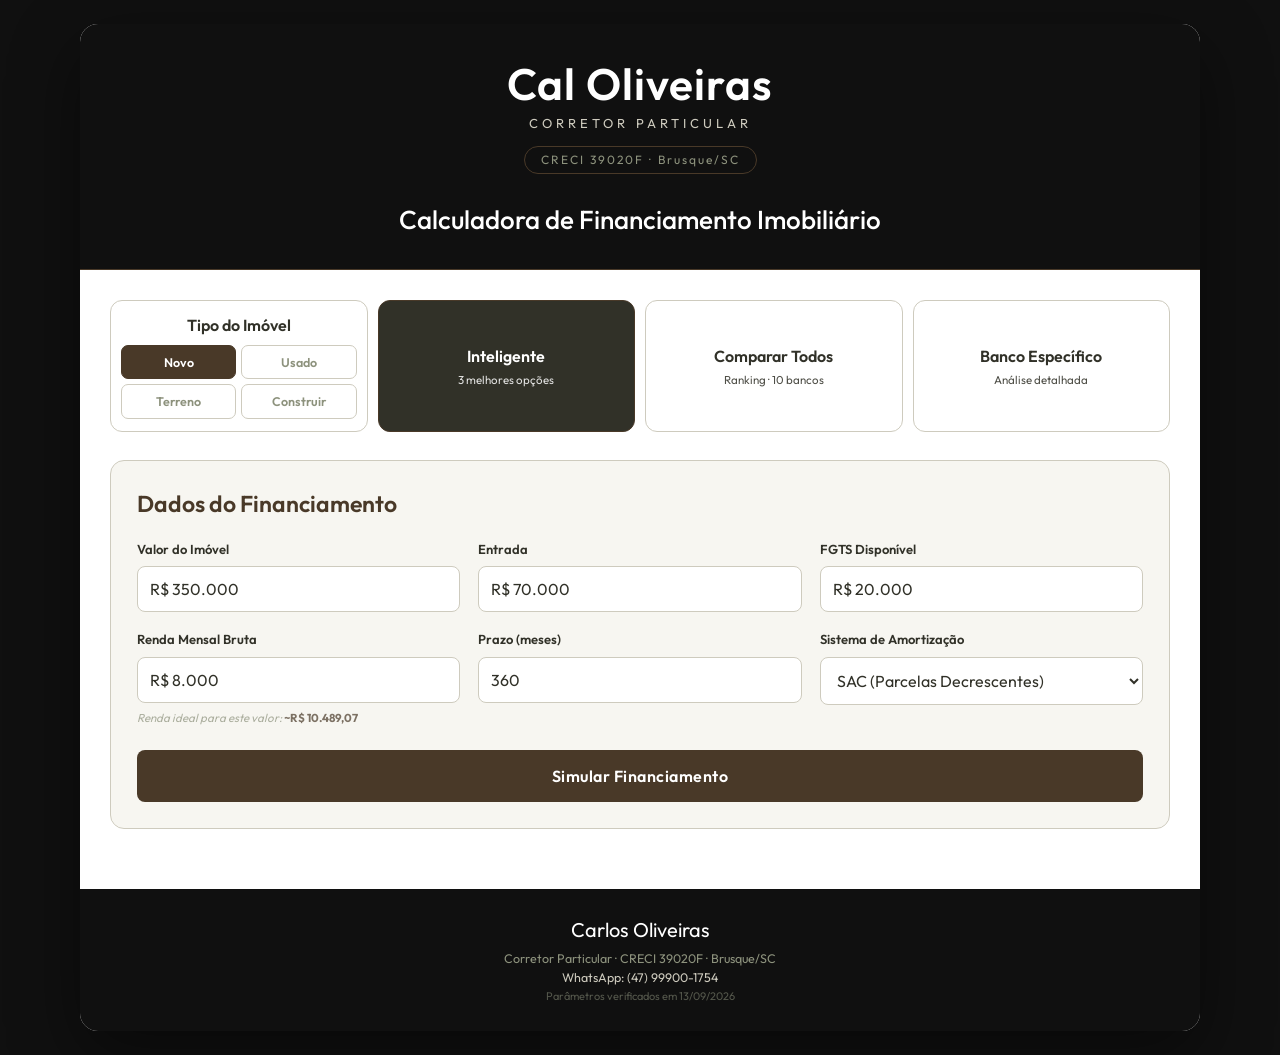
==== index.html @ 6c4624fb "chore: atualiza parametros dos bancos 2026-09-13 Caixa: taxa 11,19% -> 10,26% a.a. + TR (Exame 09/09" ====
<!DOCTYPE html>
<html lang="pt-BR">
<head>
    <meta charset="UTF-8">
    <meta name="viewport" content="width=device-width, initial-scale=1.0">
    <title>Calculadora de Financiamento · Cal Oliveiras</title>
    <link rel="preconnect" href="https://fonts.googleapis.com">
    <link rel="preconnect" href="https://fonts.gstatic.com" crossorigin>
    <link href="https://fonts.googleapis.com/css2?family=Outfit:wght@300;400;500;600;700;800&display=swap" rel="stylesheet">
    <style>
        :root {
            --preto: #101010;
            --terra-escuro: #313128;
            --terra-medio: #493928;
            --cinza: #8D927D;
            --cinza-claro: #CECBBE;
            --branco: #FFFFFF;
            --aprovado: #4b6043;
            --aprovado-vivo: #1FA653;
            --aprovado-escuro: #136B36;
            --reprovado: #E03131;
        }

        * { margin: 0; padding: 0; box-sizing: border-box; }

        body {
            font-family: 'Outfit', sans-serif;
            background: var(--preto);
            color: var(--terra-escuro);
            min-height: 100vh;
            padding: 24px 16px;
            line-height: 1.5;
        }

        .container {
            max-width: 1120px;
            margin: 0 auto;
            background: var(--branco);
            border-radius: 18px;
            box-shadow: 0 24px 70px rgba(0,0,0,0.45);
            overflow: hidden;
        }

        /* ---------- HEADER / LOGO ---------- */
        .header {
            background: var(--preto);
            color: var(--branco);
            padding: 38px 30px 30px;
            text-align: center;
            border-bottom: 1px solid var(--terra-medio);
        }

        .logo-name {
            font-family: 'Outfit', sans-serif;
            font-size: 44px;
            font-weight: 600;
            letter-spacing: 1px;
            line-height: 1;
        }

        .logo-sub {
            font-size: 13px;
            letter-spacing: 4px;
            text-transform: uppercase;
            color: var(--cinza-claro);
            margin-top: 8px;
        }

        .logo-creci {
            display: inline-block;
            margin-top: 12px;
            font-size: 12px;
            letter-spacing: 2px;
            color: var(--cinza);
            border: 1px solid var(--terra-medio);
            border-radius: 20px;
            padding: 4px 16px;
        }

        .header h1 {
            font-family: 'Outfit', sans-serif;
            font-weight: 500;
            font-size: 26px;
            margin-top: 26px;
            color: var(--branco);
        }

        .header .subtitle {
            font-size: 13px;
            color: var(--cinza);
            margin-top: 6px;
        }

        .content { padding: 30px; }

        /* ---------- MODE SELECTOR ---------- */
        .mode-selector {
            display: grid;
            grid-template-columns: repeat(4, 1fr);
            gap: 10px;
            margin-bottom: 28px;
            align-items: stretch;
        }

        .mode-btn {
            padding: 12px 10px;
            border: 1.5px solid var(--cinza-claro);
            border-radius: 12px;
            background: var(--branco);
            cursor: pointer;
            transition: all 0.25s ease;
            text-align: center;
            display: flex;
            flex-direction: column;
            justify-content: center;
        }

        .mode-btn:hover {
            border-color: var(--cinza);
            transform: translateY(-2px);
        }

        .mode-btn.active {
            border-color: var(--terra-medio);
            background: var(--terra-escuro);
            color: var(--branco);
        }

        .mode-btn h3 {
            font-family: 'Outfit', sans-serif;
            font-size: 16px;
            font-weight: 600;
            margin-bottom: 3px;
        }

        .mode-btn p { font-size: 11.5px; opacity: 0.85; }

        /* Caixa de Tipo do Imóvel (4ª caixa, na mesma linha do seletor de modo) */
        .tipo-box {
            border: 1.5px solid var(--cinza-claro);
            border-radius: 12px;
            background: var(--branco);
            padding: 12px 10px;
            text-align: center;
            display: flex;
            flex-direction: column;
            justify-content: center;
        }

        .tipo-box-title {
            font-size: 16px;
            font-weight: 600;
            color: var(--terra-escuro);
            margin-bottom: 8px;
        }

        /* ---------- FORM ---------- */
        .form-section {
            background: #f7f6f1;
            padding: 26px;
            border-radius: 14px;
            margin-bottom: 20px;
            border: 1px solid var(--cinza-claro);
        }

        .form-section h3 {
            font-family: 'Outfit', sans-serif;
            color: var(--terra-medio);
            margin-bottom: 18px;
            font-size: 23px;
            font-weight: 600;
        }

        /* Toggle Novo/Usado */
        .tipo-toggle {
            display: grid;
            grid-template-columns: 1fr 1fr;
            gap: 5px;
        }

        .tipo-option {
            padding: 7px 6px;
            text-align: center;
            cursor: pointer;
            background: var(--branco);
            border: 1.5px solid var(--cinza-claro);
            border-radius: 7px;
            transition: all 0.2s ease;
            font-weight: 600;
            font-size: 12.5px;
            color: var(--cinza);
        }

        .tipo-option.active {
            background: var(--terra-medio);
            color: var(--branco);
            border-color: var(--terra-medio);
        }

        .form-grid {
            display: grid;
            grid-template-columns: repeat(auto-fit, minmax(240px, 1fr));
            gap: 18px;
        }

        .form-group { display: flex; flex-direction: column; }

        .form-group label {
            font-size: 13px;
            font-weight: 600;
            color: var(--terra-escuro);
            margin-bottom: 7px;
        }

        .form-group input,
        .form-group select {
            padding: 12px;
            border: 1.5px solid var(--cinza-claro);
            border-radius: 8px;
            font-size: 16px;
            font-family: 'Outfit', sans-serif;
            color: var(--terra-escuro);
            background: var(--branco);
            transition: border-color 0.2s ease;
        }

        .form-group input:focus,
        .form-group select:focus {
            outline: none;
            border-color: var(--terra-medio);
        }

        .renda-hint {
            display: block;
            margin-top: 6px;
            font-size: 11.5px;
            font-style: italic;
            color: var(--cinza);
            opacity: 0.7;
            min-height: 15px;
            transition: opacity 0.2s ease;
        }
        .renda-hint strong { color: var(--terra-medio); opacity: 1; font-style: normal; }

        .section-label {
            font-family: 'Outfit', sans-serif;
            font-size: 19px;
            font-weight: 600;
            color: var(--terra-medio);
            margin: 26px 0 14px;
            padding-top: 20px;
            border-top: 1px solid var(--cinza-claro);
        }

        .btn {
            background: var(--terra-medio);
            color: var(--branco);
            border: none;
            padding: 16px 32px;
            border-radius: 8px;
            font-size: 16px;
            font-weight: 600;
            font-family: 'Outfit', sans-serif;
            cursor: pointer;
            transition: all 0.25s ease;
            width: 100%;
            margin-top: 24px;
            letter-spacing: 0.5px;
        }

        .btn:hover { background: var(--terra-escuro); transform: translateY(-2px); }
        .btn:active { transform: translateY(0); }

        .results { margin-top: 30px; }

        /* ---------- MCMV BANNER ---------- */
        .mcmv-banner {
            background: linear-gradient(135deg, var(--terra-escuro) 0%, var(--terra-medio) 100%);
            color: var(--branco);
            border-radius: 14px;
            padding: 24px;
            margin-bottom: 24px;
        }

        .mcmv-banner h4 {
            font-family: 'Outfit', sans-serif;
            font-size: 24px;
            font-weight: 600;
            margin-bottom: 10px;
        }

        .mcmv-banner .faixa-tag {
            display: inline-block;
            background: var(--branco);
            color: var(--terra-medio);
            font-weight: 700;
            padding: 4px 14px;
            border-radius: 20px;
            font-size: 14px;
            margin-bottom: 10px;
        }

        .mcmv-banner p { font-size: 14px; line-height: 1.6; color: var(--cinza-claro); }
        .mcmv-banner strong { color: var(--branco); }

        .mcmv-banner.destaque-f4 {
            border: 2px solid var(--cinza-claro);
        }

        .mcmv-banner.indisponivel {
            background: #f7f6f1;
            color: var(--terra-escuro);
            border: 1px solid var(--cinza-claro);
        }
        .mcmv-banner.indisponivel h4 { color: var(--terra-medio); }
        .mcmv-banner.indisponivel p { color: var(--cinza); }
        .mcmv-banner.indisponivel strong { color: var(--terra-escuro); }

        /* ---------- DISCLAIMER ---------- */
        .info-disclaimer {
            background: #f7f6f1;
            border-left: 4px solid var(--cinza);
            padding: 20px;
            border-radius: 10px;
            margin-bottom: 24px;
        }

        .info-disclaimer h4 {
            font-family: 'Outfit', sans-serif;
            color: var(--terra-medio);
            margin-bottom: 10px;
            font-size: 19px;
            font-weight: 600;
        }

        .info-disclaimer p { color: var(--terra-escuro); line-height: 1.6; margin-bottom: 10px; font-size: 13.5px; }
        .info-disclaimer ul { list-style: none; margin-top: 8px; }
        .info-disclaimer li { color: var(--terra-escuro); padding: 5px 0 5px 22px; position: relative; font-size: 13.5px; }
        .info-disclaimer li:before { content: "•"; position: absolute; left: 6px; color: var(--terra-medio); font-weight: bold; }
        .info-disclaimer strong { color: var(--terra-medio); }

        /* ---------- BANK CARDS ---------- */
        h2.results-title {
            font-family: 'Outfit', sans-serif;
            font-size: 28px;
            font-weight: 600;
            color: var(--terra-escuro);
            margin-bottom: 20px;
        }

        .bank-card {
            background: var(--branco);
            border: 1.5px solid var(--cinza-claro);
            border-radius: 14px;
            padding: 24px;
            margin-bottom: 20px;
            transition: all 0.25s ease;
        }

        .bank-card.approved { border-color: var(--aprovado-vivo); border-width: 2px; background: linear-gradient(to right, #f2fbf6 0%, #ffffff 55%); }
        .bank-card.rejected { border-color: var(--reprovado); background: linear-gradient(to right, #fff5f5 0%, #ffffff 55%); }

        .bank-header {
            display: flex;
            justify-content: space-between;
            align-items: center;
            margin-bottom: 18px;
            padding-bottom: 14px;
            border-bottom: 1px solid var(--cinza-claro);
        }

        .bank-name {
            font-family: 'Outfit', sans-serif;
            font-size: 25px;
            font-weight: 600;
            color: var(--terra-escuro);
        }

        .status-badge { padding: 8px 18px; border-radius: 20px; font-size: 13px; font-weight: 700; letter-spacing: 0.5px; }
        .status-badge.approved {
            background: var(--aprovado-vivo);
            color: var(--branco);
            animation: pulseAprovado 1.8s ease-in-out infinite;
        }
        .status-badge.rejected { background: var(--reprovado); color: var(--branco); }
        @keyframes pulseAprovado {
            0%, 100% { box-shadow: 0 0 0 0 rgba(31, 166, 83, 0.55); }
            50% { box-shadow: 0 0 0 8px rgba(31, 166, 83, 0); }
        }

        .bank-details {
            display: grid;
            grid-template-columns: repeat(auto-fit, minmax(180px, 1fr));
            gap: 12px;
            margin-bottom: 18px;
        }

        .detail-item { background: #f7f6f1; padding: 12px; border-radius: 8px; }
        .detail-label { font-size: 11.5px; color: var(--cinza); margin-bottom: 4px; }
        .detail-value { font-size: 16px; font-weight: 600; color: var(--terra-escuro); }
        .detail-value.destaque { color: var(--terra-medio); }
        .detail-value.verde { color: var(--aprovado); }

        .approval-notice {
            background: #eefaf3;
            border: 1px solid #b9e6c9;
            border-radius: 8px;
            padding: 14px;
            margin-top: 14px;
        }
        .approval-notice h5 { color: var(--aprovado-escuro); margin-bottom: 6px; font-size: 14px; }
        .approval-notice p { color: var(--terra-escuro); font-size: 12.5px; line-height: 1.5; }

        .bank-info-box { background: #f7f6f1; border-radius: 8px; padding: 14px; margin-top: 14px; }
        .bank-info-box h4 { color: var(--terra-medio); margin-bottom: 8px; font-size: 13px; letter-spacing: 0.5px; }
        .bank-info-box ul { list-style: none; font-size: 12.5px; color: var(--terra-escuro); }
        .bank-info-box li { padding: 3px 0 3px 14px; position: relative; }
        .bank-info-box li:before { content: "•"; position: absolute; left: 0; color: var(--cinza); }

        .warning-box { background: #f7f6f1; border-left: 4px solid var(--terra-medio); padding: 14px; border-radius: 8px; margin-top: 14px; font-size: 13px; }
        .warning-box strong { color: var(--terra-medio); }

        .rejection-details { background: #faf6f6; border-left: 4px solid var(--reprovado); padding: 18px; border-radius: 8px; margin-top: 18px; }
        .rejection-details h4 { color: var(--reprovado); margin-bottom: 12px; font-size: 15px; }
        .rejection-details ul { list-style: none; }
        .rejection-details li { padding: 6px 0 6px 22px; position: relative; color: var(--terra-escuro); font-size: 13.5px; }
        .rejection-details li:before { content: "✗"; position: absolute; left: 0; color: var(--reprovado); font-weight: bold; }

        .suggestions { background: #f5f7f3; border-left: 4px solid var(--aprovado); padding: 18px; border-radius: 8px; margin-top: 14px; }
        .suggestions h4 { color: var(--aprovado); margin-bottom: 12px; font-size: 15px; }
        .suggestions ul { list-style: none; }
        .suggestions li { padding: 6px 0 6px 22px; position: relative; color: var(--terra-escuro); font-size: 13.5px; }
        .suggestions li:before { content: "→"; position: absolute; left: 0; color: var(--aprovado); font-weight: bold; }

        .alternatives { background: #f7f6f1; border-left: 4px solid var(--cinza); padding: 18px; border-radius: 8px; margin-top: 14px; }
        .alternatives h4 { color: var(--terra-medio); margin-bottom: 12px; font-size: 15px; }
        .alternatives ul { list-style: none; }
        .alternatives li { padding: 6px 0 6px 22px; position: relative; color: var(--terra-escuro); font-size: 13.5px; }
        .alternatives li:before { content: "•"; position: absolute; left: 6px; color: var(--terra-medio); }

        /* ---------- DICAS DE MELHORIA (pós-aprovação) ---------- */
        .dicas-box {
            background: linear-gradient(135deg, #eefaf3 0%, #f7fcf9 100%);
            border: 1.5px solid var(--aprovado-vivo);
            border-radius: 14px;
            padding: 22px;
            margin: 6px 0 20px;
        }
        .dicas-box h4 {
            color: var(--aprovado-escuro);
            font-size: 19px;
            font-weight: 700;
            margin-bottom: 4px;
        }
        .dicas-sub { color: var(--terra-escuro); font-size: 13.5px; margin-bottom: 12px; }
        .dicas-box ul { list-style: none; }
        .dicas-box li {
            padding: 7px 0 7px 24px;
            position: relative;
            color: var(--terra-escuro);
            font-size: 13.5px;
            line-height: 1.55;
        }
        .dicas-box li:before { content: "↑"; position: absolute; left: 2px; color: var(--aprovado-vivo); font-weight: 700; }
        .dicas-box li strong { color: var(--aprovado-escuro); }
        .dicas-cal {
            margin-top: 12px;
            font-size: 13px;
            font-weight: 600;
            color: var(--terra-medio);
        }

        /* ---------- WHATSAPP BUTTON ---------- */
        .btn-whatsapp {
            display: flex;
            align-items: center;
            justify-content: center;
            gap: 10px;
            background: #25D366;
            color: #fff;
            border: none;
            padding: 14px 20px;
            border-radius: 8px;
            font-size: 15px;
            font-weight: 600;
            font-family: 'Outfit', sans-serif;
            cursor: pointer;
            width: 100%;
            margin-top: 16px;
            transition: all 0.2s ease;
        }
        .btn-whatsapp:hover { background: #1da851; transform: translateY(-2px); }
        .btn-whatsapp svg { width: 20px; height: 20px; fill: #fff; }

        /* ---------- MODAL DE LIBERAÇÃO (LEAD) ---------- */
        .modal-overlay {
            display: none;
            position: fixed;
            inset: 0;
            background: rgba(16, 16, 16, 0.78);
            z-index: 1000;
            align-items: center;
            justify-content: center;
            padding: 20px;
        }
        .modal-overlay.active { display: flex; }

        .modal-box {
            background: var(--branco);
            border-radius: 16px;
            padding: 34px 30px;
            max-width: 440px;
            width: 100%;
            box-shadow: 0 30px 80px rgba(0,0,0,0.5);
            animation: modalIn 0.25s ease;
        }
        @keyframes modalIn { from { opacity: 0; transform: translateY(14px); } to { opacity: 1; transform: translateY(0); } }

        .modal-tag {
            display: inline-block;
            background: var(--cinza-claro);
            color: var(--terra-medio);
            font-size: 12px;
            font-weight: 600;
            letter-spacing: 1px;
            text-transform: uppercase;
            padding: 4px 14px;
            border-radius: 20px;
            margin-bottom: 14px;
        }
        .modal-box h3 {
            font-family: 'Outfit', sans-serif;
            font-size: 28px;
            font-weight: 600;
            color: var(--terra-escuro);
            margin-bottom: 10px;
        }
        .modal-box > p {
            font-size: 14px;
            color: var(--terra-escuro);
            line-height: 1.6;
            margin-bottom: 22px;
        }
        .modal-box strong { color: var(--terra-medio); }
        .modal-error {
            color: var(--reprovado);
            font-size: 13px;
            font-weight: 600;
            margin-top: 12px;
            min-height: 0;
        }
        .modal-cancel {
            background: none;
            border: none;
            color: var(--cinza);
            font-family: 'Outfit', sans-serif;
            font-size: 13.5px;
            cursor: pointer;
            width: 100%;
            margin-top: 12px;
            text-decoration: underline;
        }
        .modal-cancel:hover { color: var(--terra-medio); }
        .modal-privacy {
            font-size: 11.5px;
            color: var(--cinza);
            text-align: center;
            margin-top: 16px;
            line-height: 1.4;
        }

        .footer {
            text-align: center;
            padding: 26px;
            background: var(--preto);
            color: var(--cinza);
            font-size: 12.5px;
        }
        .footer .nome {
            font-family: 'Outfit', sans-serif;
            font-size: 20px;
            color: var(--branco);
            display: block;
            margin-bottom: 4px;
        }
        .footer a { color: var(--cinza-claro); text-decoration: none; }

        /* ---------- IMPRESSÃO / PDF ---------- */
        .acoes-topo { margin-bottom: 18px; }
        .btn-imprimir {
            background: var(--terra-escuro);
            color: var(--branco);
            border: none;
            padding: 13px 22px;
            border-radius: 8px;
            font-size: 15px;
            font-weight: 600;
            font-family: 'Outfit', sans-serif;
            cursor: pointer;
            width: 100%;
            transition: all 0.2s ease;
        }
        .btn-imprimir:hover { background: var(--preto); transform: translateY(-1px); }

        .resumo-sim {
            background: #f7f6f1;
            border: 1px solid var(--cinza-claro);
            border-radius: 10px;
            padding: 14px 18px;
            margin-bottom: 20px;
        }
        .resumo-titulo { font-weight: 700; color: var(--terra-medio); font-size: 15px; margin-bottom: 4px; }
        .resumo-linha { font-size: 13px; color: var(--terra-escuro); }
        .print-only { display: none; }
        .print-rodape { margin-top: 18px; font-size: 11px; color: var(--cinza); text-align: center; line-height: 1.5; }

        /* Ficha da simulação (comprovante) */
        .ficha { width: 100%; border-collapse: collapse; margin: 4px 0 16px; }
        .ficha td { padding: 9px 12px; border-bottom: 1px solid var(--cinza-claro); font-size: 13.5px; }
        .ficha tr:last-child td { border-bottom: none; }
        .ficha-lbl { color: var(--cinza); width: 48%; }
        .ficha-val { color: var(--terra-escuro); font-weight: 600; text-align: right; }
        .ficha-val.destaque { color: var(--terra-medio); }
        .ficha-val.verde { color: var(--aprovado-escuro); }

        .chk-pdf-wrap {
            display: flex; align-items: center; gap: 8px;
            font-size: 13px; color: var(--terra-medio); font-weight: 600;
            margin-bottom: 12px; cursor: pointer;
        }
        .chk-pdf-wrap input { width: 16px; height: 16px; accent-color: var(--terra-medio); cursor: pointer; }

        /* Caixa colapsável (accordion) */
        .caixa-colapsavel {
            border: 1px solid var(--cinza-claro);
            border-radius: 10px;
            background: #f7f6f1;
            margin-bottom: 16px;
            overflow: hidden;
        }
        .caixa-colapsavel > summary {
            cursor: pointer;
            padding: 13px 18px;
            font-weight: 600;
            color: var(--terra-medio);
            font-size: 14px;
            list-style: none;
            display: flex;
            align-items: center;
            justify-content: space-between;
            gap: 10px;
        }
        .caixa-colapsavel > summary::-webkit-details-marker { display: none; }
        .caixa-colapsavel > summary::after { content: '⌄'; font-size: 20px; line-height: 1; transition: transform 0.2s ease; }
        .caixa-colapsavel[open] > summary::after { transform: rotate(180deg); }
        .colapsavel-corpo { padding: 2px 18px 16px; font-size: 13.5px; color: var(--terra-escuro); line-height: 1.6; }
        .colapsavel-corpo h4 { color: var(--terra-medio); font-size: 16px; font-weight: 600; margin-bottom: 8px; }
        .colapsavel-corpo p { margin-bottom: 8px; }
        .colapsavel-corpo ul { list-style: none; margin: 8px 0; }
        .colapsavel-corpo li { padding: 4px 0 4px 20px; position: relative; }
        .colapsavel-corpo li:before { content: "•"; position: absolute; left: 6px; color: var(--terra-medio); }
        .colapsavel-corpo strong { color: var(--terra-medio); }
        .colapsavel-corpo .faixa-tag { display: inline-block; background: var(--terra-medio); color: var(--branco); font-weight: 700; padding: 3px 12px; border-radius: 20px; font-size: 13px; margin-bottom: 8px; }

        @media print {
            @page { margin: 12mm; }
            body { background: #fff !important; padding: 0; }
            .container { box-shadow: none; border-radius: 0; max-width: 100%; }
            /* esconde tudo que não faz parte do comprovante */
            .mode-selector, .form-section, .footer, .modal-overlay, .btn-whatsapp,
            .approval-notice, .no-print, .bank-card.nao-imprimir { display: none !important; }
            .print-only { display: revert !important; }
            /* cabeçalho da marca em versão clara (economiza tinta e fica legível) */
            .header { background: #fff !important; border-bottom: 2px solid var(--terra-medio); padding: 8px 0 12px; }
            .header .logo-name, .header h1 { color: var(--preto) !important; }
            .header .logo-sub, .header .logo-creci, .header .subtitle { color: var(--terra-medio) !important; }
            .header h1 { font-size: 18px; margin-top: 8px; }
            .header .logo-name { font-size: 30px; }
            .content { padding: 8px 4px; }
            /* não quebrar blocos no meio da página */
            .bank-card, .mcmv-banner, .dicas-box, .info-disclaimer, .suggestions,
            .rejection-details, .bank-info-box, .resumo-sim, .alternatives { break-inside: avoid; page-break-inside: avoid; }
            .status-badge.approved { animation: none !important; }
            /* cores de fundo não imprimem por padrão: força texto escuro e bordas */
            .mcmv-banner, .mcmv-banner * { background: #fff !important; color: var(--preto) !important; }
            .mcmv-banner { border: 1.5px solid var(--terra-medio) !important; }
            .status-badge.approved { background: #fff !important; color: var(--aprovado-escuro) !important; border: 1.5px solid var(--aprovado-escuro); }
            .status-badge.rejected { background: #fff !important; color: #a01e1e !important; border: 1.5px solid #a01e1e; }
            .faixa-tag { background: #fff !important; color: var(--terra-medio) !important; border: 1px solid var(--terra-medio); }
            a { color: #000; text-decoration: none; }
        }

        @media (max-width: 768px) {
            .mode-selector { grid-template-columns: 1fr 1fr; }
            .bank-details { grid-template-columns: 1fr 1fr; }
            .logo-name { font-size: 36px; }
        }
    </style>
</head>
<body>
    <div class="container">
        <div class="header">
            <div class="logo-name">Cal Oliveiras</div>
            <div class="logo-sub">Corretor Particular</div>
            <span class="logo-creci">CRECI 39020F · Brusque/SC</span>
            <h1>Calculadora de Financiamento Imobiliário</h1>
        </div>

        <div class="content">
            <div class="mode-selector">
                <div class="tipo-box">
                    <div class="tipo-box-title">Tipo do Imóvel</div>
                    <div class="tipo-toggle" id="tipoToggle">
                        <div class="tipo-option active" data-tipo="novo">Novo</div>
                        <div class="tipo-option" data-tipo="usado">Usado</div>
                        <div class="tipo-option" data-tipo="terreno">Terreno</div>
                        <div class="tipo-option" data-tipo="construir">Construir</div>
                    </div>
                </div>
                <div class="mode-btn active" data-mode="inteligente">
                    <h3>Inteligente</h3>
                    <p>3 melhores opções</p>
                </div>
                <div class="mode-btn" data-mode="todos">
                    <h3>Comparar Todos</h3>
                    <p>Ranking · 10 bancos</p>
                </div>
                <div class="mode-btn" data-mode="especifico">
                    <h3>Banco Específico</h3>
                    <p>Análise detalhada</p>
                </div>
            </div>

            <div class="form-section">
                <h3>Dados do Financiamento</h3>
                <div class="form-grid">
                    <div class="form-group">
                        <label id="labelValor">Valor do Imóvel</label>
                        <input type="text" id="valorImovel" inputmode="numeric" placeholder="R$ 350.000" value="R$ 350.000">
                    </div>
                    <div class="form-group">
                        <label>Entrada</label>
                        <input type="text" id="entrada" inputmode="numeric" placeholder="R$ 70.000" value="R$ 70.000">
                    </div>
                    <div class="form-group">
                        <label>FGTS Disponível</label>
                        <input type="text" id="fgts" inputmode="numeric" placeholder="R$ 20.000" value="R$ 20.000">
                    </div>
                    <div class="form-group">
                        <label>Renda Mensal Bruta</label>
                        <input type="text" id="renda" inputmode="numeric" placeholder="R$ 8.000" value="R$ 8.000">
                        <small id="rendaIdeal" class="renda-hint"></small>
                    </div>
                    <div class="form-group">
                        <label>Prazo (meses)</label>
                        <input type="number" id="prazo" placeholder="360" value="360">
                    </div>
                    <div class="form-group">
                        <label>Sistema de Amortização</label>
                        <select id="sistema">
                            <option value="SAC">SAC (Parcelas Decrescentes)</option>
                            <option value="PRICE">PRICE (Parcelas Fixas)</option>
                        </select>
                    </div>
                </div>

                <div id="bancoEspecificoContainer" style="display: none; margin-top: 18px;">
                    <div class="form-group">
                        <label>Selecione o Banco</label>
                        <select id="bancoEspecifico">
                            <option value="">-- Escolha um banco --</option>
                            <option value="CAIXA">Caixa Econômica Federal</option>
                            <option value="BB">Banco do Brasil</option>
                            <option value="ITAU">Itaú Unibanco</option>
                            <option value="SANTANDER">Santander</option>
                            <option value="BRADESCO">Bradesco</option>
                            <option value="INTER">Banco Inter</option>
                            <option value="SICREDI">Sicredi</option>
                            <option value="SICOOB">Sicoob</option>
                            <option value="VIACREDI">Viacredi (Ailos)</option>
                            <option value="BRB">BRB - Banco de Brasília</option>
                        </select>
                    </div>
                </div>

                <button class="btn" onclick="calcular()">Simular Financiamento</button>
            </div>

            <div id="results" class="results"></div>
        </div>

        <div class="footer">
            <span class="nome">Carlos Oliveiras</span>
            Corretor Particular · CRECI 39020F · Brusque/SC<br>
            <a href="https://wa.me/5547999001754" target="_blank">WhatsApp: (47) 99900-1754</a><br>
            <span style="font-size:11px; opacity:.55;">Parâmetros verificados em <span id="dataVerificacao">13/09/2026</span></span>
        </div>
    </div>

    <!-- ===== MODAL DE LIBERAÇÃO (LEAD) ===== -->
    <div class="modal-overlay" id="leadModal">
        <div class="modal-box">
            <span class="modal-tag">Falta só um passo</span>
            <h3>Sua simulação está pronta!</h3>
            <p>Informe seu <strong>nome</strong> e <strong>WhatsApp</strong> para liberar o resultado. O Cal usa esses dados para te ajudar a conseguir as melhores condições de financiamento.</p>
            <div class="form-group">
                <label>Seu Nome</label>
                <input type="text" id="nome" placeholder="Como você se chama?">
            </div>
            <div class="form-group" style="margin-top:14px;">
                <label>Seu WhatsApp</label>
                <input type="text" id="telefone" inputmode="numeric" placeholder="(47) 99999-9999">
            </div>
            <div class="modal-error" id="leadError"></div>
            <button class="btn" style="margin-top:18px;" onclick="liberarSimulacao()">Ver minha simulação</button>
            <button class="modal-cancel" onclick="fecharLeadModal()">Voltar e revisar os dados</button>
            <p class="modal-privacy">Seus dados não são armazenados em servidor — são usados apenas para falar com o Cal pelo WhatsApp.</p>
        </div>
    </div>

    <script>
        const WHATSAPP_CAL = '5547999001754';

        // Parâmetros MCMV — vigentes em junho/2026 (reforma 2026, aceita imóvel novo e usado)
        const MCMV_FAIXAS = [
            { faixa: 1, rendaMax: 3200,  tetoImovel: 264000, subsidio: 'Subsídio direto do governo' },
            { faixa: 2, rendaMax: 5000,  tetoImovel: 264000, subsidio: 'Subsídio direto do governo' },
            { faixa: 3, rendaMax: 9600,  tetoImovel: 400000, subsidio: 'Sem subsídio, mas com taxas reduzidas' },
            { faixa: 4, rendaMax: 13000, tetoImovel: 600000, subsidio: 'Classe média — novidade 2026 (entrada mín. 20%)' }
        ];

        // Teto do SFH elevado para R$ 2,25 milhões pelo CMN em 2026 (uso de FGTS até esse valor)
        const TETO_SFH = 2250000;

        // Lote urbanizado (terreno puro) — confirmado no SIMULADOR OFICIAL da Caixa
        // (jul/2026, modalidade "SBPE - Aquisição de Lote Urbanizado - Balcão"):
        // cota máxima 80%, prazo máx. 240 meses, sistema SAC/TR, juros nominais
        // ~12,73% a.a. (efetivos ~13,50%), SEM uso de FGTS e FORA do MCMV.
        const TERRENO = { ltv: 80, prazoMax: 240, limiteMax: 1500000, valorMin: 50000, taxaNominal: 12.73, cetEfetivo: 13.50 };

        // ltvNovo / ltvUsado refletem a distinção novo x usado do briefing
        const BANCOS = {
            CAIXA: {
                nome: 'Caixa Econômica Federal', taxa: 10.26, ltvNovo: 90, ltvUsado: 80,
                prazoMax: 420, limiteMax: 2250000, mcmv: true, renda_min: 0, terreno: true, terrenoLtv: 80,
                detalhes: {
                    tipo_taxa: 'TR',
                    mcmv_info: 'Principal operador MCMV — F1: 4,00-4,25% | F2: 4,75-7,00% | F3: 8,16% | F4: até 9,90%',
                    diferenciais: 'Menor taxa do mercado, líder MCMV, aceita FGTS (imóveis até R$ 2,25 mi)'
                }
            },
            BRB: {
                nome: 'BRB - Banco de Brasília', taxa: 11.36, ltvNovo: 80, ltvUsado: 80,
                prazoMax: 420, limiteMax: 2250000, mcmv: false, renda_min: 0,
                detalhes: { tipo_taxa: 'TR', mcmv_info: 'Não confirmado', diferenciais: '2ª menor taxa do mercado, banco público regional' }
            },
            ITAU: {
                nome: 'Itaú Unibanco', taxa: 11.99, ltvNovo: 90, ltvUsado: 80,
                prazoMax: 420, limiteMax: 2250000, mcmv: false, renda_min: 0,
                detalhes: { tipo_taxa: 'TR', mcmv_info: 'Previsão 2º semestre 2026 (foco Faixa 4)', diferenciais: 'Aprovação digital rápida' }
            },
            BRADESCO: {
                nome: 'Bradesco', taxa: 11.45, ltvNovo: 80, ltvUsado: 80,
                prazoMax: 420, limiteMax: 2250000, mcmv: false, renda_min: 0, terreno: true, terrenoLtv: 70,
                detalhes: { tipo_taxa: 'TR ou Poupança Mais', mcmv_info: 'Não confirmado', diferenciais: 'Pula Parcela (1x/ano), financia custos de cartório' }
            },
            SANTANDER: {
                nome: 'Santander', taxa: 11.69, ltvNovo: 80, ltvUsado: 80,
                prazoMax: 420, limiteMax: 2250000, mcmv: false, renda_min: 0,
                detalhes: { tipo_taxa: 'TR', mcmv_info: 'Não confirmado', diferenciais: 'Composição de renda até 3 pessoas sem vínculo familiar' }
            },
            BB: {
                nome: 'Banco do Brasil', taxa: 11.60, ltvNovo: 90, ltvUsado: 80,
                prazoMax: 420, limiteMax: 2250000, mcmv: true, renda_min: 0,
                detalhes: { tipo_taxa: 'TR', taxa_pro_cotista: '9,00% a.a. + TR (com FGTS)', mcmv_info: 'Participa do MCMV', diferenciais: 'Pró-Cotista 9% a.a.' }
            },
            INTER: {
                nome: 'Banco Inter', taxa: 13.76, ltvNovo: 80, ltvUsado: 70,
                prazoMax: 360, limiteMax: 2250000, mcmv: false, renda_min: 0,
                detalhes: {
                    tipo_taxa: 'IPCA', taxa_alternativa: '9,5% a.a. + IPCA', mcmv_info: 'Não confirmado',
                    diferenciais: '100% digital', aviso: 'Taxa indexada ao IPCA pode variar muito com a inflação!'
                }
            },
            SICREDI: {
                nome: 'Sicredi', taxa: 10.50, ltvNovo: 90, ltvUsado: 80,
                prazoMax: 420, limiteMax: 1500000, mcmv: true, renda_min: 0,
                detalhes: { tipo_taxa: 'Varia por cooperativa', mcmv_info: 'Participa do MCMV', diferenciais: 'Cooperativa (necessário ser associado), LTV até 90%' }
            },
            SICOOB: {
                nome: 'Sicoob', taxa: 10.50, ltvNovo: 90, ltvUsado: 80,
                prazoMax: 420, limiteMax: 1500000, mcmv: true, renda_min: 0, terreno: true, terrenoLtv: 80,
                detalhes: { tipo_taxa: 'Varia por cooperativa', mcmv_info: 'Participa do MCMV', ltv_pro_cotista: 'Pró-Cotista SAC: até 90%', diferenciais: 'Cooperativa, composição de renda até 3 pessoas' }
            },
            VIACREDI: {
                nome: 'Viacredi (Ailos)', taxa: 10.20, ltvNovo: 90, ltvUsado: 70,
                prazoMax: 420, limiteMax: 350000, mcmv: true, renda_min: 0,
                detalhes: {
                    tipo_taxa: 'TR', taxa_mcmv: '4,25-8,16% a.a. + TR (varia por faixa)',
                    mcmv_info: 'Foco em imóveis novos no limite MCMV',
                    diferenciais: 'Cooperativa Ailos'
                }
            }
        };

        let modoAtual = 'inteligente';
        let tipoImovel = 'novo';
        let ultimaSimulacao = null;
        let leadCapturado = false;
        const resultadosCache = {};

        /* ============ MÁSCARA DE MOEDA (corrigida) ============ */
        // Aceita apenas dígitos, formata em R$ com separador de milhar,
        // cursor sempre no final, sem comportamento errático.
        function aplicarMascaraDinheiro(input) {
            let digitos = input.value.replace(/\D/g, '');
            digitos = digitos.replace(/^0+/, '');
            if (digitos === '') { input.value = ''; return; }
            const numero = parseInt(digitos, 10);
            input.value = 'R$ ' + numero.toLocaleString('pt-BR');
        }

        function removerMascara(valor) {
            if (!valor) return 0;
            const digitos = valor.toString().replace(/\D/g, '');
            return digitos === '' ? 0 : parseInt(digitos, 10);
        }

        ['valorImovel', 'entrada', 'fgts', 'renda'].forEach(id => {
            const el = document.getElementById(id);
            el.addEventListener('input', function () { aplicarMascaraDinheiro(this); atualizarRendaIdeal(); });
        });
        ['prazo', 'sistema'].forEach(id => {
            document.getElementById(id).addEventListener('input', atualizarRendaIdeal);
            document.getElementById(id).addEventListener('change', atualizarRendaIdeal);
        });

        // Mostra, de forma discreta, a renda ideal para a parcela caber em 30% da renda
        // (taxa de referência: Caixa 11,19% / terreno 12,73%). Atualiza ao vivo.
        function atualizarRendaIdeal() {
            const el = document.getElementById('rendaIdeal');
            if (!el) return;
            const valor = removerMascara(document.getElementById('valorImovel').value);
            if (valor <= 0) { el.innerHTML = ''; return; }
            const entrada = removerMascara(document.getElementById('entrada').value);
            const fgts = removerMascara(document.getElementById('fgts').value);
            let prazo = parseInt(document.getElementById('prazo').value) || 360;
            const sistema = document.getElementById('sistema').value;

            const ehTerreno = tipoImovel === 'terreno';
            if (ehTerreno && prazo > TERRENO.prazoMax) prazo = TERRENO.prazoMax;
            const entradaTotal = ehTerreno ? entrada : entrada + fgts;
            const vf = valor - entradaTotal;
            if (vf <= 0) { el.innerHTML = 'Entrada cobre o valor — sem financiamento.'; return; }

            const taxaRef = (ehTerreno ? TERRENO.taxaNominal : 11.19) / 100 / 12;
            const parcela = parcelaInicialDe(vf, prazo, taxaRef, sistema);
            const rendaIdeal = parcela / 0.30;
            el.innerHTML = 'Renda ideal para este valor: <strong>~R$ ' + formatMoney(rendaIdeal) + '</strong>';
        }
        atualizarRendaIdeal(); // cálculo inicial ao carregar

        /* ============ MÁSCARA DE TELEFONE ============ */
        function aplicarMascaraTelefone(input) {
            let d = input.value.replace(/\D/g, '').slice(0, 11);
            if (d.length === 0) { input.value = ''; return; }
            if (d.length <= 2) input.value = '(' + d;
            else if (d.length <= 6) input.value = '(' + d.slice(0, 2) + ') ' + d.slice(2);
            else if (d.length <= 10) input.value = '(' + d.slice(0, 2) + ') ' + d.slice(2, 6) + '-' + d.slice(6);
            else input.value = '(' + d.slice(0, 2) + ') ' + d.slice(2, 7) + '-' + d.slice(7);
        }
        document.getElementById('telefone').addEventListener('input', function () { aplicarMascaraTelefone(this); });

        /* ============ TOGGLE NOVO / USADO ============ */
        document.querySelectorAll('.tipo-option').forEach(opt => {
            opt.addEventListener('click', function () {
                document.querySelectorAll('.tipo-option').forEach(o => o.classList.remove('active'));
                this.classList.add('active');
                tipoImovel = this.dataset.tipo;
                const lbl = document.getElementById('labelValor');
                if (lbl) {
                    lbl.textContent = tipoImovel === 'terreno' ? 'Valor do Terreno'
                        : tipoImovel === 'construir' ? 'Valor total (terreno + obra)'
                        : 'Valor do Imóvel';
                }
                atualizarRendaIdeal();
            });
        });

        /* ============ SELETOR DE MODO ============ */
        document.querySelectorAll('.mode-btn').forEach(btn => {
            btn.addEventListener('click', function () {
                document.querySelectorAll('.mode-btn').forEach(b => b.classList.remove('active'));
                this.classList.add('active');
                modoAtual = this.dataset.mode;
                document.getElementById('bancoEspecificoContainer').style.display =
                    (modoAtual === 'especifico') ? 'block' : 'none';
            });
        });

        /* ============ MCMV ============ */
        function avaliarMCMV(renda, valorImovel, tipo) {
            // Retorna a faixa elegível (a primeira em que renda e teto cabem), ou null.
            // Em 2026 o MCMV aceita imóvel novo e usado em todas as faixas.
            for (const f of MCMV_FAIXAS) {
                if (renda <= f.rendaMax && valorImovel <= f.tetoImovel) {
                    return f;
                }
            }
            return null;
        }

        function renderMCMVBanner(renda, valorImovel, tipo) {
            // Terreno (lote urbanizado) tem banner próprio: regras diferentes, sem MCMV
            if (tipo === 'terreno') {
                const s = ultimaSimulacao || {};
                let avisos = '';
                let temAvisos = false;
                if ((s.fgts || 0) > 0) {
                    temAvisos = true;
                    avisos += '<p><strong>Atenção:</strong> o FGTS informado (R$ ' + formatMoney(s.fgts) + ') <strong>não entrou</strong> na conta — a lei não permite usar FGTS para comprar terreno isolado.</p>';
                }
                if (s.prazoAjustado) {
                    temAvisos = true;
                    avisos += '<p><strong>Prazo ajustado:</strong> o máximo para terreno é <strong>240 meses (20 anos)</strong> — a simulação já usa esse limite.</p>';
                }
                const conteudo =
                    '<span class="faixa-tag">Terreno · Lote Urbanizado</span>' +
                    '<p>Cota varia por banco: <strong>Caixa e Sicoob até 80%</strong>, <strong>Bradesco 70%</strong> · Prazo máx.: <strong>20 anos</strong> · <strong>Sem FGTS</strong> · Fora do MCMV · Sistema <strong>SAC/TR</strong> · Juros ~<strong>12,73% a.a.</strong> (ref. Caixa). Cooperativas (Viacredi/Ailos, Sicredi) também operam terreno.</p>' +
                    avisos +
                    '<p><strong>Dica do Cal:</strong> comprando <strong>terreno + construção</strong> num contrato único, você volta a financiar até 80% do total, usar FGTS e pode até enquadrar no MCMV.</p>';
                return colapsavel('🏞️ Terreno — regras da modalidade' + (temAvisos ? ' <em>(avisos importantes)</em>' : ''), conteudo, temAvisos);
            }

            // Terreno + Construção (inclui construção em terreno próprio)
            if (tipo === 'construir') {
                const conteudo =
                    '<span class="faixa-tag">Terreno + Construção</span>' +
                    '<p>Financia até <strong>80% do total</strong> (terreno + obra) · <strong>Pode usar FGTS</strong> · Prazo até <strong>35 anos</strong> · Pode enquadrar no <strong>MCMV</strong>.</p>' +
                    '<p><strong>Já tem o terreno?</strong> O valor dele conta como entrada — some ao campo "Entrada". Se o terreno vale 20% ou mais do total, dá para financiar 100% da obra.</p>';
                let html = colapsavel('🏗️ Terreno + Construção — como funciona', conteudo, false);
                const fx = avaliarMCMV(renda, valorImovel, tipo);
                if (fx) {
                    html += '<div class="mcmv-banner ' + (fx.faixa === 4 ? 'destaque-f4' : '') + '">' +
                        '<span class="faixa-tag">MCMV · Faixa ' + fx.faixa + '</span>' +
                        '<h4>E ainda pode entrar no Minha Casa Minha Vida</h4>' +
                        '<p><strong>Renda até R$ ' + formatMoney(fx.rendaMax) + '/mês</strong> · Teto R$ ' + formatMoney(fx.tetoImovel) + ' · ' + fx.subsidio + '</p>' +
                        '</div>';
                }
                return html;
            }

            const faixa = avaliarMCMV(renda, valorImovel, tipo);

            if (!faixa) {
                let motivo;
                if (valorImovel > 600000) {
                    motivo = 'O valor do imóvel (R$ ' + formatMoney(valorImovel) + ') está acima do teto do MCMV (R$ 600.000 na Faixa 4).';
                } else {
                    motivo = 'Com a renda informada (R$ ' + formatMoney(renda) + ') o financiamento segue pelas regras SFH/SBPE, fora do programa MCMV.';
                }
                return '<div class="mcmv-banner indisponivel">' +
                    '<h4>MCMV — Minha Casa Minha Vida</h4>' +
                    '<p>' + motivo + ' Mesmo assim, há boas condições nas carteiras tradicionais abaixo.</p>' +
                    '</div>';
            }

            const destaqueF4 = faixa.faixa === 4;
            let extra = '';
            if (destaqueF4) {
                extra = '<p style="margin-top:10px;"><strong>Novidade 2026:</strong> a Faixa 4 incluiu a <strong>classe média</strong> no programa — renda até R$ 13.000 e imóveis de até R$ 600.000 com taxas reduzidas.</p>';
            }

            return '<div class="mcmv-banner ' + (destaqueF4 ? 'destaque-f4' : '') + '">' +
                '<span class="faixa-tag">MCMV · Faixa ' + faixa.faixa + '</span>' +
                '<h4>Você se enquadra no Minha Casa Minha Vida</h4>' +
                '<p><strong>Renda até R$ ' + formatMoney(faixa.rendaMax) + '/mês</strong> · ' +
                'Teto do imóvel: <strong>R$ ' + formatMoney(faixa.tetoImovel) + '</strong><br>' +
                faixa.subsidio + ' · Imóvel <strong>' + (tipo === 'novo' ? 'novo' : 'usado') + '</strong></p>' +
                extra +
                '</div>';
        }

        /* ============ GATE DE LEAD + CÁLCULO PRINCIPAL ============ */
        // Clique em "Simular": valida os dados e, se o lead ainda não foi informado,
        // abre o modal exigindo nome e WhatsApp antes de liberar o resultado.
        function calcular() {
            const valorImovel = removerMascara(document.getElementById('valorImovel').value);
            const renda = removerMascara(document.getElementById('renda').value);

            if (valorImovel <= 0 || renda <= 0) {
                alert('Por favor, preencha ao menos o valor do imóvel e a renda!');
                return;
            }
            if (modoAtual === 'especifico' && !document.getElementById('bancoEspecifico').value) {
                alert('Por favor, selecione um banco!');
                return;
            }

            if (!leadCapturado) {
                abrirLeadModal();
                return;
            }
            executarSimulacao();
        }

        function abrirLeadModal() {
            document.getElementById('leadError').textContent = '';
            document.getElementById('leadModal').classList.add('active');
            document.getElementById('nome').focus();
        }

        function fecharLeadModal() {
            document.getElementById('leadModal').classList.remove('active');
        }

        // Valida nome + WhatsApp e libera a visualização da simulação
        function liberarSimulacao() {
            const nome = document.getElementById('nome').value.trim();
            const telDigitos = document.getElementById('telefone').value.replace(/\D/g, '');
            const erro = document.getElementById('leadError');

            if (nome.length < 2) {
                erro.textContent = 'Por favor, informe seu nome.';
                document.getElementById('nome').focus();
                return;
            }
            if (telDigitos.length < 10) {
                erro.textContent = 'Informe um WhatsApp válido com DDD, ex: (47) 99999-9999.';
                document.getElementById('telefone').focus();
                return;
            }

            erro.textContent = '';
            leadCapturado = true;
            fecharLeadModal();
            executarSimulacao();
            enviarLeadParaCRM();
            document.getElementById('results').scrollIntoView({ behavior: 'smooth' });
        }

        // Envia o lead + diagnóstico da simulação para o CRM (em segundo plano).
        // Passa por uma função serverless do Netlify, que repassa ao backend do CRM
        // (sem CORS e sem expor o endereço do CRM no código do site).
        function enviarLeadParaCRM() {
            if (!ultimaSimulacao) return;
            const s = ultimaSimulacao;
            const nome = document.getElementById('nome').value.trim();
            const telefone = document.getElementById('telefone').value.trim();
            const entradaTotal = s.entrada + s.fgts;

            const resultados = simularTodosBancos(s.valorImovel, entradaTotal, s.renda, s.prazo, s.sistema);
            const aprovados = resultados.filter(r => r.aprovado);
            const algumAprovado = aprovados.length > 0;
            const melhor = algumAprovado ? aprovados[0] : resultados[0];
            const anos = Number.isInteger(s.prazo / 12) ? (s.prazo / 12) + ' anos' : s.prazo + ' meses';

            let diagnostico;
            if (algumAprovado) {
                diagnostico = 'RESULTADO: APROVADO\n' +
                    'Melhor opcao: ' + melhor.banco.nome + ' — 1a parcela R$ ' + formatMoney(melhor.parcelaInicial) +
                    ' | financiado R$ ' + formatMoney(melhor.valorFinanciado) +
                    ' | comprometimento ' + melhor.comprometimento.toFixed(1) + '%\n' +
                    'Bancos aprovados: ' + aprovados.map(a => a.banco.nome).join(', ');
            } else {
                const motivo = (melhor.motivos && melhor.motivos[0]) ? melhor.motivos[0] : 'criterios nao atendidos';
                diagnostico = 'RESULTADO: NAO aprovado automaticamente\n' +
                    'Melhor tentativa: ' + melhor.banco.nome + ' — parcela R$ ' + formatMoney(melhor.parcelaInicial) +
                    ' (comprometimento ' + melhor.comprometimento.toFixed(1) + '%)\n' +
                    'Motivo principal: ' + motivo + '\n' +
                    'Angulo de abordagem: ajustar entrada, prazo, banco ou buscar imovel que encaixe no orcamento/MCMV';
            }

            const observacoes =
                'SIMULACAO (via calculadora)\n' +
                'Imovel: ' + nomeTipo(s.tipo) + ' · R$ ' + formatMoney(s.valorImovel) + '\n' +
                'Entrada: R$ ' + formatMoney(s.entrada) + ' | FGTS: R$ ' + formatMoney(s.fgts) + '\n' +
                'Renda: R$ ' + formatMoney(s.renda) + ' | Prazo: ' + anos + ' | Sistema: ' + s.sistema + '\n\n' +
                diagnostico;

            const payload = {
                nome: nome,
                telefone: telefone,
                origem: 'Calculadora de Financiamento',
                tipoInteresse: s.tipo === 'terreno' ? 'Financiamento - Terreno' : s.tipo === 'construir' ? 'Financiamento - Terreno + Construcao' : 'Financiamento - Imovel ' + nomeTipo(s.tipo),
                orcamento: s.valorImovel,
                funil: 'Novo Lead',
                temperatura: algumAprovado ? 'Quente' : 'Morno',
                observacoes: observacoes
            };

            // Fire-and-forget: nunca bloqueia nem atrapalha o usuario.
            fetch('/.netlify/functions/enviar-lead', {
                method: 'POST',
                headers: { 'Content-Type': 'application/json' },
                body: JSON.stringify(payload)
            }).catch(function () { /* silencioso */ });
        }

        function executarSimulacao() {
            const valorImovel = removerMascara(document.getElementById('valorImovel').value);
            const entrada = removerMascara(document.getElementById('entrada').value);
            const fgts = removerMascara(document.getElementById('fgts').value);
            const renda = removerMascara(document.getElementById('renda').value);
            let prazo = parseInt(document.getElementById('prazo').value) || 360;
            const sistema = document.getElementById('sistema').value;

            // Terreno (lote urbanizado): FGTS não pode compor a entrada e o prazo
            // máximo é 240 meses — ajustamos automaticamente e avisamos no banner.
            let prazoAjustado = false;
            if (tipoImovel === 'terreno' && prazo > TERRENO.prazoMax) {
                prazo = TERRENO.prazoMax;
                document.getElementById('prazo').value = String(prazo);
                prazoAjustado = true;
            }
            const entradaTotal = tipoImovel === 'terreno' ? entrada : entrada + fgts;

            ultimaSimulacao = { valorImovel, entrada, fgts, renda, prazo, sistema, tipo: tipoImovel, prazoAjustado };

            let corpo = renderMCMVBanner(renda, valorImovel, tipoImovel);

            if (modoAtual === 'inteligente') {
                corpo += calcularInteligente(valorImovel, entradaTotal, renda, prazo, sistema);
            } else if (modoAtual === 'todos') {
                corpo += calcularTodos(valorImovel, entradaTotal, renda, prazo, sistema);
            } else {
                const r = calcularEspecifico(valorImovel, entradaTotal, renda, prazo, sistema);
                if (r === null) return;
                corpo += r;
            }

            // Botão de impressão/PDF + resumo (aparece no PDF) + rodapé com a identidade
            const nomeCli = (document.getElementById('nome').value || '').trim();
            const hoje = new Date().toLocaleDateString('pt-BR');
            const anosTxt = Number.isInteger(prazo / 12) ? (prazo / 12) + ' anos' : prazo + ' meses';

            let html = '<div class="acoes-topo no-print"><button class="btn-imprimir" onclick="window.print()">🖨️ Baixar / Imprimir em PDF</button></div>';
            html += '<div class="resumo-sim">' +
                '<div class="resumo-titulo">Simulação de Financiamento' + (nomeCli ? ' · ' + nomeCli : '') + ' · ' + hoje + '</div>' +
                '<div class="resumo-linha">' + nomeTipo(tipoImovel) + ' · Valor ' +
                (tipoImovel === 'construir' ? '(terreno+obra) ' : '') + 'R$ ' + formatMoney(valorImovel) +
                ' · Entrada R$ ' + formatMoney(entrada) + (fgts > 0 ? ' + FGTS R$ ' + formatMoney(fgts) : '') +
                ' · Renda R$ ' + formatMoney(renda) + ' · Prazo ' + anosTxt + ' · ' + sistema + '</div>' +
                '</div>';
            html += corpo;
            html += '<div class="print-rodape print-only"><strong>Carlos Oliveiras</strong> · Corretor Particular · CRECI 39020F · Brusque/SC · WhatsApp (47) 99900-1754<br>Este documento é uma simulação de referência, calculada com critérios públicos e parâmetros médios de mercado. Os valores definitivos — taxas, prazos, cota e a documentação exigida — só podem ser confirmados diretamente com a instituição financeira escolhida, após análise de crédito e avaliação do imóvel. Faça contato direto para uma condução pontual da sua situação.</div>';

            document.getElementById('results').innerHTML = html;
        }

        function disclaimerHTML() {
            const conteudo =
                '<p>Esta simulação utiliza os <strong>critérios máximos públicos</strong> de cada banco para ' +
                (tipoImovel === 'terreno' ? '<strong>terreno (lote urbanizado)</strong>' : tipoImovel === 'construir' ? '<strong>terreno + construção</strong>' : 'imóvel <strong>' + (tipoImovel === 'novo' ? 'novo' : 'usado') + '</strong>') + '. Na prática, o percentual aprovado pode ser menor conforme:</p>' +
                '<ul>' +
                '<li><strong>Score de crédito</strong> e histórico de pagamentos</li>' +
                '<li><strong>Relacionamento bancário</strong> e movimentação financeira</li>' +
                '<li><strong>Dívidas existentes</strong> e outros compromissos</li>' +
                '<li><strong>Perfil de risco</strong> avaliado por cada instituição</li>' +
                '</ul>' +
                '<p><strong>Recomendação:</strong> use como referência inicial e confirme as condições reais diretamente com o Cal.</p>';
            return colapsavel('ℹ️ Leia antes de consultar os bancos', conteudo, false);
        }

        function calcularInteligente(valorImovel, entradaTotal, renda, prazo, sistema) {
            const resultados = simularTodosBancos(valorImovel, entradaTotal, renda, prazo, sistema);
            const aprovados = resultados.filter(r => r.aprovado).slice(0, 3);

            let html = disclaimerHTML();
            html += '<h2 class="results-title">As 3 melhores opções para você</h2>';

            if (aprovados.length === 0) {
                html += '<div class="bank-card rejected"><div class="bank-name">Nenhum banco aprovou com as condições informadas</div>';
                html += '<p style="margin-top:10px;color:var(--cinza);">Veja os motivos abaixo e ajuste sua simulação.</p></div>';
                resultados.slice(0, 3).forEach(res => {
                    html += renderBankCard(res, valorImovel, entradaTotal, renda, prazo, sistema, true);
                });
            } else {
                aprovados.forEach(res => {
                    html += renderBankCard(res, valorImovel, entradaTotal, renda, prazo, sistema, false);
                });
                html += renderDicasMelhoria(aprovados[0], valorImovel, entradaTotal, renda, prazo, sistema);
            }
            return html;
        }

        function calcularTodos(valorImovel, entradaTotal, renda, prazo, sistema) {
            const resultados = simularTodosBancos(valorImovel, entradaTotal, renda, prazo, sistema);
            let html = disclaimerHTML();
            html += '<h2 class="results-title">Ranking completo — 10 bancos</h2>';
            resultados.forEach(res => {
                html += renderBankCard(res, valorImovel, entradaTotal, renda, prazo, sistema, true);
            });
            const apsTodos = resultados.filter(r => r.aprovado);
            if (apsTodos.length > 0) {
                html += renderDicasMelhoria(apsTodos[0], valorImovel, entradaTotal, renda, prazo, sistema);
            }
            return html;
        }

        function calcularEspecifico(valorImovel, entradaTotal, renda, prazo, sistema) {
            const bancoSelecionado = document.getElementById('bancoEspecifico').value;
            if (!bancoSelecionado) { alert('Por favor, selecione um banco!'); return null; }
            const resultado = simularBanco(bancoSelecionado, valorImovel, entradaTotal, renda, prazo, sistema);
            let html = disclaimerHTML();
            html += '<h2 class="results-title">Análise detalhada</h2>';
            html += renderBankCard(resultado, valorImovel, entradaTotal, renda, prazo, sistema, true);
            if (resultado.aprovado) {
                html += renderDicasMelhoria(resultado, valorImovel, entradaTotal, renda, prazo, sistema);
            }
            return html;
        }

        function simularTodosBancos(valorImovel, entradaTotal, renda, prazo, sistema) {
            const resultados = [];
            for (const codigo of Object.keys(BANCOS)) {
                resultados.push(simularBanco(codigo, valorImovel, entradaTotal, renda, prazo, sistema));
            }
            return resultados.sort((a, b) => {
                if (a.aprovado && !b.aprovado) return -1;
                if (!a.aprovado && b.aprovado) return 1;
                if (a.aprovado && b.aprovado) return a.parcelaInicial - b.parcelaInicial;
                return a.banco.taxa - b.banco.taxa;
            });
        }

        function simularBanco(codigo, valorImovel, entradaTotal, renda, prazo, sistema) {
            const banco = BANCOS[codigo];
            const ehTerreno = tipoImovel === 'terreno';

            // Parâmetros efetivos conforme o tipo (terreno tem regras próprias)
            let ltv, prazoMaxEfetivo, limiteEfetivo;
            if (ehTerreno) {
                ltv = banco.terrenoLtv || TERRENO.ltv;
                prazoMaxEfetivo = TERRENO.prazoMax;
                limiteEfetivo = TERRENO.limiteMax;
            } else if (tipoImovel === 'construir') {
                ltv = 80; // terreno + construção: até 80% do total (terreno + obra)
                prazoMaxEfetivo = banco.prazoMax;
                limiteEfetivo = banco.limiteMax;
            } else {
                ltv = (tipoImovel === 'novo') ? banco.ltvNovo : banco.ltvUsado;
                prazoMaxEfetivo = banco.prazoMax;
                limiteEfetivo = banco.limiteMax;
            }

            const valorFinanciado = valorImovel - entradaTotal;
            const ltvSolicitado = (valorFinanciado / valorImovel) * 100;

            const motivos = [];
            let aprovado = true;

            if (ehTerreno && !banco.terreno) {
                aprovado = false;
                motivos.push('Terreno: condições não parametrizadas aqui para este banco — fale com o Cal (cooperativas como Viacredi/Ailos e Sicredi operam terreno via linha SFI, com parâmetros próprios)');
            }

            // Arredonda aos centavos para evitar erro de ponto flutuante na entrada-limite
            // (ex.: 1 - 70/100 = 0,30000000004, que reprovaria uma entrada exatamente mínima).
            const entradaNecessaria = Math.round(valorImovel * (1 - ltv / 100) * 100) / 100;
            if (entradaTotal < entradaNecessaria) {
                aprovado = false;
                const falta = entradaNecessaria - entradaTotal;
                motivos.push('Entrada insuficiente: você tem R$ ' + formatMoney(entradaTotal) + ', precisa de R$ ' + formatMoney(entradaNecessaria) + ' (faltam R$ ' + formatMoney(falta) + ') para ' + (ehTerreno ? 'terreno — financia até ' + ltv + '%, sem FGTS' : 'imóvel ' + tipoImovel + ' (LTV ' + ltv + '%)'));
            }

            if (valorImovel > limiteEfetivo) {
                aprovado = false;
                motivos.push('Valor do ' + (ehTerreno ? 'terreno' : 'imóvel') + ' (R$ ' + formatMoney(valorImovel) + ') excede o limite da modalidade (R$ ' + formatMoney(limiteEfetivo) + ')');
            }

            if (ehTerreno && valorFinanciado > 0 && valorFinanciado < TERRENO.valorMin) {
                aprovado = false;
                motivos.push('Valor financiado (R$ ' + formatMoney(valorFinanciado) + ') abaixo do mínimo da modalidade lote urbanizado (R$ ' + formatMoney(TERRENO.valorMin) + ')');
            }

            if (prazo > prazoMaxEfetivo) {
                aprovado = false;
                motivos.push('Prazo solicitado (' + prazo + ' meses) excede o máximo (' + prazoMaxEfetivo + ' meses' + (ehTerreno ? ' para terreno' : '') + ')');
            }

            if (banco.renda_min > 0 && renda < banco.renda_min) {
                aprovado = false;
                motivos.push('Renda (R$ ' + formatMoney(renda) + ') abaixo do mínimo exigido (R$ ' + formatMoney(banco.renda_min) + ')');
            }

            const taxaAplicada = ehTerreno ? TERRENO.taxaNominal : banco.taxa;
            const taxaMensal = taxaAplicada / 100 / 12;
            let parcelaInicial = 0, parcelaFinal = 0, totalPago = 0;

            if (valorFinanciado > 0) {
                if (sistema === 'SAC') {
                    const amortizacao = valorFinanciado / prazo;
                    parcelaInicial = amortizacao + valorFinanciado * taxaMensal;
                    parcelaFinal = amortizacao + amortizacao * taxaMensal;
                    // total = principal + juros; soma dos saldos = VF*(prazo+1)/2
                    const totalJuros = taxaMensal * valorFinanciado * (prazo + 1) / 2;
                    totalPago = valorFinanciado + totalJuros;
                } else {
                    parcelaInicial = valorFinanciado * (taxaMensal * Math.pow(1 + taxaMensal, prazo)) / (Math.pow(1 + taxaMensal, prazo) - 1);
                    parcelaFinal = parcelaInicial;
                    totalPago = parcelaInicial * prazo;
                }
            }

            const comprometimento = renda > 0 ? (parcelaInicial / renda) * 100 : 0;
            if (comprometimento > 30) {
                aprovado = false;
                motivos.push('Renda comprometida: ' + comprometimento.toFixed(1) + '% da renda (máximo 30%). Parcela: R$ ' + formatMoney(parcelaInicial));
            }

            const cetEstimado = ehTerreno ? TERRENO.cetEfetivo : banco.taxa + 1.3;

            const resultado = {
                codigo, banco, aprovado, motivos, valorFinanciado,
                parcelaInicial, parcelaFinal, totalPago, ltv, taxaAplicada,
                ltvSolicitado, comprometimento, entradaNecessaria, cetEstimado
            };
            resultadosCache[codigo] = resultado;
            return resultado;
        }

        function renderBankCard(resultado, valorImovel, entradaTotal, renda, prazo, sistema, mostrarDetalhes) {
            const { codigo, banco, aprovado, motivos, valorFinanciado, parcelaInicial, parcelaFinal, totalPago, ltv, taxaAplicada, comprometimento, entradaNecessaria, cetEstimado } = resultado;

            let html = '<div class="bank-card ' + (aprovado ? 'approved' : 'rejected') + '">';
            html += '<div class="bank-header">' +
                '<div class="bank-name">' + banco.nome + '</div>' +
                '<div class="status-badge ' + (aprovado ? 'approved' : 'rejected') + '">' + (aprovado ? 'APROVADO' : 'REPROVADO') + '</div>' +
                '</div>';

            if (aprovado) {
                // Checkbox: o usuário escolhe se esta opção entra no PDF
                html += '<label class="chk-pdf-wrap no-print"><input type="checkbox" class="chk-pdf" checked onchange="this.closest(\'.bank-card\').classList.toggle(\'nao-imprimir\', !this.checked)"> Incluir esta opção no PDF</label>';

                // Ficha da Simulação (estilo comprovante) — vai na tela e no PDF
                const labelValorImovel = tipoImovel === 'terreno' ? 'Valor do terreno' : tipoImovel === 'construir' ? 'Valor total (terreno + obra)' : 'Valor do imóvel';
                const prazoMaxExib = tipoImovel === 'terreno' ? TERRENO.prazoMax : banco.prazoMax;
                const indexador = tipoImovel === 'terreno' ? 'TR' : banco.detalhes.tipo_taxa;
                const s = ultimaSimulacao || {};
                const entradaTxt = 'R$ ' + formatMoney(entradaTotal) + ((s.fgts > 0 && tipoImovel !== 'terreno') ? ' (inclui FGTS R$ ' + formatMoney(s.fgts) + ')' : '');
                const anosEsc = Number.isInteger(prazo / 12) ? ' (' + (prazo / 12) + ' anos)' : '';

                // TELA: versão compacta (como antes)
                html += '<div class="bank-details no-print">' +
                    '<div class="detail-item"><div class="detail-label">Taxa Nominal</div><div class="detail-value">' + (taxaAplicada || banco.taxa).toFixed(2) + '% + ' + indexador + '</div></div>' +
                    '<div class="detail-item"><div class="detail-label">CET (estim.)</div><div class="detail-value">' + cetEstimado.toFixed(2) + '%</div></div>' +
                    '<div class="detail-item"><div class="detail-label">Cota máxima</div><div class="detail-value">' + ltv + '%</div></div>' +
                    '<div class="detail-item"><div class="detail-label">Financiado</div><div class="detail-value destaque">R$ ' + formatMoney(valorFinanciado) + '</div></div>' +
                    '<div class="detail-item"><div class="detail-label">1ª Parcela</div><div class="detail-value verde">R$ ' + formatMoney(parcelaInicial) + '</div></div>' +
                    '<div class="detail-item"><div class="detail-label">Última (menor)</div><div class="detail-value">R$ ' + formatMoney(parcelaFinal) + '</div></div>' +
                    '<div class="detail-item"><div class="detail-label">Prazo esc./máx.</div><div class="detail-value">' + prazo + '/' + prazoMaxExib + 'm</div></div>' +
                    '<div class="detail-item"><div class="detail-label">Comprometimento</div><div class="detail-value">' + comprometimento.toFixed(1) + '%</div></div>' +
                    '</div>';

                // PDF: ficha detalhada completa (estilo comprovante)
                html += '<table class="ficha print-only">' +
                    '<tr><td class="ficha-lbl">Modalidade</td><td class="ficha-val">' + nomeTipo(tipoImovel) + '</td></tr>' +
                    '<tr><td class="ficha-lbl">' + labelValorImovel + '</td><td class="ficha-val">R$ ' + formatMoney(valorImovel) + '</td></tr>' +
                    '<tr><td class="ficha-lbl">Valor da entrada</td><td class="ficha-val">' + entradaTxt + '</td></tr>' +
                    '<tr><td class="ficha-lbl">Cota máxima do financiamento</td><td class="ficha-val">' + ltv + '%</td></tr>' +
                    '<tr><td class="ficha-lbl">Valor financiado</td><td class="ficha-val destaque">R$ ' + formatMoney(valorFinanciado) + '</td></tr>' +
                    '<tr><td class="ficha-lbl">Prazo escolhido</td><td class="ficha-val">' + prazo + ' meses' + anosEsc + '</td></tr>' +
                    '<tr><td class="ficha-lbl">Prazo máximo</td><td class="ficha-val">' + prazoMaxExib + ' meses</td></tr>' +
                    '<tr><td class="ficha-lbl">Sistema de amortização</td><td class="ficha-val">' + sistema + ' + ' + indexador + '</td></tr>' +
                    '<tr><td class="ficha-lbl">Juros nominais</td><td class="ficha-val">' + (taxaAplicada || banco.taxa).toFixed(2) + '% a.a.</td></tr>' +
                    '<tr><td class="ficha-lbl">Juros efetivos (CET' + (tipoImovel === 'terreno' ? '' : ' estimado') + ')</td><td class="ficha-val">' + cetEstimado.toFixed(2) + '% a.a.</td></tr>' +
                    '<tr><td class="ficha-lbl">1ª prestação</td><td class="ficha-val verde">R$ ' + formatMoney(parcelaInicial) + '</td></tr>' +
                    '<tr><td class="ficha-lbl">Última prestação</td><td class="ficha-val">R$ ' + formatMoney(parcelaFinal) + '</td></tr>' +
                    '</table>';

                html += '<div class="warning-box" style="border-left-color: var(--aprovado-vivo);"><strong>💡 Bom saber:</strong> você não precisa pagar até o fim. Amortizando ou quitando antes do prazo, você <strong>abate juros</strong> — e no SAC a parcela ainda diminui todo mês.</div>';
                html += '<div class="approval-notice no-print"><h5>Aprovação baseada em critérios públicos</h5>' +
                    '<p>O banco poderá aprovar um percentual menor que ' + ltv + '% conforme análise individual de crédito, score e histórico. Confirme o percentual real para o seu perfil.</p></div>';
                if (tipoImovel === 'terreno') {
                    html += '<div class="warning-box"><strong>Modalidade lote urbanizado:</strong> parcela calculada com taxa de referência de ~12,73% a.a. + TR (padrão Caixa). Cada banco define a sua taxa de terreno — confirme a taxa exata do banco escolhido.</div>';
                }
                html += '<button class="btn-whatsapp no-print" onclick="enviarParaCal(\'' + codigo + '\')">' +
                    '<svg viewBox="0 0 24 24"><path d="M17.5 14.4c-.3-.1-1.7-.8-1.9-.9-.3-.1-.5-.1-.7.1-.2.3-.7.9-.9 1.1-.2.2-.3.2-.6.1-1.7-.8-2.8-1.5-3.9-3.4-.3-.5.3-.5.8-1.5.1-.2 0-.4 0-.5 0-.1-.7-1.6-.9-2.2-.2-.6-.5-.5-.7-.5h-.6c-.2 0-.5.1-.8.4-.3.3-1 1-1 2.5s1.1 2.9 1.2 3.1c.1.2 2.1 3.2 5.1 4.5 1.9.8 2.6.9 3.5.8.6-.1 1.7-.7 1.9-1.4.2-.7.2-1.2.2-1.4-.1-.1-.3-.2-.6-.3M12 2a10 10 0 0 0-8.5 15.3L2 22l4.8-1.5A10 10 0 1 0 12 2z"/></svg>' +
                    'Receba mais informações</button>';
            } else {
                html += '<div class="bank-details">' +
                    '<div class="detail-item"><div class="detail-label">Taxa Nominal</div><div class="detail-value">' + (taxaAplicada || banco.taxa).toFixed(2) + '% a.a. + ' + (tipoImovel === 'terreno' ? 'TR' : banco.detalhes.tipo_taxa) + '</div></div>' +
                    '<div class="detail-item"><div class="detail-label">CET (estimado)</div><div class="detail-value">' + cetEstimado.toFixed(2) + '% a.a.</div></div>' +
                    '<div class="detail-item"><div class="detail-label">Cota máxima</div><div class="detail-value">' + ltv + '%</div></div>' +
                    '<div class="detail-item"><div class="detail-label">Prazo Máximo</div><div class="detail-value">' + (tipoImovel === 'terreno' ? TERRENO.prazoMax : banco.prazoMax) + ' meses</div></div>' +
                    '<div class="detail-item"><div class="detail-label">Limite Máximo</div><div class="detail-value">R$ ' + formatMoney(tipoImovel === 'terreno' ? TERRENO.limiteMax : banco.limiteMax) + '</div></div>' +
                    '</div>';
            }

            if (mostrarDetalhes) {
                html += '<div class="bank-info-box"><h4>SOBRE O ' + banco.nome.toUpperCase() + '</h4><ul>';
                if (banco.detalhes.taxa_mcmv) html += '<li>Taxa MCMV: ' + banco.detalhes.taxa_mcmv + '</li>';
                if (banco.detalhes.taxa_pro_cotista) html += '<li>Pró-Cotista: ' + banco.detalhes.taxa_pro_cotista + '</li>';
                if (banco.detalhes.taxa_alternativa) html += '<li>Taxa Alternativa: ' + banco.detalhes.taxa_alternativa + '</li>';
                html += '<li>MCMV: ' + banco.detalhes.mcmv_info + '</li>';
                if (banco.detalhes.ltv_pro_cotista) html += '<li>' + banco.detalhes.ltv_pro_cotista + '</li>';
                html += '<li>Diferenciais: ' + banco.detalhes.diferenciais + '</li>';
                html += '</ul></div>';

                if (banco.detalhes.aviso) {
                    html += '<div class="warning-box"><strong>ATENÇÃO:</strong> ' + banco.detalhes.aviso + '</div>';
                }
            }

            if (!aprovado && mostrarDetalhes) {
                html += '<div class="rejection-details"><h4>MOTIVOS DA REPROVAÇÃO</h4><ul>';
                motivos.forEach(m => { html += '<li>' + m + '</li>'; });
                html += '</ul></div>';

                const taxaMensalR = (taxaAplicada || banco.taxa) / 100 / 12;
                const parcelaMax = renda * 0.30;
                const limiteExib = tipoImovel === 'terreno' ? TERRENO.limiteMax : banco.limiteMax;

                html += '<div class="suggestions"><h4>COMO RESOLVER (em números)</h4><ul>';

                // Causa: entrada abaixo da cota (LTV)
                if (entradaTotal < entradaNecessaria) {
                    const faltaLtv = entradaNecessaria - entradaTotal;
                    html += '<li><strong>Entrada mínima:</strong> este banco financia até ' + ltv + '%, então a entrada precisa ser <strong>R$ ' + formatMoney(entradaNecessaria) + '</strong> — faltam <strong>R$ ' + formatMoney(faltaLtv) + '</strong>' + (tipoImovel !== 'terreno' ? ' (dá para usar FGTS)' : '') + '.</li>';
                }

                // Causa: parcela acima de 30% da renda
                if (comprometimento > 30) {
                    html += '<li><strong>Parcela adequada:</strong> para caber nos 30% da sua renda, a 1ª parcela precisa ficar em até <strong>R$ ' + formatMoney(parcelaMax) + '</strong> — hoje ela está em R$ ' + formatMoney(parcelaInicial) + '.</li>';

                    // Solução pela entrada
                    const maxVF = maxFinanciadoPara(parcelaMax, prazo, taxaMensalR, sistema);
                    const entradaCaber = valorImovel - maxVF;
                    const extra = entradaCaber - entradaTotal;
                    if (maxVF > 0 && extra > 0) {
                        html += '<li><strong>Resolvendo pela entrada:</strong> com entrada de <strong>R$ ' + formatMoney(entradaCaber) + '</strong> (mais R$ ' + formatMoney(extra) + '), o financiado cai para R$ ' + formatMoney(maxVF) + ' e a parcela entra nos 30%.</li>';
                    }

                    // Solução pelo prazo (SAC)
                    if (sistema === 'SAC') {
                        const denom = parcelaMax - valorFinanciado * taxaMensalR;
                        if (denom > 0) {
                            const prazoNec = Math.ceil(valorFinanciado / denom);
                            if (prazoNec > prazo && prazoNec <= (tipoImovel === 'terreno' ? TERRENO.prazoMax : banco.prazoMax)) {
                                html += '<li><strong>Resolvendo pelo prazo:</strong> aumentando para <strong>' + prazoNec + ' meses (' + Math.round(prazoNec / 12) + ' anos)</strong>, a parcela cabe sem aumentar a entrada.</li>';
                            }
                        }
                    }

                    // SAC não passou, mas PRICE passaria
                    if (sistema === 'SAC') {
                        const parcPrice = parcelaInicialDe(valorFinanciado, prazo, taxaMensalR, 'PRICE');
                        if (parcPrice > 0 && parcPrice <= parcelaMax) {
                            html += '<li><strong>Por que o SAC não passou e o PRICE passaria:</strong> no SAC a 1ª parcela é a <strong>maior</strong> (R$ ' + formatMoney(parcelaInicial) + '), porque os juros incidem sobre o saldo cheio e vão caindo. No <strong>PRICE</strong> a parcela é fixa e começa menor: <strong>R$ ' + formatMoney(parcPrice) + '</strong> — já dentro dos 30%. Basta trocar o sistema para PRICE e simular.</li>';
                        }
                    }

                    html += '<li>Ou <strong>componha renda</strong> com cônjuge/familiar para elevar o limite dos 30%.</li>';
                }

                // Causa: valor acima do limite da modalidade
                if (valorImovel > limiteExib) {
                    html += '<li><strong>Limite da modalidade:</strong> escolha um ' + (tipoImovel === 'terreno' ? 'terreno' : 'imóvel') + ' de até <strong>R$ ' + formatMoney(limiteExib) + '</strong>.</li>';
                }
                html += '</ul></div>';

                const alternativas = simularTodosBancos(valorImovel, entradaTotal, renda, prazo, sistema)
                    .filter(r => r.aprovado && r.codigo !== codigo).slice(0, 3);
                if (alternativas.length > 0) {
                    html += '<div class="alternatives"><h4>BANCOS QUE APROVARIAM SEU PERFIL</h4><ul>';
                    alternativas.forEach(alt => {
                        html += '<li>' + alt.banco.nome + ' (taxa ' + alt.banco.taxa.toFixed(2) + '% a.a.) — Parcela: R$ ' + formatMoney(alt.parcelaInicial) + '</li>';
                    });
                    html += '</ul></div>';
                }
            }

            html += '</div>';
            return html;
        }

        /* ============ DICAS DE MELHORIA (pós-aprovação) ============ */
        // Gera dicas personalizadas, dentro das regras dos bancos, de como o
        // usuário pode melhorar ainda mais o financiamento aprovado.
        function renderDicasMelhoria(melhor, valorImovel, entradaTotal, renda, prazo, sistema) {
            if (!melhor || !melhor.aprovado) return '';
            const s = ultimaSimulacao || { fgts: 0 };
            const taxaMensal = melhor.banco.taxa / 100 / 12;
            const dicas = [];

            // 1) Entrada maior => financia menos, paga menos juros, melhora negociação
            const pctEntrada = valorImovel > 0 ? entradaTotal / valorImovel : 0;
            if (pctEntrada < 0.3) {
                const falta = valorImovel * 0.3 - entradaTotal;
                dicas.push('<strong>Entrada:</strong> chegando a 30% de entrada (faltam R$ ' + formatMoney(falta) + '), você financia menos, paga menos juros no total e ganha força para negociar taxa melhor com o banco.');
            }

            // 2) Prazo menor => economia real de juros (estimativa SAC no melhor banco)
            if (prazo > 240 && melhor.valorFinanciado > 0) {
                const novoPrazo = prazo - 60;
                const economia = taxaMensal * melhor.valorFinanciado * ((prazo + 1) - (novoPrazo + 1)) / 2;
                dicas.push('<strong>Prazo:</strong> reduzindo de ' + Math.round(prazo / 12) + ' para ' + Math.round(novoPrazo / 12) + ' anos, a economia estimada é de <strong>R$ ' + formatMoney(economia) + '</strong> em juros no ' + melhor.banco.nome + '.');
            }

            // 3) Renda com folga => cabe prazo menor / Parcela apertada => PRICE alivia o início
            if (melhor.comprometimento < 22 && prazo > 180) {
                dicas.push('<strong>Parcela:</strong> seu comprometimento de renda está em ' + melhor.comprometimento.toFixed(1) + '% (o limite é 30%) — essa folga permite encurtar o prazo e economizar muito em juros sem apertar o orçamento.');
            } else if (melhor.comprometimento > 25 && sistema === 'SAC') {
                dicas.push('<strong>Parcela:</strong> se a primeira parcela apertar, o sistema PRICE deixa a parcela fixa e menor no início — alivia o comprometimento de ' + melhor.comprometimento.toFixed(1) + '% (o total pago, porém, é maior).');
            }

            if (tipoImovel === 'terreno') {
                // 4-T) Terreno + construção: destrava FGTS, 80% e até MCMV
                dicas.push('<strong>Terreno + construção:</strong> financiando os dois em um contrato único, você volta a financiar até <strong>80% do total</strong>, pode usar o <strong>FGTS</strong>' + ((s.fgts || 0) > 0 ? ' (os R$ ' + formatMoney(s.fgts) + ' que ficaram de fora)' : '') + ' e, dependendo do projeto, até enquadrar no <strong>MCMV</strong> — geralmente sai mais barato que comprar o lote isolado.');
                if (sistema !== 'SAC') {
                    dicas.push('<strong>Sistema:</strong> a linha de lote urbanizado da Caixa opera em <strong>SAC/TR</strong> — simule em SAC para refletir as condições reais da modalidade.');
                }
            } else {
                // 4) FGTS
                if ((s.fgts || 0) <= 0) {
                    dicas.push('<strong>FGTS:</strong> se você tem saldo de FGTS, ele pode reforçar a entrada sem mexer no bolso — e, a cada 2 anos, amortizar o saldo devedor (reduzindo prazo ou parcela).');
                } else {
                    dicas.push('<strong>FGTS:</strong> além da entrada, o FGTS pode ser usado a cada 2 anos para amortizar o saldo devedor — cada amortização reduz o prazo ou a parcela.');
                }

                // 5) Enquadramento MCMV / taxa
                const faixaDica = avaliarMCMV(renda, valorImovel, tipoImovel);
                if (faixaDica) {
                    dicas.push('<strong>Taxa:</strong> você se enquadra no <strong>MCMV Faixa ' + faixaDica.faixa + '</strong> — confirme essa linha no banco: as taxas do programa são bem menores que as de balcão.');
                } else if (renda <= 13000 && valorImovel > 600000) {
                    dicas.push('<strong>Enquadramento:</strong> com sua renda, um imóvel de até R$ 600.000,00 entraria na Faixa 4 do MCMV (taxa ~10% a.a.) — vale comparar o custo total das duas opções.');
                }
            }

            const top = dicas.slice(0, 5);
            if (top.length === 0) return '';

            let html = '<div class="dicas-box">';
            html += '<h4>Dá para melhorar ainda mais 📈</h4>';
            html += '<p class="dicas-sub">Seu financiamento foi aprovado — e, dentro das regras dos bancos, esses ajustes deixam ele ainda mais barato:</p>';
            html += '<ul>';
            top.forEach(d => { html += '<li>' + d + '</li>'; });
            html += '</ul>';
            html += '<p class="dicas-cal">Fale com o Cal — ele monta o enquadramento ideal para o seu caso, sem custo.</p>';
            html += '</div>';
            return html;
        }

        /* ============ ENVIO PARA WHATSAPP DO CAL ============ */
        function enviarParaCal(codigo) {
            if (!ultimaSimulacao) return;
            const r = resultadosCache[codigo];
            const s = ultimaSimulacao;
            const nome = document.getElementById('nome').value.trim() || 'Não informado';
            const telefone = document.getElementById('telefone').value.trim() || 'Não informado';
            const anos = (s.prazo / 12);
            const anosTxt = Number.isInteger(anos) ? anos + ' anos' : (s.prazo + ' meses');

            const linhas = [
                'Olá Cal! Acabei de simular um financiamento:',
                '',
                '📋 MEUS DADOS:',
                '• Nome: ' + nome,
                '• Telefone: ' + telefone,
                '',
                '🏠 IMÓVEL:',
                '• Tipo: ' + nomeTipo(s.tipo),
                '• Valor do imóvel: R$ ' + formatMoney(s.valorImovel),
                '• Entrada: R$ ' + formatMoney(s.entrada),
                '• FGTS disponível: R$ ' + formatMoney(s.fgts),
                '',
                '💰 SIMULAÇÃO:',
                '• Renda mensal bruta: R$ ' + formatMoney(s.renda),
                '• Prazo: ' + anosTxt,
                '• Sistema: ' + s.sistema,
                '• Banco escolhido: ' + r.banco.nome,
                '',
                '📊 RESULTADO:',
                '• Valor financiado: R$ ' + formatMoney(r.valorFinanciado),
                '• Primeira parcela: R$ ' + formatMoney(r.parcelaInicial),
                '• Última parcela: R$ ' + formatMoney(r.parcelaFinal),
                '',
                'Quero conversar sobre esse financiamento!'
            ];

            const texto = encodeURIComponent(linhas.join('\n'));
            window.open('https://wa.me/' + WHATSAPP_CAL + '?text=' + texto, '_blank');
        }

        function nomeTipo(t) {
            return t === 'novo' ? 'Novo' : t === 'usado' ? 'Usado' : t === 'construir' ? 'Terreno + Construção' : 'Terreno';
        }

        // Caixa que abre ao clicar (accordion). Só na tela — não vai pro PDF.
        function colapsavel(titulo, conteudo, aberto) {
            return '<details class="caixa-colapsavel no-print"' + (aberto ? ' open' : '') + '>' +
                '<summary>' + titulo + '</summary>' +
                '<div class="colapsavel-corpo">' + conteudo + '</div></details>';
        }

        // 1ª parcela de um financiamento (SAC ou PRICE)
        function parcelaInicialDe(vf, prazo, taxaMensal, sistema) {
            if (vf <= 0 || prazo <= 0) return 0;
            if (sistema === 'SAC') return vf / prazo + vf * taxaMensal;
            const pot = Math.pow(1 + taxaMensal, prazo);
            return vf * (taxaMensal * pot) / (pot - 1);
        }

        // Maior valor financiável para que a 1ª parcela caiba num teto (ex.: 30% da renda)
        function maxFinanciadoPara(parcelaMax, prazo, taxaMensal, sistema) {
            if (parcelaMax <= 0 || prazo <= 0) return 0;
            if (sistema === 'SAC') {
                const denom = 1 / prazo + taxaMensal;
                return denom > 0 ? parcelaMax / denom : 0;
            }
            const pot = Math.pow(1 + taxaMensal, prazo);
            return parcelaMax * (pot - 1) / (taxaMensal * pot);
        }

        function formatMoney(value) {
            if (!value && value !== 0) return '0,00';
            return parseFloat(value).toLocaleString('pt-BR', { minimumFractionDigits: 2, maximumFractionDigits: 2 });
        }
    </script>
</body>
</html>
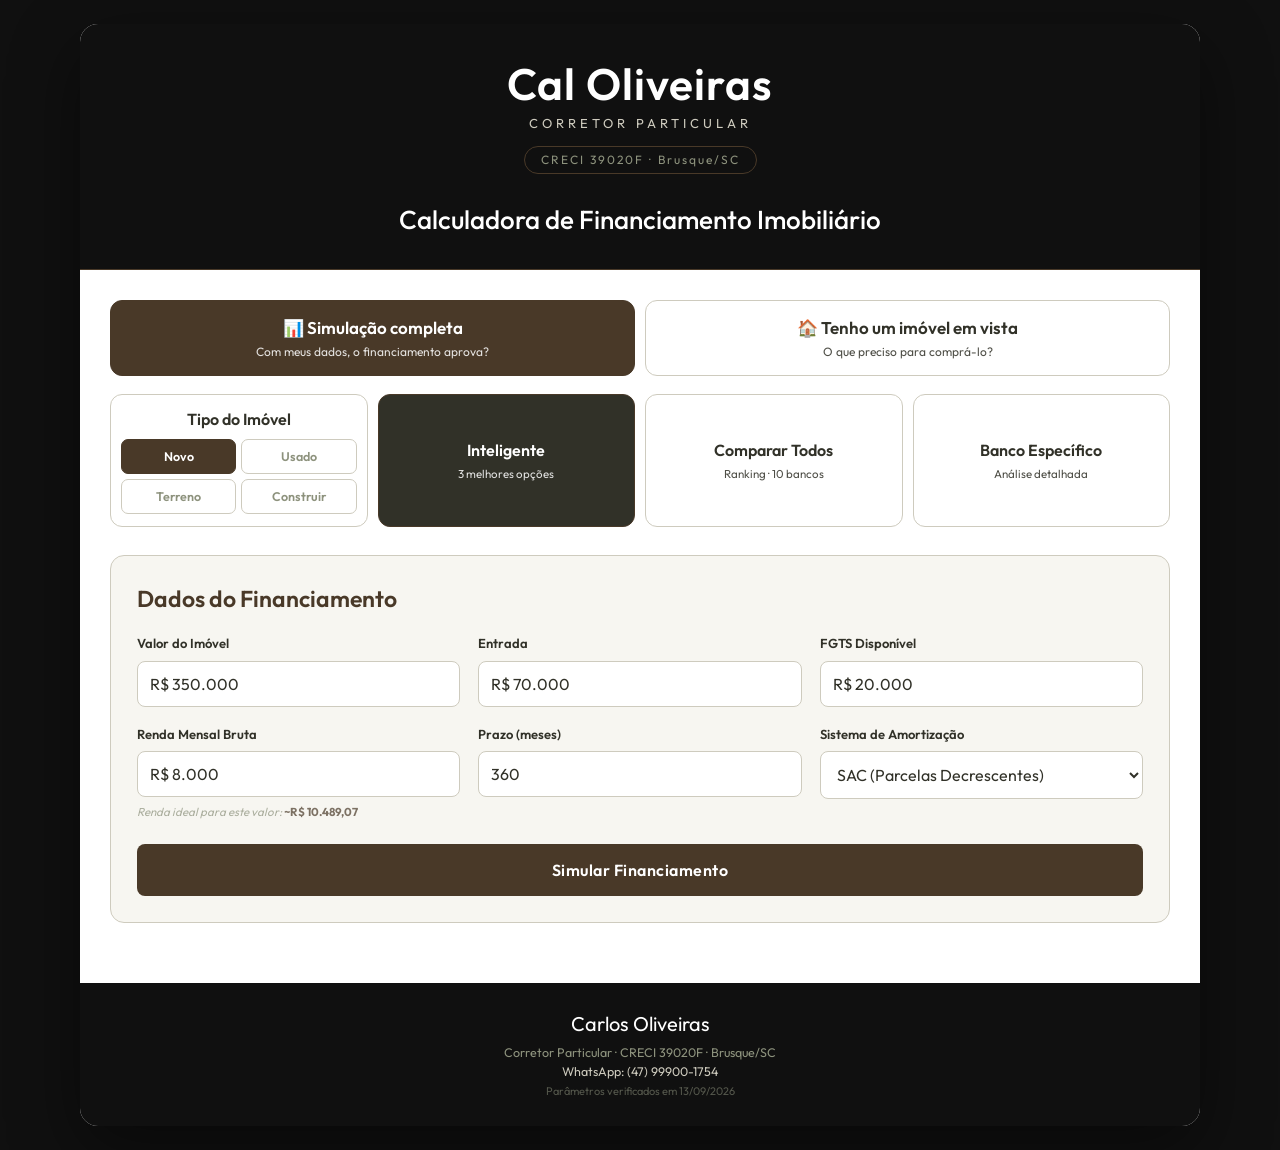
==== commit ce0c2592: "feat: modo 'imóvel em vista' (cálculo reverso), ?valor= na URL, UTM/origem no lead, CTA plano do Cal" ====
--- a/index.html
+++ b/index.html
@@ -690,8 +690,77 @@
             a { color: #000; text-decoration: none; }
         }
 
+
+        /* ---------- OBJETIVO: simulação completa × imóvel em vista ---------- */
+        .objetivo-toggle {
+            display: grid;
+            grid-template-columns: 1fr 1fr;
+            gap: 10px;
+            margin-bottom: 18px;
+        }
+        .objetivo-option {
+            padding: 14px 12px;
+            border: 1.5px solid var(--cinza-claro);
+            border-radius: 12px;
+            background: var(--branco);
+            cursor: pointer;
+            text-align: center;
+            transition: all 0.25s ease;
+        }
+        .objetivo-option:hover { border-color: var(--cinza); transform: translateY(-2px); }
+        .objetivo-option.active { border-color: var(--terra-medio); background: var(--terra-medio); color: var(--branco); }
+        .objetivo-option h3 { font-family: 'Outfit', sans-serif; font-size: 17px; font-weight: 600; margin-bottom: 3px; }
+        .objetivo-option p { font-size: 12px; opacity: 0.85; }
+
+        .tipo-toggle.vi-tipo-toggle { grid-template-columns: repeat(4, 1fr); }
+
+        /* ---------- resultado "imóvel em vista" ---------- */
+        .vi-card {
+            background: var(--branco);
+            border: 2px solid var(--terra-medio);
+            border-radius: 14px;
+            padding: 24px;
+            margin-bottom: 18px;
+        }
+        .vi-kicker { font-size: 12px; letter-spacing: 0.6px; text-transform: uppercase; color: var(--cinza); margin-bottom: 8px; }
+        .vi-titulo { font-family: 'Outfit', sans-serif; font-size: 22px; font-weight: 600; color: var(--terra-escuro); margin-bottom: 18px; line-height: 1.3; }
+        .vi-titulo strong { color: var(--terra-medio); }
+        .vi-grid .detail-value { font-size: 19px; }
+        .detail-sub { font-size: 11px; color: var(--cinza); margin-top: 4px; line-height: 1.35; }
+        .vi-notas p { font-size: 13.5px; line-height: 1.55; color: var(--terra-escuro); margin: 8px 0 0; }
+        .vi-notas .vi-mini { font-size: 11.5px; color: var(--cinza); font-style: italic; }
+
+        .vi-ajuste {
+            background: #f7f6f1;
+            border: 1px solid var(--cinza-claro);
+            border-radius: 14px;
+            padding: 22px 24px;
+            margin-bottom: 18px;
+        }
+        .vi-ajuste h4 { font-family: 'Outfit', sans-serif; font-size: 18px; font-weight: 600; color: var(--terra-medio); margin-bottom: 4px; }
+        .vi-ajuste > p { font-size: 13px; color: var(--cinza); margin-bottom: 14px; }
+        .vi-diag { margin-top: 16px; border-radius: 10px; padding: 16px 18px; background: var(--branco); border-left: 4px solid var(--terra-medio); }
+        .vi-diag.ok { border-left-color: var(--aprovado-vivo); }
+        .vi-diag.gap { border-left-color: var(--terra-medio); }
+        .vi-diag-titulo { font-weight: 600; font-size: 15px; color: var(--terra-escuro); margin-bottom: 8px; }
+        .vi-diag ul { list-style: none; }
+        .vi-diag > ul > li { font-size: 13.5px; line-height: 1.55; padding: 5px 0 5px 22px; position: relative; color: var(--terra-escuro); }
+        .vi-diag > ul > li.ok:before { content: "✓"; position: absolute; left: 0; color: var(--aprovado-vivo); font-weight: 700; }
+        .vi-diag > ul > li.gap:before { content: "→"; position: absolute; left: 0; color: var(--terra-medio); font-weight: 700; }
+        .vi-diag li ul { margin: 6px 0 0 4px; }
+        .vi-diag li ul li { font-size: 13px; padding: 3px 0 3px 14px; position: relative; }
+        .vi-diag li ul li:before { content: "•"; position: absolute; left: 0; color: var(--cinza); }
+
+        .vi-ctas { display: grid; gap: 10px; margin-bottom: 18px; }
+        .vi-ctas .btn { margin-top: 0; text-decoration: none; display: block; text-align: center; }
+        .vi-btn-sec { background: var(--branco) !important; color: var(--terra-medio) !important; border: 1.5px solid var(--terra-medio) !important; }
+        .vi-btn-sec:hover { background: #f7f6f1 !important; }
+        @media (min-width: 769px) { .vi-ctas { grid-template-columns: 1fr 1fr; } .vi-ctas .btn:first-child:nth-last-child(3) { grid-column: 1 / -1; } }
+
         @media (max-width: 768px) {
             .mode-selector { grid-template-columns: 1fr 1fr; }
+            .objetivo-option h3 { font-size: 15px; }
+            .vi-titulo { font-size: 19px; }
             .bank-details { grid-template-columns: 1fr 1fr; }
             .logo-name { font-size: 36px; }
         }
@@ -707,6 +776,40 @@
         </div>
 
         <div class="content">
+            <div class="objetivo-toggle no-print" id="objetivoToggle">
+                <div class="objetivo-option active" data-objetivo="completo">
+                    <h3>📊 Simulação completa</h3>
+                    <p>Com meus dados, o financiamento aprova?</p>
+                </div>
+                <div class="objetivo-option" data-objetivo="imovel">
+                    <h3>🏠 Tenho um imóvel em vista</h3>
+                    <p>O que preciso para comprá-lo?</p>
+                </div>
+            </div>
+
+            <div id="modoImovel" style="display:none;">
+                <div class="form-section">
+                    <h3>Qual imóvel você tem em vista?</h3>
+                    <div class="form-grid">
+                        <div class="form-group">
+                            <label>Tipo</label>
+                            <div class="tipo-toggle vi-tipo-toggle" id="viTipoToggle">
+                                <div class="tipo-option vi-tipo-option active" data-vitipo="novo">Novo</div>
+                                <div class="tipo-option vi-tipo-option" data-vitipo="usado">Usado</div>
+                                <div class="tipo-option vi-tipo-option" data-vitipo="terreno">Terreno</div>
+                                <div class="tipo-option vi-tipo-option" data-vitipo="construir">Construir</div>
+                            </div>
+                        </div>
+                        <div class="form-group">
+                            <label id="viLabelValor">Valor do Imóvel</label>
+                            <input type="text" id="viValor" inputmode="numeric" placeholder="R$ 500.000">
+                        </div>
+                    </div>
+                    <button class="btn" onclick="simularImovelEmVista()">Ver o que preciso para comprar</button>
+                </div>
+            </div>
+
+            <div id="modoCompleto">
             <div class="mode-selector">
                 <div class="tipo-box">
                     <div class="tipo-box-title">Tipo do Imóvel</div>
@@ -785,6 +888,7 @@
 
                 <button class="btn" onclick="calcular()">Simular Financiamento</button>
             </div>
+            </div><!-- /modoCompleto -->
 
             <div id="results" class="results"></div>
         </div>
@@ -801,8 +905,8 @@
     <div class="modal-overlay" id="leadModal">
         <div class="modal-box">
             <span class="modal-tag">Falta só um passo</span>
-            <h3>Sua simulação está pronta!</h3>
-            <p>Informe seu <strong>nome</strong> e <strong>WhatsApp</strong> para liberar o resultado. O Cal usa esses dados para te ajudar a conseguir as melhores condições de financiamento.</p>
+            <h3 id="leadModalTitulo">Sua simulação está pronta!</h3>
+            <p id="leadModalTexto">Informe seu <strong>nome</strong> e <strong>WhatsApp</strong> para liberar o resultado. O Cal usa esses dados para te ajudar a conseguir as melhores condições de financiamento.</p>
             <div class="form-group">
                 <label>Seu Nome</label>
                 <input type="text" id="nome" placeholder="Como você se chama?">
@@ -812,9 +916,9 @@
                 <input type="text" id="telefone" inputmode="numeric" placeholder="(47) 99999-9999">
             </div>
             <div class="modal-error" id="leadError"></div>
-            <button class="btn" style="margin-top:18px;" onclick="liberarSimulacao()">Ver minha simulação</button>
+            <button class="btn" style="margin-top:18px;" onclick="liberarSimulacao()" id="leadModalBtn">Ver minha simulação</button>
             <button class="modal-cancel" onclick="fecharLeadModal()">Voltar e revisar os dados</button>
-            <p class="modal-privacy">Seus dados não são armazenados em servidor — são usados apenas para falar com o Cal pelo WhatsApp.</p>
+            <p class="modal-privacy">Seus dados são usados apenas pelo Cal para te atender (WhatsApp e sistema de atendimento dele). Não são vendidos nem repassados a terceiros.</p>
         </div>
     </div>
 
@@ -972,9 +1076,9 @@
         document.getElementById('telefone').addEventListener('input', function () { aplicarMascaraTelefone(this); });
 
         /* ============ TOGGLE NOVO / USADO ============ */
-        document.querySelectorAll('.tipo-option').forEach(opt => {
+        document.querySelectorAll('#tipoToggle .tipo-option').forEach(opt => {
             opt.addEventListener('click', function () {
-                document.querySelectorAll('.tipo-option').forEach(o => o.classList.remove('active'));
+                document.querySelectorAll('#tipoToggle .tipo-option').forEach(o => o.classList.remove('active'));
                 this.classList.add('active');
                 tipoImovel = this.dataset.tipo;
                 const lbl = document.getElementById('labelValor');
@@ -1104,7 +1208,14 @@
             executarSimulacao();
         }
 
-        function abrirLeadModal() {
+        function abrirLeadModal(ctx) {
+            contextoLead = ctx || 'simulacao';
+            const plano = contextoLead === 'plano';
+            document.getElementById('leadModalTitulo').textContent = plano ? 'Vamos traçar o seu plano' : 'Sua simulação está pronta!';
+            document.getElementById('leadModalTexto').innerHTML = plano
+                ? 'Deixe seu <strong>nome</strong> e <strong>WhatsApp</strong>. O Cal recebe a sua simulação e te chama para montar o caminho até este imóvel — sem compromisso.'
+                : 'Informe seu <strong>nome</strong> e <strong>WhatsApp</strong> para liberar o resultado. O Cal usa esses dados para te ajudar a conseguir as melhores condições de financiamento.';
+            document.getElementById('leadModalBtn').textContent = plano ? 'Quero meu plano' : 'Ver minha simulação';
             document.getElementById('leadError').textContent = '';
             document.getElementById('leadModal').classList.add('active');
             document.getElementById('nome').focus();
@@ -1134,6 +1245,7 @@
             erro.textContent = '';
             leadCapturado = true;
             fecharLeadModal();
+            if (contextoLead === 'plano') { concluirPlanoDoCal(); return; }
             executarSimulacao();
             enviarLeadParaCRM();
             document.getElementById('results').scrollIntoView({ behavior: 'smooth' });
@@ -1176,7 +1288,9 @@
                 'Imovel: ' + nomeTipo(s.tipo) + ' · R$ ' + formatMoney(s.valorImovel) + '\n' +
                 'Entrada: R$ ' + formatMoney(s.entrada) + ' | FGTS: R$ ' + formatMoney(s.fgts) + '\n' +
                 'Renda: R$ ' + formatMoney(s.renda) + ' | Prazo: ' + anos + ' | Sistema: ' + s.sistema + '\n\n' +
-                diagnostico;
+                diagnostico +
+                (linhaImovelRef() ? '\n' + linhaImovelRef() : '') +
+                (linhaCampanha() ? '\n' + linhaCampanha() : '');
 
             const payload = {
                 nome: nome,
@@ -1717,6 +1831,385 @@
             if (!value && value !== 0) return '0,00';
             return parseFloat(value).toLocaleString('pt-BR', { minimumFractionDigits: 2, maximumFractionDigits: 2 });
         }
+
+        /* =====================================================================
+           MODO "IMÓVEL EM VISTA" — cálculo reverso
+           O cliente informa só o imóvel; a calculadora responde o que ele
+           precisa ter (entrada, renda, custos de escritura) para comprá-lo.
+           Reaproveita BANCOS / TERRENO / MCMV_FAIXAS e os helpers de parcela.
+           ===================================================================== */
+        // Custos para escriturar (estimativa, % sobre o valor do imóvel):
+        // ITBI de Brusque/SC 2% + registro/escritura ~1%. Ajustável.
+        const CUSTOS_AQUISICAO = { itbi: 2.0, registro: 1.0 };
+        const MCMV_TAXA_F4 = 9.9;   // juros máx. Faixa 4 (Portaria MCID 333/2026)
+        const COMPROMETIMENTO_MAX = 0.30;
+
+        let objetivoAtual = 'completo';   // 'completo' (simulação atual) | 'imovel'
+        let viTipo = 'novo';
+        let contextoLead = 'simulacao';   // 'simulacao' | 'plano'
+        let imovelRef = { id: '', link: '' };
+        let ultimoImovelEmVista = null;
+
+        function esc(s) {
+            return String(s || '').replace(/[&<>"']/g, c => ({ '&': '&amp;', '<': '&lt;', '>': '&gt;', '"': '&quot;', "'": '&#39;' }[c]));
+        }
+
+        /* ---------- origem / UTM (preservada na sessão até a conversão) ---------- */
+        const UTM_KEYS = ['utm_source', 'utm_medium', 'utm_campaign', 'utm_content', 'utm_term'];
+        function capturarOrigem() {
+            const p = new URLSearchParams(location.search);
+            const utm = {};
+            UTM_KEYS.forEach(k => { const v = p.get(k); if (v) utm[k] = v.slice(0, 80); });
+            try {
+                if (Object.keys(utm).length) sessionStorage.setItem('sa_utm', JSON.stringify(utm));
+                else { const s = sessionStorage.getItem('sa_utm'); if (s) Object.assign(utm, JSON.parse(s)); }
+            } catch (e) { /* armazenamento indisponível: segue sem UTM */ }
+            return utm;
+        }
+        const origemUTM = capturarOrigem();
+        function linhaCampanha() {
+            const u = origemUTM;
+            const partes = UTM_KEYS.map(k => u[k]).filter(Boolean);
+            return partes.length ? 'Campanha: ' + partes.join(' / ') : '';
+        }
+        function linhaImovelRef() {
+            const l = [];
+            if (imovelRef.id) l.push('Ref. imovel: ' + imovelRef.id);
+            if (imovelRef.link) l.push('Anuncio: ' + imovelRef.link);
+            return l.join('\n');
+        }
+
+        // Eventos de conversão: hoje só preparam o terreno (dataLayer / gtag / fbq
+        // se existirem). Nada é enviado enquanto não houver Pixel/Analytics instalado.
+        function registrarEvento(nome, dados) {
+            try {
+                (window.dataLayer = window.dataLayer || []).push(Object.assign({ event: nome }, dados || {}));
+                if (typeof gtag === 'function') gtag('event', nome, dados || {});
+                if (typeof fbq === 'function') fbq('trackCustom', nome, dados || {});
+            } catch (e) { /* silencioso */ }
+        }
+
+        /* ---------- seletor de objetivo ---------- */
+        function selecionarObjetivo(obj) {
+            objetivoAtual = obj;
+            document.querySelectorAll('.objetivo-option').forEach(o => o.classList.toggle('active', o.dataset.objetivo === obj));
+            document.getElementById('modoCompleto').style.display = (obj === 'completo') ? '' : 'none';
+            document.getElementById('modoImovel').style.display = (obj === 'imovel') ? '' : 'none';
+            document.getElementById('results').innerHTML = '';
+        }
+        document.querySelectorAll('.objetivo-option').forEach(o => {
+            o.addEventListener('click', function () { selecionarObjetivo(this.dataset.objetivo); });
+        });
+
+        document.querySelectorAll('.vi-tipo-option').forEach(opt => {
+            opt.addEventListener('click', function () { setViTipo(this.dataset.vitipo); });
+        });
+        function setViTipo(t) {
+            viTipo = t;
+            document.querySelectorAll('.vi-tipo-option').forEach(o => o.classList.toggle('active', o.dataset.vitipo === t));
+            const lbl = document.getElementById('viLabelValor');
+            if (lbl) lbl.textContent = t === 'terreno' ? 'Valor do Terreno' : t === 'construir' ? 'Valor total (terreno + obra)' : 'Valor do Imóvel';
+        }
+        document.getElementById('viValor').addEventListener('input', function () { aplicarMascaraDinheiro(this); });
+        document.getElementById('viValor').addEventListener('keydown', function (e) { if (e.key === 'Enter') simularImovelEmVista(); });
+
+        /* ---------- motor do cálculo reverso ---------- */
+        // Cenários por banco válidos para este tipo/valor (cota, prazo máx. e taxa efetivos)
+        function cenariosParaImovel(tipo, valor) {
+            return Object.keys(BANCOS).map(c => {
+                const b = BANCOS[c];
+                let ltv, prazoMax, limite, taxa;
+                if (tipo === 'terreno') {
+                    if (!b.terreno) return null;
+                    ltv = b.terrenoLtv || TERRENO.ltv; prazoMax = TERRENO.prazoMax; limite = TERRENO.limiteMax; taxa = TERRENO.taxaNominal;
+                } else if (tipo === 'construir') {
+                    ltv = 80; prazoMax = b.prazoMax; limite = b.limiteMax; taxa = b.taxa;
+                } else {
+                    ltv = (tipo === 'novo') ? b.ltvNovo : b.ltvUsado; prazoMax = b.prazoMax; limite = b.limiteMax; taxa = b.taxa;
+                }
+                if (valor > limite) return null;
+                return { codigo: c, banco: b, ltv, prazoMax, taxa };
+            }).filter(Boolean);
+        }
+
+        function calcularImovelEmVista(valor, tipo) {
+            const cen = cenariosParaImovel(tipo, valor);
+            if (!cen.length) return null;
+            const ehTerreno = tipo === 'terreno';
+
+            const ltvMax = Math.max.apply(null, cen.map(x => x.ltv));
+            const entradaMin = Math.round(valor * (1 - ltvMax / 100));
+            const vf = valor - entradaMin;
+            const taxaRef = Math.min.apply(null, cen.map(x => x.taxa));           // melhor taxa entre os bancos que operam este valor
+            const prazoLongo = Math.max.apply(null, cen.map(x => x.prazoMax));   // 420 (35 anos) ou 240 no terreno
+            const prazoSac = Math.min(360, prazoLongo);
+            const tm = taxaRef / 100 / 12;
+
+            // terreno: só SAC (padrão Caixa lote urbanizado). Demais: PRICE longo = cenário mais leve; SAC 30 anos = cenário conservador
+            const parcelaLeve = ehTerreno ? parcelaInicialDe(vf, prazoLongo, tm, 'SAC') : parcelaInicialDe(vf, prazoLongo, tm, 'PRICE');
+            const parcelaSac = parcelaInicialDe(vf, prazoSac, tm, 'SAC');
+            const rendaLeve = parcelaLeve / COMPROMETIMENTO_MAX;
+            const rendaSac = parcelaSac / COMPROMETIMENTO_MAX;
+
+            const itbi = valor * CUSTOS_AQUISICAO.itbi / 100;
+            const registro = valor * CUSTOS_AQUISICAO.registro / 100;
+            const totalSaida = entradaMin + itbi + registro;
+
+            const fgtsOk = !ehTerreno && valor <= TETO_SFH;
+
+            // MCMV: dentro do teto? e a renda necessária com juros de 9,9% cabe na Faixa 4?
+            let mcmv = null;
+            if (!ehTerreno && tipo !== 'construir') {
+                const f4 = MCMV_FAIXAS[MCMV_FAIXAS.length - 1];
+                if (valor <= f4.tetoImovel) {
+                    const entradaF4 = Math.round(valor * 0.20);
+                    const vfF4 = valor - entradaF4;
+                    const parcelaF4 = parcelaInicialDe(vfF4, 420, MCMV_TAXA_F4 / 100 / 12, 'PRICE');
+                    const rendaF4 = parcelaF4 / COMPROMETIMENTO_MAX;
+                    mcmv = { faixa: f4, entrada: entradaF4, parcela: parcelaF4, renda: rendaF4, cabe: rendaF4 <= f4.rendaMax };
+                }
+            }
+
+            return { valor, tipo, ltvMax, entradaMin, vf, taxaRef, prazoLongo, prazoSac, parcelaLeve, parcelaSac, rendaLeve, rendaSac, itbi, registro, totalSaida, fgtsOk, mcmv, ehTerreno, bancos: cen.length };
+        }
+
+        function simularImovelEmVista() {
+            const valor = removerMascara(document.getElementById('viValor').value);
+            if (valor <= 0) { alert('Informe o valor do imóvel que você tem em vista.'); return; }
+            const r = calcularImovelEmVista(valor, viTipo);
+            if (!r) {
+                document.getElementById('results').innerHTML =
+                    '<div class="mcmv-banner indisponivel"><h4>Valor acima do que os bancos parametrizados operam</h4>' +
+                    '<p>Para ' + nomeTipo(viTipo).toLowerCase() + ' de R$ ' + formatMoney(valor) + ' a condição é caso a caso. Fale direto com o Cal pelo WhatsApp.</p></div>';
+                return;
+            }
+            r.situacao = null;
+            ultimoImovelEmVista = r;
+            registrarEvento('simulation_completed', { modo: 'imovel_em_vista', valor: valor, tipo: viTipo });
+            document.getElementById('results').innerHTML = renderImovelEmVista(r);
+            ['viEntrada', 'viFgts', 'viRenda'].forEach(id => {
+                const el = document.getElementById(id);
+                if (el) el.addEventListener('input', function () { aplicarMascaraDinheiro(this); avaliarSituacao(); });
+            });
+            document.getElementById('results').scrollIntoView({ behavior: 'smooth', block: 'start' });
+        }
+
+        function anosTxt(m) { return Number.isInteger(m / 12) ? (m / 12) + ' anos' : m + ' meses'; }
+
+        function renderImovelEmVista(r) {
+            const hoje = new Date().toLocaleDateString('pt-BR');
+            const tipoTxt = nomeTipo(r.tipo);
+            const refTxt = imovelRef.id ? ' · ref. ' + esc(imovelRef.id) : '';
+
+            let html = '<div class="acoes-topo no-print"><button class="btn-imprimir" onclick="window.print()">🖨️ Baixar / Imprimir em PDF</button></div>';
+
+            html += '<div class="vi-card">' +
+                '<div class="vi-kicker">Imóvel em vista · ' + tipoTxt + refTxt + ' · ' + hoje + '</div>' +
+                '<h3 class="vi-titulo">Para comprar este ' + (r.ehTerreno ? 'terreno' : 'imóvel') + ' de <strong>R$ ' + formatMoney(r.valor) + '</strong>, você precisa de:</h3>' +
+                '<div class="bank-details vi-grid">' +
+                item('Entrada mínima', 'R$ ' + formatMoney(r.entradaMin), (100 - r.ltvMax) + '% do valor' + (r.fgtsOk ? ' · FGTS pode abater' : r.ehTerreno ? ' · sem FGTS' : ''), 'destaque') +
+                item('Financiamento (até)', 'R$ ' + formatMoney(r.vf), 'cota máx. ' + r.ltvMax + '% · ' + r.bancos + ' banco' + (r.bancos > 1 ? 's' : '') + ' operam') +
+                item('Renda familiar necessária', 'a partir de R$ ' + formatMoney(r.rendaLeve), (r.ehTerreno ? 'SAC ' : 'PRICE ') + anosTxt(r.prazoLongo) + ' · parcela ~R$ ' + formatMoney(r.parcelaLeve), 'destaque') +
+                (r.ehTerreno ? '' : item('Renda com SAC em ' + anosTxt(r.prazoSac), 'R$ ' + formatMoney(r.rendaSac), '1ª parcela ~R$ ' + formatMoney(r.parcelaSac) + ' (depois cai)')) +
+                item('Custos de escritura', '~R$ ' + formatMoney(r.itbi + r.registro), 'ITBI ' + CUSTOS_AQUISICAO.itbi + '% + registro ~' + CUSTOS_AQUISICAO.registro + '% · pagos à vista') +
+                item('Total para "sair do zero"', 'R$ ' + formatMoney(r.totalSaida), 'entrada + custos de escritura', 'verde') +
+                '</div>';
+
+            // notas contextuais
+            let notas = '';
+            if (r.mcmv) {
+                if (r.mcmv.cabe) {
+                    notas += '<p>🏷️ <strong>Cabe no Minha Casa Minha Vida (Faixa ' + r.mcmv.faixa.faixa + ')</strong> se a renda familiar for até R$ ' + formatMoney(r.mcmv.faixa.rendaMax) +
+                        ': com juros de até ' + MCMV_TAXA_F4.toFixed(1).replace('.', ',') + '% a.a. e entrada de 20% (R$ ' + formatMoney(r.mcmv.entrada) + '), a renda necessária cai para <strong>~R$ ' + formatMoney(r.mcmv.renda) + '</strong>.</p>';
+                } else {
+                    notas += '<p>🏷️ Está dentro do teto do MCMV (R$ ' + formatMoney(r.mcmv.faixa.tetoImovel) + '), mas a parcela pede renda acima de R$ ' + formatMoney(r.mcmv.faixa.rendaMax) + ' — para usar o programa seria preciso <strong>entrada maior</strong>.</p>';
+                }
+            }
+            if (r.ehTerreno) notas += '<p>🌱 Terreno (lote urbanizado): financia até ' + r.ltvMax + '%, prazo máximo ' + anosTxt(TERRENO.prazoMax) + ', sistema SAC, <strong>sem uso de FGTS</strong> e fora do MCMV.</p>';
+            if (r.tipo === 'construir') notas += '<p>🏗️ Terreno + construção: se você já tem o terreno, o valor dele conta como entrada.</p>';
+            notas += '<p class="vi-mini">Cálculo pela regra de 30% de comprometimento da renda, com a melhor taxa entre os bancos parametrizados (' + r.taxaRef.toFixed(2).replace('.', ',') + '% a.a.). Seguros e tarifas do banco não estão incluídos — a parcela real costuma ficar um pouco acima.</p>';
+            html += '<div class="vi-notas">' + notas + '</div></div>';
+
+            // "e agora?"
+            html += '<div class="vi-ajuste"><h4>Tenho menos renda ou menos entrada — e agora?</h4>' +
+                '<p class="no-print">Preencha o que você tem hoje. A resposta atualiza na hora.</p>' +
+                '<div class="form-grid no-print">' +
+                '<div class="form-group"><label>Entrada que tenho</label><input type="text" id="viEntrada" inputmode="numeric" placeholder="R$ 0"></div>' +
+                (r.fgtsOk ? '<div class="form-group"><label>FGTS disponível</label><input type="text" id="viFgts" inputmode="numeric" placeholder="R$ 0"></div>' : '') +
+                '<div class="form-group"><label>Renda familiar bruta</label><input type="text" id="viRenda" inputmode="numeric" placeholder="R$ 0"></div>' +
+                '</div><div id="viDiagnostico"></div></div>';
+
+            // CTAs
+            html += '<div class="vi-ctas no-print">';
+            if (imovelRef.link) html += '<a class="btn vi-btn-sec" href="' + esc(imovelRef.link) + '" target="_blank" rel="noopener" onclick="registrarEvento(\'property_clicked\')">🏠 Conhecer este imóvel</a>';
+            html += '<button class="btn" onclick="pedirPlanoDoCal()">💬 Quero um plano do Cal para chegar lá</button>' +
+                '<button class="btn vi-btn-sec" onclick="irParaSimulacaoCompleta()">📊 Fazer a simulação completa com meus dados</button>' +
+                '</div>';
+
+            html += colapsavel('ℹ️ Como este cálculo foi feito',
+                '<p>Os valores são <strong>estimativas de referência</strong> calculadas com critérios públicos: cota máxima de financiamento de cada banco, melhor taxa parametrizada e a regra de que a parcela não pode passar de 30% da renda familiar bruta. Não incluem seguros (MIP/DFI) nem tarifas, que o banco soma à parcela.</p>' +
+                '<p>Os custos de escritura (ITBI e registro) variam por município e podem ter descontos em programas habitacionais. A aprovação, a taxa e as condições finais dependem da análise de crédito de cada instituição.</p>' +
+                '<p><strong>Não é proposta nem pré-aprovação.</strong> Use como ponto de partida e confirme com o Cal.</p>', false);
+
+            html += '<div class="print-rodape print-only"><strong>Carlos Oliveiras</strong> · Corretor Particular · CRECI 39020F · Brusque/SC · WhatsApp (47) 99900-1754<br>Este documento é uma simulação de referência, calculada com critérios públicos e parâmetros médios de mercado. Os valores definitivos — taxas, prazos, cota e a documentação exigida — só podem ser confirmados diretamente com a instituição financeira escolhida, após análise de crédito e avaliação do imóvel. Faça contato direto para uma condução pontual da sua situação.</div>';
+            return html;
+
+            function item(label, valor, sub, classe) {
+                return '<div class="detail-item"><div class="detail-label">' + label + '</div>' +
+                    '<div class="detail-value' + (classe ? ' ' + classe : '') + '">' + valor + '</div>' +
+                    (sub ? '<div class="detail-sub">' + sub + '</div>' : '') + '</div>';
+            }
+        }
+
+        // Diagnóstico ao vivo do bloco "e agora?"
+        function avaliarSituacao() {
+            const r = ultimoImovelEmVista;
+            const box = document.getElementById('viDiagnostico');
+            if (!r || !box) return;
+            const entrada = removerMascara((document.getElementById('viEntrada') || {}).value);
+            const fgts = r.fgtsOk ? removerMascara((document.getElementById('viFgts') || {}).value) : 0;
+            const renda = removerMascara((document.getElementById('viRenda') || {}).value);
+            if (entrada <= 0 && fgts <= 0 && renda <= 0) { box.innerHTML = ''; r.situacao = null; return; }
+
+            const tm = r.taxaRef / 100 / 12;
+            const sistema = r.ehTerreno ? 'SAC' : 'PRICE';
+            const entradaDisp = entrada + fgts;
+            const linhas = [];
+            let tudoOk = true;
+
+            // 1) entrada
+            let vfReal = r.vf;
+            if (entradaDisp > 0 || renda > 0) {
+                if (entradaDisp < r.entradaMin) {
+                    tudoOk = false;
+                    linhas.push({ ok: false, t: 'Entrada: faltam <strong>R$ ' + formatMoney(r.entradaMin - entradaDisp) + '</strong> para o mínimo de R$ ' + formatMoney(r.entradaMin) + (fgts > 0 ? ' (já contando o FGTS)' : '') + '.' });
+                } else {
+                    vfReal = r.valor - entradaDisp;
+                    linhas.push({ ok: true, t: 'Entrada: <strong>ok</strong>' + (entradaDisp > r.entradaMin ? ' — com R$ ' + formatMoney(entradaDisp) + ' você financia só R$ ' + formatMoney(vfReal) + ' e a parcela cai.' : '.') });
+                }
+            }
+
+            // 2) renda (sobre o que de fato seria financiado)
+            if (renda > 0) {
+                const parcela = parcelaInicialDe(vfReal, r.prazoLongo, tm, sistema);
+                const comp = parcela / renda;
+                if (comp <= COMPROMETIMENTO_MAX) {
+                    linhas.push({ ok: true, t: 'Renda: <strong>comporta</strong> — parcela ~R$ ' + formatMoney(parcela) + ' = ' + (comp * 100).toFixed(1).replace('.', ',') + '% da renda (limite 30%).' });
+                } else {
+                    tudoOk = false;
+                    const rendaNec = parcela / COMPROMETIMENTO_MAX;
+                    const maxVf = maxFinanciadoPara(renda * COMPROMETIMENTO_MAX, r.prazoLongo, tm, sistema);
+                    const entradaParaCaber = Math.max(r.entradaMin, r.valor - maxVf);
+                    linhas.push({ ok: false, t: 'Renda: parcela ~R$ ' + formatMoney(parcela) + ' = ' + (comp * 100).toFixed(1).replace('.', ',') + '% da renda (limite 30%). Dois caminhos:' +
+                        '<ul><li><strong>Compor renda</strong> (cônjuge/familiar): faltam ~R$ ' + formatMoney(rendaNec - renda) + '/mês para chegar a R$ ' + formatMoney(rendaNec) + '.</li>' +
+                        '<li><strong>Aumentar a entrada</strong> para ~R$ ' + formatMoney(entradaParaCaber) + (entradaDisp > 0 ? ' (+R$ ' + formatMoney(Math.max(0, entradaParaCaber - entradaDisp)) + ')' : '') + ' — aí a parcela cabe na sua renda atual.</li></ul>' });
+                }
+            }
+
+            const titulo = tudoOk
+                ? '✅ Com o que você tem hoje, este imóvel está ao seu alcance.'
+                : '🧭 Ainda não fecha — mas dá para traçar o caminho:';
+            box.innerHTML = '<div class="vi-diag ' + (tudoOk ? 'ok' : 'gap') + '"><div class="vi-diag-titulo">' + titulo + '</div><ul>' +
+                linhas.map(l => '<li class="' + (l.ok ? 'ok' : 'gap') + '">' + l.t + '</li>').join('') + '</ul></div>';
+
+            r.situacao = { entrada, fgts, renda, ok: tudoOk, texto: linhas.map(l => l.t.split('</li>').join(' ').split('<ul>').join(' ').replace(/<[^>]+>/g, '')).join(' | ') };
+        }
+
+        function irParaSimulacaoCompleta() {
+            const r = ultimoImovelEmVista;
+            selecionarObjetivo('completo');
+            if (r) {
+                document.getElementById('valorImovel').value = 'R$ ' + r.valor.toLocaleString('pt-BR');
+                const opt = document.querySelector('.tipo-option[data-tipo="' + r.tipo + '"]');
+                if (opt) opt.click();
+                if (r.situacao) {
+                    if (r.situacao.entrada > 0) document.getElementById('entrada').value = 'R$ ' + r.situacao.entrada.toLocaleString('pt-BR');
+                    if (r.fgtsOk) document.getElementById('fgts').value = r.situacao.fgts > 0 ? 'R$ ' + r.situacao.fgts.toLocaleString('pt-BR') : '';
+                    if (r.situacao.renda > 0) document.getElementById('renda').value = 'R$ ' + r.situacao.renda.toLocaleString('pt-BR');
+                }
+                atualizarRendaIdeal();
+            }
+            document.getElementById('modoCompleto').scrollIntoView({ behavior: 'smooth', block: 'start' });
+        }
+
+        /* ---------- captura "Quero um plano do Cal" ---------- */
+        function pedirPlanoDoCal() {
+            contextoLead = 'plano';
+            registrarEvento('lead_started', { modo: 'imovel_em_vista' });
+            abrirLeadModal('plano');
+        }
+
+        function concluirPlanoDoCal() {
+            const r = ultimoImovelEmVista;
+            if (!r) return;
+            const nome = document.getElementById('nome').value.trim();
+            const telefone = document.getElementById('telefone').value.trim();
+            const s = r.situacao;
+
+            const linhasCRM = [
+                'IMOVEL EM VISTA (via calculadora)',
+                'Imovel: ' + nomeTipo(r.tipo) + ' · R$ ' + formatMoney(r.valor),
+                linhaImovelRef(),
+                'Entrada minima: R$ ' + formatMoney(r.entradaMin) + ' | Financiamento: R$ ' + formatMoney(r.vf),
+                'Renda necessaria: a partir de R$ ' + formatMoney(r.rendaLeve) + (r.ehTerreno ? ' (SAC)' : ' (PRICE) / R$ ' + formatMoney(r.rendaSac) + ' (SAC 30a)'),
+                'Custos escritura: ~R$ ' + formatMoney(r.itbi + r.registro) + ' | Total p/ sair do zero: R$ ' + formatMoney(r.totalSaida),
+                s ? 'SITUACAO HOJE: entrada R$ ' + formatMoney(s.entrada) + (r.fgtsOk ? ' + FGTS R$ ' + formatMoney(s.fgts) : '') + ' | renda R$ ' + formatMoney(s.renda) + '\n' + (s.ok ? 'AO ALCANCE — ' : 'GAP — ') + s.texto : 'Situacao atual nao informada',
+                linhaCampanha()
+            ].filter(Boolean);
+
+            const payload = {
+                nome: nome, telefone: telefone,
+                origem: 'Calculadora de Financiamento',
+                tipoInteresse: 'Imovel em vista - ' + nomeTipo(r.tipo),
+                orcamento: r.valor,
+                funil: 'Novo Lead',
+                temperatura: (s && s.ok) ? 'Quente' : 'Morno',
+                observacoes: linhasCRM.join('\n')
+            };
+            fetch('/.netlify/functions/enviar-lead', { method: 'POST', headers: { 'Content-Type': 'application/json' }, body: JSON.stringify(payload) }).catch(function () { });
+            registrarEvento('lead_submitted', { modo: 'imovel_em_vista' });
+
+            const zap = [
+                'Olá, Cal! Sou ' + nome + '.',
+                'Vi um ' + (r.ehTerreno ? 'terreno' : 'imóvel') + ' de R$ ' + formatMoney(r.valor) + ' (' + nomeTipo(r.tipo) + (imovelRef.id ? ', ref. ' + imovelRef.id : '') + ') e fiz a simulação "imóvel em vista":',
+                '• Entrada mínima: R$ ' + formatMoney(r.entradaMin),
+                '• Renda necessária: a partir de R$ ' + formatMoney(r.rendaLeve),
+                '• Custos de escritura: ~R$ ' + formatMoney(r.itbi + r.registro),
+                s ? '• Hoje tenho: entrada R$ ' + formatMoney(s.entrada + (r.fgtsOk ? s.fgts : 0)) + ' e renda R$ ' + formatMoney(s.renda) : '',
+                imovelRef.link ? '• Anúncio: ' + imovelRef.link : '',
+                '',
+                s && s.ok ? 'Quero entender os próximos passos!' : 'Quero um plano para chegar lá!'
+            ].filter(l => l !== '');
+            registrarEvento('whatsapp_clicked', { modo: 'imovel_em_vista' });
+            window.open('https://wa.me/' + WHATSAPP_CAL + '?text=' + encodeURIComponent(zap.join('\n')), '_blank');
+        }
+
+        /* ---------- parâmetros da URL: ?valor=799000&tipo=novo&imovel=799&link=https://... ---------- */
+        function aplicarParametrosURL() {
+            const p = new URLSearchParams(location.search);
+            const valor = parseInt((p.get('valor') || '').replace(/\D/g, ''), 10) || 0;
+            const tipo = (p.get('tipo') || '').toLowerCase();
+            imovelRef.id = (p.get('imovel') || '').replace(/[^\w\-\.]/g, '').slice(0, 40);
+            const link = p.get('link') || '';
+            if (/^https?:\/\//i.test(link)) imovelRef.link = link.slice(0, 300);
+
+            if (['novo', 'usado', 'terreno', 'construir'].indexOf(tipo) >= 0) {
+                setViTipo(tipo);
+                const opt = document.querySelector('.tipo-option[data-tipo="' + tipo + '"]');
+                if (opt) opt.click();
+            }
+            if (valor > 0) {
+                const txt = 'R$ ' + valor.toLocaleString('pt-BR');
+                document.getElementById('valorImovel').value = txt;
+                document.getElementById('viValor').value = txt;
+                atualizarRendaIdeal();
+                selecionarObjetivo('imovel');
+                simularImovelEmVista();          // resultado na hora — sem cadastro
+                registrarEvento('simulation_started', { modo: 'imovel_em_vista', via: 'url' });
+            }
+            registrarEvento('page_view', Object.assign({ valor: valor || undefined }, origemUTM));
+        }
+        aplicarParametrosURL();
     </script>
 </body>
 </html>
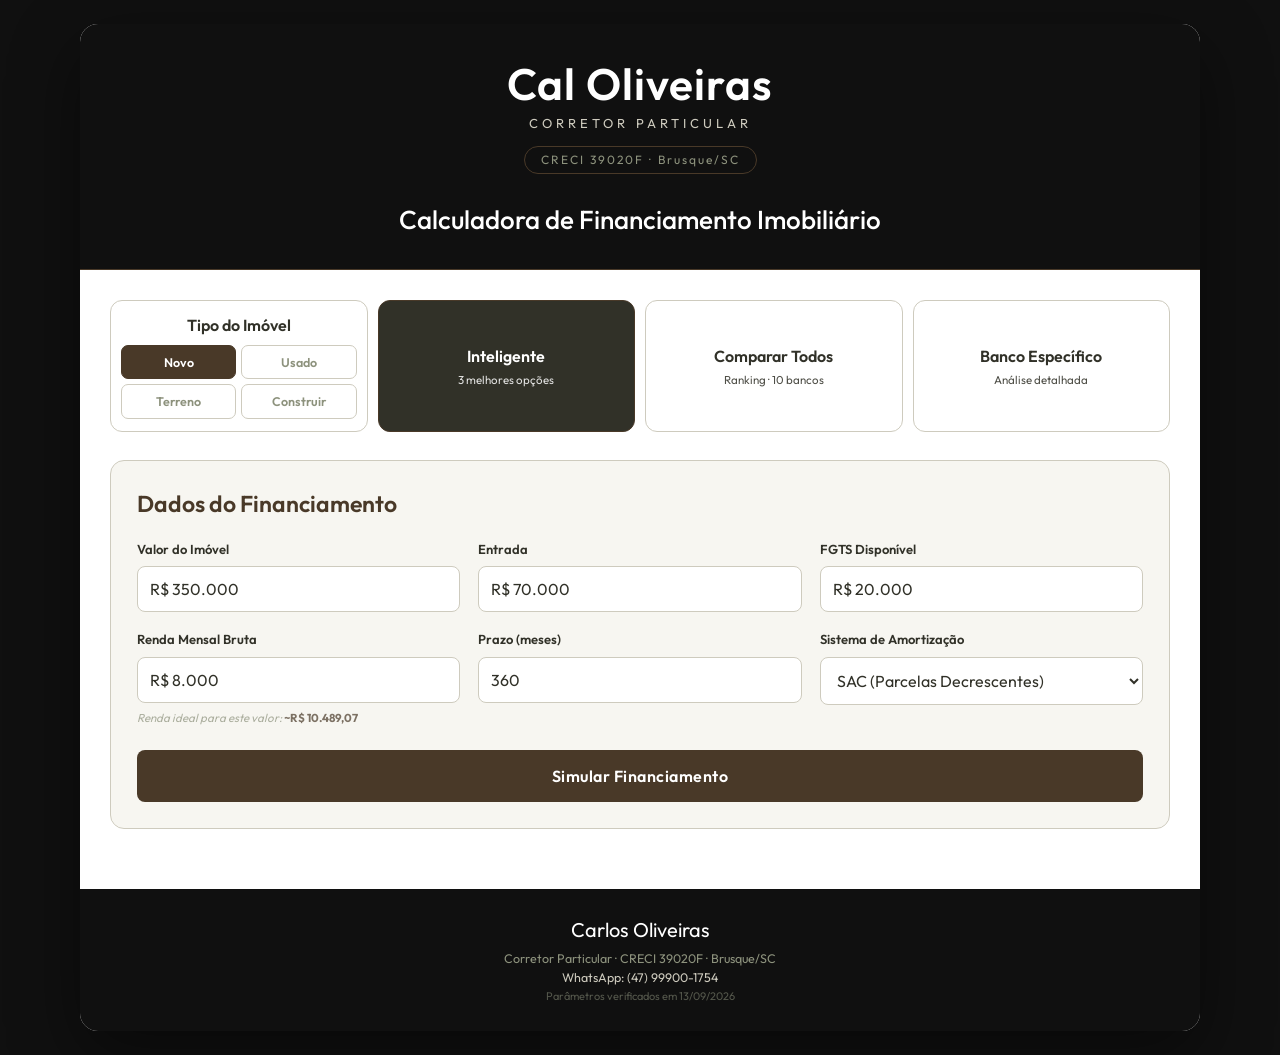
==== commit cee12039: "refactor: separa as duas ferramentas em links proprios + params.js compartilhado - / (index.html)   " ====
--- a/index.html
+++ b/index.html
@@ -7,764 +7,7 @@
     <link rel="preconnect" href="https://fonts.googleapis.com">
     <link rel="preconnect" href="https://fonts.gstatic.com" crossorigin>
     <link href="https://fonts.googleapis.com/css2?family=Outfit:wght@300;400;500;600;700;800&display=swap" rel="stylesheet">
-    <style>
-        :root {
-            --preto: #101010;
-            --terra-escuro: #313128;
-            --terra-medio: #493928;
-            --cinza: #8D927D;
-            --cinza-claro: #CECBBE;
-            --branco: #FFFFFF;
-            --aprovado: #4b6043;
-            --aprovado-vivo: #1FA653;
-            --aprovado-escuro: #136B36;
-            --reprovado: #E03131;
-        }
-
-        * { margin: 0; padding: 0; box-sizing: border-box; }
-
-        body {
-            font-family: 'Outfit', sans-serif;
-            background: var(--preto);
-            color: var(--terra-escuro);
-            min-height: 100vh;
-            padding: 24px 16px;
-            line-height: 1.5;
-        }
-
-        .container {
-            max-width: 1120px;
-            margin: 0 auto;
-            background: var(--branco);
-            border-radius: 18px;
-            box-shadow: 0 24px 70px rgba(0,0,0,0.45);
-            overflow: hidden;
-        }
-
-        /* ---------- HEADER / LOGO ---------- */
-        .header {
-            background: var(--preto);
-            color: var(--branco);
-            padding: 38px 30px 30px;
-            text-align: center;
-            border-bottom: 1px solid var(--terra-medio);
-        }
-
-        .logo-name {
-            font-family: 'Outfit', sans-serif;
-            font-size: 44px;
-            font-weight: 600;
-            letter-spacing: 1px;
-            line-height: 1;
-        }
-
-        .logo-sub {
-            font-size: 13px;
-            letter-spacing: 4px;
-            text-transform: uppercase;
-            color: var(--cinza-claro);
-            margin-top: 8px;
-        }
-
-        .logo-creci {
-            display: inline-block;
-            margin-top: 12px;
-            font-size: 12px;
-            letter-spacing: 2px;
-            color: var(--cinza);
-            border: 1px solid var(--terra-medio);
-            border-radius: 20px;
-            padding: 4px 16px;
-        }
-
-        .header h1 {
-            font-family: 'Outfit', sans-serif;
-            font-weight: 500;
-            font-size: 26px;
-            margin-top: 26px;
-            color: var(--branco);
-        }
-
-        .header .subtitle {
-            font-size: 13px;
-            color: var(--cinza);
-            margin-top: 6px;
-        }
-
-        .content { padding: 30px; }
-
-        /* ---------- MODE SELECTOR ---------- */
-        .mode-selector {
-            display: grid;
-            grid-template-columns: repeat(4, 1fr);
-            gap: 10px;
-            margin-bottom: 28px;
-            align-items: stretch;
-        }
-
-        .mode-btn {
-            padding: 12px 10px;
-            border: 1.5px solid var(--cinza-claro);
-            border-radius: 12px;
-            background: var(--branco);
-            cursor: pointer;
-            transition: all 0.25s ease;
-            text-align: center;
-            display: flex;
-            flex-direction: column;
-            justify-content: center;
-        }
-
-        .mode-btn:hover {
-            border-color: var(--cinza);
-            transform: translateY(-2px);
-        }
-
-        .mode-btn.active {
-            border-color: var(--terra-medio);
-            background: var(--terra-escuro);
-            color: var(--branco);
-        }
-
-        .mode-btn h3 {
-            font-family: 'Outfit', sans-serif;
-            font-size: 16px;
-            font-weight: 600;
-            margin-bottom: 3px;
-        }
-
-        .mode-btn p { font-size: 11.5px; opacity: 0.85; }
-
-        /* Caixa de Tipo do Imóvel (4ª caixa, na mesma linha do seletor de modo) */
-        .tipo-box {
-            border: 1.5px solid var(--cinza-claro);
-            border-radius: 12px;
-            background: var(--branco);
-            padding: 12px 10px;
-            text-align: center;
-            display: flex;
-            flex-direction: column;
-            justify-content: center;
-        }
-
-        .tipo-box-title {
-            font-size: 16px;
-            font-weight: 600;
-            color: var(--terra-escuro);
-            margin-bottom: 8px;
-        }
-
-        /* ---------- FORM ---------- */
-        .form-section {
-            background: #f7f6f1;
-            padding: 26px;
-            border-radius: 14px;
-            margin-bottom: 20px;
-            border: 1px solid var(--cinza-claro);
-        }
-
-        .form-section h3 {
-            font-family: 'Outfit', sans-serif;
-            color: var(--terra-medio);
-            margin-bottom: 18px;
-            font-size: 23px;
-            font-weight: 600;
-        }
-
-        /* Toggle Novo/Usado */
-        .tipo-toggle {
-            display: grid;
-            grid-template-columns: 1fr 1fr;
-            gap: 5px;
-        }
-
-        .tipo-option {
-            padding: 7px 6px;
-            text-align: center;
-            cursor: pointer;
-            background: var(--branco);
-            border: 1.5px solid var(--cinza-claro);
-            border-radius: 7px;
-            transition: all 0.2s ease;
-            font-weight: 600;
-            font-size: 12.5px;
-            color: var(--cinza);
-        }
-
-        .tipo-option.active {
-            background: var(--terra-medio);
-            color: var(--branco);
-            border-color: var(--terra-medio);
-        }
-
-        .form-grid {
-            display: grid;
-            grid-template-columns: repeat(auto-fit, minmax(240px, 1fr));
-            gap: 18px;
-        }
-
-        .form-group { display: flex; flex-direction: column; }
-
-        .form-group label {
-            font-size: 13px;
-            font-weight: 600;
-            color: var(--terra-escuro);
-            margin-bottom: 7px;
-        }
-
-        .form-group input,
-        .form-group select {
-            padding: 12px;
-            border: 1.5px solid var(--cinza-claro);
-            border-radius: 8px;
-            font-size: 16px;
-            font-family: 'Outfit', sans-serif;
-            color: var(--terra-escuro);
-            background: var(--branco);
-            transition: border-color 0.2s ease;
-        }
-
-        .form-group input:focus,
-        .form-group select:focus {
-            outline: none;
-            border-color: var(--terra-medio);
-        }
-
-        .renda-hint {
-            display: block;
-            margin-top: 6px;
-            font-size: 11.5px;
-            font-style: italic;
-            color: var(--cinza);
-            opacity: 0.7;
-            min-height: 15px;
-            transition: opacity 0.2s ease;
-        }
-        .renda-hint strong { color: var(--terra-medio); opacity: 1; font-style: normal; }
-
-        .section-label {
-            font-family: 'Outfit', sans-serif;
-            font-size: 19px;
-            font-weight: 600;
-            color: var(--terra-medio);
-            margin: 26px 0 14px;
-            padding-top: 20px;
-            border-top: 1px solid var(--cinza-claro);
-        }
-
-        .btn {
-            background: var(--terra-medio);
-            color: var(--branco);
-            border: none;
-            padding: 16px 32px;
-            border-radius: 8px;
-            font-size: 16px;
-            font-weight: 600;
-            font-family: 'Outfit', sans-serif;
-            cursor: pointer;
-            transition: all 0.25s ease;
-            width: 100%;
-            margin-top: 24px;
-            letter-spacing: 0.5px;
-        }
-
-        .btn:hover { background: var(--terra-escuro); transform: translateY(-2px); }
-        .btn:active { transform: translateY(0); }
-
-        .results { margin-top: 30px; }
-
-        /* ---------- MCMV BANNER ---------- */
-        .mcmv-banner {
-            background: linear-gradient(135deg, var(--terra-escuro) 0%, var(--terra-medio) 100%);
-            color: var(--branco);
-            border-radius: 14px;
-            padding: 24px;
-            margin-bottom: 24px;
-        }
-
-        .mcmv-banner h4 {
-            font-family: 'Outfit', sans-serif;
-            font-size: 24px;
-            font-weight: 600;
-            margin-bottom: 10px;
-        }
-
-        .mcmv-banner .faixa-tag {
-            display: inline-block;
-            background: var(--branco);
-            color: var(--terra-medio);
-            font-weight: 700;
-            padding: 4px 14px;
-            border-radius: 20px;
-            font-size: 14px;
-            margin-bottom: 10px;
-        }
-
-        .mcmv-banner p { font-size: 14px; line-height: 1.6; color: var(--cinza-claro); }
-        .mcmv-banner strong { color: var(--branco); }
-
-        .mcmv-banner.destaque-f4 {
-            border: 2px solid var(--cinza-claro);
-        }
-
-        .mcmv-banner.indisponivel {
-            background: #f7f6f1;
-            color: var(--terra-escuro);
-            border: 1px solid var(--cinza-claro);
-        }
-        .mcmv-banner.indisponivel h4 { color: var(--terra-medio); }
-        .mcmv-banner.indisponivel p { color: var(--cinza); }
-        .mcmv-banner.indisponivel strong { color: var(--terra-escuro); }
-
-        /* ---------- DISCLAIMER ---------- */
-        .info-disclaimer {
-            background: #f7f6f1;
-            border-left: 4px solid var(--cinza);
-            padding: 20px;
-            border-radius: 10px;
-            margin-bottom: 24px;
-        }
-
-        .info-disclaimer h4 {
-            font-family: 'Outfit', sans-serif;
-            color: var(--terra-medio);
-            margin-bottom: 10px;
-            font-size: 19px;
-            font-weight: 600;
-        }
-
-        .info-disclaimer p { color: var(--terra-escuro); line-height: 1.6; margin-bottom: 10px; font-size: 13.5px; }
-        .info-disclaimer ul { list-style: none; margin-top: 8px; }
-        .info-disclaimer li { color: var(--terra-escuro); padding: 5px 0 5px 22px; position: relative; font-size: 13.5px; }
-        .info-disclaimer li:before { content: "•"; position: absolute; left: 6px; color: var(--terra-medio); font-weight: bold; }
-        .info-disclaimer strong { color: var(--terra-medio); }
-
-        /* ---------- BANK CARDS ---------- */
-        h2.results-title {
-            font-family: 'Outfit', sans-serif;
-            font-size: 28px;
-            font-weight: 600;
-            color: var(--terra-escuro);
-            margin-bottom: 20px;
-        }
-
-        .bank-card {
-            background: var(--branco);
-            border: 1.5px solid var(--cinza-claro);
-            border-radius: 14px;
-            padding: 24px;
-            margin-bottom: 20px;
-            transition: all 0.25s ease;
-        }
-
-        .bank-card.approved { border-color: var(--aprovado-vivo); border-width: 2px; background: linear-gradient(to right, #f2fbf6 0%, #ffffff 55%); }
-        .bank-card.rejected { border-color: var(--reprovado); background: linear-gradient(to right, #fff5f5 0%, #ffffff 55%); }
-
-        .bank-header {
-            display: flex;
-            justify-content: space-between;
-            align-items: center;
-            margin-bottom: 18px;
-            padding-bottom: 14px;
-            border-bottom: 1px solid var(--cinza-claro);
-        }
-
-        .bank-name {
-            font-family: 'Outfit', sans-serif;
-            font-size: 25px;
-            font-weight: 600;
-            color: var(--terra-escuro);
-        }
-
-        .status-badge { padding: 8px 18px; border-radius: 20px; font-size: 13px; font-weight: 700; letter-spacing: 0.5px; }
-        .status-badge.approved {
-            background: var(--aprovado-vivo);
-            color: var(--branco);
-            animation: pulseAprovado 1.8s ease-in-out infinite;
-        }
-        .status-badge.rejected { background: var(--reprovado); color: var(--branco); }
-        @keyframes pulseAprovado {
-            0%, 100% { box-shadow: 0 0 0 0 rgba(31, 166, 83, 0.55); }
-            50% { box-shadow: 0 0 0 8px rgba(31, 166, 83, 0); }
-        }
-
-        .bank-details {
-            display: grid;
-            grid-template-columns: repeat(auto-fit, minmax(180px, 1fr));
-            gap: 12px;
-            margin-bottom: 18px;
-        }
-
-        .detail-item { background: #f7f6f1; padding: 12px; border-radius: 8px; }
-        .detail-label { font-size: 11.5px; color: var(--cinza); margin-bottom: 4px; }
-        .detail-value { font-size: 16px; font-weight: 600; color: var(--terra-escuro); }
-        .detail-value.destaque { color: var(--terra-medio); }
-        .detail-value.verde { color: var(--aprovado); }
-
-        .approval-notice {
-            background: #eefaf3;
-            border: 1px solid #b9e6c9;
-            border-radius: 8px;
-            padding: 14px;
-            margin-top: 14px;
-        }
-        .approval-notice h5 { color: var(--aprovado-escuro); margin-bottom: 6px; font-size: 14px; }
-        .approval-notice p { color: var(--terra-escuro); font-size: 12.5px; line-height: 1.5; }
-
-        .bank-info-box { background: #f7f6f1; border-radius: 8px; padding: 14px; margin-top: 14px; }
-        .bank-info-box h4 { color: var(--terra-medio); margin-bottom: 8px; font-size: 13px; letter-spacing: 0.5px; }
-        .bank-info-box ul { list-style: none; font-size: 12.5px; color: var(--terra-escuro); }
-        .bank-info-box li { padding: 3px 0 3px 14px; position: relative; }
-        .bank-info-box li:before { content: "•"; position: absolute; left: 0; color: var(--cinza); }
-
-        .warning-box { background: #f7f6f1; border-left: 4px solid var(--terra-medio); padding: 14px; border-radius: 8px; margin-top: 14px; font-size: 13px; }
-        .warning-box strong { color: var(--terra-medio); }
-
-        .rejection-details { background: #faf6f6; border-left: 4px solid var(--reprovado); padding: 18px; border-radius: 8px; margin-top: 18px; }
-        .rejection-details h4 { color: var(--reprovado); margin-bottom: 12px; font-size: 15px; }
-        .rejection-details ul { list-style: none; }
-        .rejection-details li { padding: 6px 0 6px 22px; position: relative; color: var(--terra-escuro); font-size: 13.5px; }
-        .rejection-details li:before { content: "✗"; position: absolute; left: 0; color: var(--reprovado); font-weight: bold; }
-
-        .suggestions { background: #f5f7f3; border-left: 4px solid var(--aprovado); padding: 18px; border-radius: 8px; margin-top: 14px; }
-        .suggestions h4 { color: var(--aprovado); margin-bottom: 12px; font-size: 15px; }
-        .suggestions ul { list-style: none; }
-        .suggestions li { padding: 6px 0 6px 22px; position: relative; color: var(--terra-escuro); font-size: 13.5px; }
-        .suggestions li:before { content: "→"; position: absolute; left: 0; color: var(--aprovado); font-weight: bold; }
-
-        .alternatives { background: #f7f6f1; border-left: 4px solid var(--cinza); padding: 18px; border-radius: 8px; margin-top: 14px; }
-        .alternatives h4 { color: var(--terra-medio); margin-bottom: 12px; font-size: 15px; }
-        .alternatives ul { list-style: none; }
-        .alternatives li { padding: 6px 0 6px 22px; position: relative; color: var(--terra-escuro); font-size: 13.5px; }
-        .alternatives li:before { content: "•"; position: absolute; left: 6px; color: var(--terra-medio); }
-
-        /* ---------- DICAS DE MELHORIA (pós-aprovação) ---------- */
-        .dicas-box {
-            background: linear-gradient(135deg, #eefaf3 0%, #f7fcf9 100%);
-            border: 1.5px solid var(--aprovado-vivo);
-            border-radius: 14px;
-            padding: 22px;
-            margin: 6px 0 20px;
-        }
-        .dicas-box h4 {
-            color: var(--aprovado-escuro);
-            font-size: 19px;
-            font-weight: 700;
-            margin-bottom: 4px;
-        }
-        .dicas-sub { color: var(--terra-escuro); font-size: 13.5px; margin-bottom: 12px; }
-        .dicas-box ul { list-style: none; }
-        .dicas-box li {
-            padding: 7px 0 7px 24px;
-            position: relative;
-            color: var(--terra-escuro);
-            font-size: 13.5px;
-            line-height: 1.55;
-        }
-        .dicas-box li:before { content: "↑"; position: absolute; left: 2px; color: var(--aprovado-vivo); font-weight: 700; }
-        .dicas-box li strong { color: var(--aprovado-escuro); }
-        .dicas-cal {
-            margin-top: 12px;
-            font-size: 13px;
-            font-weight: 600;
-            color: var(--terra-medio);
-        }
-
-        /* ---------- WHATSAPP BUTTON ---------- */
-        .btn-whatsapp {
-            display: flex;
-            align-items: center;
-            justify-content: center;
-            gap: 10px;
-            background: #25D366;
-            color: #fff;
-            border: none;
-            padding: 14px 20px;
-            border-radius: 8px;
-            font-size: 15px;
-            font-weight: 600;
-            font-family: 'Outfit', sans-serif;
-            cursor: pointer;
-            width: 100%;
-            margin-top: 16px;
-            transition: all 0.2s ease;
-        }
-        .btn-whatsapp:hover { background: #1da851; transform: translateY(-2px); }
-        .btn-whatsapp svg { width: 20px; height: 20px; fill: #fff; }
-
-        /* ---------- MODAL DE LIBERAÇÃO (LEAD) ---------- */
-        .modal-overlay {
-            display: none;
-            position: fixed;
-            inset: 0;
-            background: rgba(16, 16, 16, 0.78);
-            z-index: 1000;
-            align-items: center;
-            justify-content: center;
-            padding: 20px;
-        }
-        .modal-overlay.active { display: flex; }
-
-        .modal-box {
-            background: var(--branco);
-            border-radius: 16px;
-            padding: 34px 30px;
-            max-width: 440px;
-            width: 100%;
-            box-shadow: 0 30px 80px rgba(0,0,0,0.5);
-            animation: modalIn 0.25s ease;
-        }
-        @keyframes modalIn { from { opacity: 0; transform: translateY(14px); } to { opacity: 1; transform: translateY(0); } }
-
-        .modal-tag {
-            display: inline-block;
-            background: var(--cinza-claro);
-            color: var(--terra-medio);
-            font-size: 12px;
-            font-weight: 600;
-            letter-spacing: 1px;
-            text-transform: uppercase;
-            padding: 4px 14px;
-            border-radius: 20px;
-            margin-bottom: 14px;
-        }
-        .modal-box h3 {
-            font-family: 'Outfit', sans-serif;
-            font-size: 28px;
-            font-weight: 600;
-            color: var(--terra-escuro);
-            margin-bottom: 10px;
-        }
-        .modal-box > p {
-            font-size: 14px;
-            color: var(--terra-escuro);
-            line-height: 1.6;
-            margin-bottom: 22px;
-        }
-        .modal-box strong { color: var(--terra-medio); }
-        .modal-error {
-            color: var(--reprovado);
-            font-size: 13px;
-            font-weight: 600;
-            margin-top: 12px;
-            min-height: 0;
-        }
-        .modal-cancel {
-            background: none;
-            border: none;
-            color: var(--cinza);
-            font-family: 'Outfit', sans-serif;
-            font-size: 13.5px;
-            cursor: pointer;
-            width: 100%;
-            margin-top: 12px;
-            text-decoration: underline;
-        }
-        .modal-cancel:hover { color: var(--terra-medio); }
-        .modal-privacy {
-            font-size: 11.5px;
-            color: var(--cinza);
-            text-align: center;
-            margin-top: 16px;
-            line-height: 1.4;
-        }
-
-        .footer {
-            text-align: center;
-            padding: 26px;
-            background: var(--preto);
-            color: var(--cinza);
-            font-size: 12.5px;
-        }
-        .footer .nome {
-            font-family: 'Outfit', sans-serif;
-            font-size: 20px;
-            color: var(--branco);
-            display: block;
-            margin-bottom: 4px;
-        }
-        .footer a { color: var(--cinza-claro); text-decoration: none; }
-
-        /* ---------- IMPRESSÃO / PDF ---------- */
-        .acoes-topo { margin-bottom: 18px; }
-        .btn-imprimir {
-            background: var(--terra-escuro);
-            color: var(--branco);
-            border: none;
-            padding: 13px 22px;
-            border-radius: 8px;
-            font-size: 15px;
-            font-weight: 600;
-            font-family: 'Outfit', sans-serif;
-            cursor: pointer;
-            width: 100%;
-            transition: all 0.2s ease;
-        }
-        .btn-imprimir:hover { background: var(--preto); transform: translateY(-1px); }
-
-        .resumo-sim {
-            background: #f7f6f1;
-            border: 1px solid var(--cinza-claro);
-            border-radius: 10px;
-            padding: 14px 18px;
-            margin-bottom: 20px;
-        }
-        .resumo-titulo { font-weight: 700; color: var(--terra-medio); font-size: 15px; margin-bottom: 4px; }
-        .resumo-linha { font-size: 13px; color: var(--terra-escuro); }
-        .print-only { display: none; }
-        .print-rodape { margin-top: 18px; font-size: 11px; color: var(--cinza); text-align: center; line-height: 1.5; }
-
-        /* Ficha da simulação (comprovante) */
-        .ficha { width: 100%; border-collapse: collapse; margin: 4px 0 16px; }
-        .ficha td { padding: 9px 12px; border-bottom: 1px solid var(--cinza-claro); font-size: 13.5px; }
-        .ficha tr:last-child td { border-bottom: none; }
-        .ficha-lbl { color: var(--cinza); width: 48%; }
-        .ficha-val { color: var(--terra-escuro); font-weight: 600; text-align: right; }
-        .ficha-val.destaque { color: var(--terra-medio); }
-        .ficha-val.verde { color: var(--aprovado-escuro); }
-
-        .chk-pdf-wrap {
-            display: flex; align-items: center; gap: 8px;
-            font-size: 13px; color: var(--terra-medio); font-weight: 600;
-            margin-bottom: 12px; cursor: pointer;
-        }
-        .chk-pdf-wrap input { width: 16px; height: 16px; accent-color: var(--terra-medio); cursor: pointer; }
-
-        /* Caixa colapsável (accordion) */
-        .caixa-colapsavel {
-            border: 1px solid var(--cinza-claro);
-            border-radius: 10px;
-            background: #f7f6f1;
-            margin-bottom: 16px;
-            overflow: hidden;
-        }
-        .caixa-colapsavel > summary {
-            cursor: pointer;
-            padding: 13px 18px;
-            font-weight: 600;
-            color: var(--terra-medio);
-            font-size: 14px;
-            list-style: none;
-            display: flex;
-            align-items: center;
-            justify-content: space-between;
-            gap: 10px;
-        }
-        .caixa-colapsavel > summary::-webkit-details-marker { display: none; }
-        .caixa-colapsavel > summary::after { content: '⌄'; font-size: 20px; line-height: 1; transition: transform 0.2s ease; }
-        .caixa-colapsavel[open] > summary::after { transform: rotate(180deg); }
-        .colapsavel-corpo { padding: 2px 18px 16px; font-size: 13.5px; color: var(--terra-escuro); line-height: 1.6; }
-        .colapsavel-corpo h4 { color: var(--terra-medio); font-size: 16px; font-weight: 600; margin-bottom: 8px; }
-        .colapsavel-corpo p { margin-bottom: 8px; }
-        .colapsavel-corpo ul { list-style: none; margin: 8px 0; }
-        .colapsavel-corpo li { padding: 4px 0 4px 20px; position: relative; }
-        .colapsavel-corpo li:before { content: "•"; position: absolute; left: 6px; color: var(--terra-medio); }
-        .colapsavel-corpo strong { color: var(--terra-medio); }
-        .colapsavel-corpo .faixa-tag { display: inline-block; background: var(--terra-medio); color: var(--branco); font-weight: 700; padding: 3px 12px; border-radius: 20px; font-size: 13px; margin-bottom: 8px; }
-
-        @media print {
-            @page { margin: 12mm; }
-            body { background: #fff !important; padding: 0; }
-            .container { box-shadow: none; border-radius: 0; max-width: 100%; }
-            /* esconde tudo que não faz parte do comprovante */
-            .mode-selector, .form-section, .footer, .modal-overlay, .btn-whatsapp,
-            .approval-notice, .no-print, .bank-card.nao-imprimir { display: none !important; }
-            .print-only { display: revert !important; }
-            /* cabeçalho da marca em versão clara (economiza tinta e fica legível) */
-            .header { background: #fff !important; border-bottom: 2px solid var(--terra-medio); padding: 8px 0 12px; }
-            .header .logo-name, .header h1 { color: var(--preto) !important; }
-            .header .logo-sub, .header .logo-creci, .header .subtitle { color: var(--terra-medio) !important; }
-            .header h1 { font-size: 18px; margin-top: 8px; }
-            .header .logo-name { font-size: 30px; }
-            .content { padding: 8px 4px; }
-            /* não quebrar blocos no meio da página */
-            .bank-card, .mcmv-banner, .dicas-box, .info-disclaimer, .suggestions,
-            .rejection-details, .bank-info-box, .resumo-sim, .alternatives { break-inside: avoid; page-break-inside: avoid; }
-            .status-badge.approved { animation: none !important; }
-            /* cores de fundo não imprimem por padrão: força texto escuro e bordas */
-            .mcmv-banner, .mcmv-banner * { background: #fff !important; color: var(--preto) !important; }
-            .mcmv-banner { border: 1.5px solid var(--terra-medio) !important; }
-            .status-badge.approved { background: #fff !important; color: var(--aprovado-escuro) !important; border: 1.5px solid var(--aprovado-escuro); }
-            .status-badge.rejected { background: #fff !important; color: #a01e1e !important; border: 1.5px solid #a01e1e; }
-            .faixa-tag { background: #fff !important; color: var(--terra-medio) !important; border: 1px solid var(--terra-medio); }
-            a { color: #000; text-decoration: none; }
-        }
-
-
-        /* ---------- OBJETIVO: simulação completa × imóvel em vista ---------- */
-        .objetivo-toggle {
-            display: grid;
-            grid-template-columns: 1fr 1fr;
-            gap: 10px;
-            margin-bottom: 18px;
-        }
-        .objetivo-option {
-            padding: 14px 12px;
-            border: 1.5px solid var(--cinza-claro);
-            border-radius: 12px;
-            background: var(--branco);
-            cursor: pointer;
-            text-align: center;
-            transition: all 0.25s ease;
-        }
-        .objetivo-option:hover { border-color: var(--cinza); transform: translateY(-2px); }
-        .objetivo-option.active { border-color: var(--terra-medio); background: var(--terra-medio); color: var(--branco); }
-        .objetivo-option h3 { font-family: 'Outfit', sans-serif; font-size: 17px; font-weight: 600; margin-bottom: 3px; }
-        .objetivo-option p { font-size: 12px; opacity: 0.85; }
-
-        .tipo-toggle.vi-tipo-toggle { grid-template-columns: repeat(4, 1fr); }
-
-        /* ---------- resultado "imóvel em vista" ---------- */
-        .vi-card {
-            background: var(--branco);
-            border: 2px solid var(--terra-medio);
-            border-radius: 14px;
-            padding: 24px;
-            margin-bottom: 18px;
-        }
-        .vi-kicker { font-size: 12px; letter-spacing: 0.6px; text-transform: uppercase; color: var(--cinza); margin-bottom: 8px; }
-        .vi-titulo { font-family: 'Outfit', sans-serif; font-size: 22px; font-weight: 600; color: var(--terra-escuro); margin-bottom: 18px; line-height: 1.3; }
-        .vi-titulo strong { color: var(--terra-medio); }
-        .vi-grid .detail-value { font-size: 19px; }
-        .detail-sub { font-size: 11px; color: var(--cinza); margin-top: 4px; line-height: 1.35; }
-        .vi-notas p { font-size: 13.5px; line-height: 1.55; color: var(--terra-escuro); margin: 8px 0 0; }
-        .vi-notas .vi-mini { font-size: 11.5px; color: var(--cinza); font-style: italic; }
-
-        .vi-ajuste {
-            background: #f7f6f1;
-            border: 1px solid var(--cinza-claro);
-            border-radius: 14px;
-            padding: 22px 24px;
-            margin-bottom: 18px;
-        }
-        .vi-ajuste h4 { font-family: 'Outfit', sans-serif; font-size: 18px; font-weight: 600; color: var(--terra-medio); margin-bottom: 4px; }
-        .vi-ajuste > p { font-size: 13px; color: var(--cinza); margin-bottom: 14px; }
-        .vi-diag { margin-top: 16px; border-radius: 10px; padding: 16px 18px; background: var(--branco); border-left: 4px solid var(--terra-medio); }
-        .vi-diag.ok { border-left-color: var(--aprovado-vivo); }
-        .vi-diag.gap { border-left-color: var(--terra-medio); }
-        .vi-diag-titulo { font-weight: 600; font-size: 15px; color: var(--terra-escuro); margin-bottom: 8px; }
-        .vi-diag ul { list-style: none; }
-        .vi-diag > ul > li { font-size: 13.5px; line-height: 1.55; padding: 5px 0 5px 22px; position: relative; color: var(--terra-escuro); }
-        .vi-diag > ul > li.ok:before { content: "✓"; position: absolute; left: 0; color: var(--aprovado-vivo); font-weight: 700; }
-        .vi-diag > ul > li.gap:before { content: "→"; position: absolute; left: 0; color: var(--terra-medio); font-weight: 700; }
-        .vi-diag li ul { margin: 6px 0 0 4px; }
-        .vi-diag li ul li { font-size: 13px; padding: 3px 0 3px 14px; position: relative; }
-        .vi-diag li ul li:before { content: "•"; position: absolute; left: 0; color: var(--cinza); }
-
-        .vi-ctas { display: grid; gap: 10px; margin-bottom: 18px; }
-        .vi-ctas .btn { margin-top: 0; text-decoration: none; display: block; text-align: center; }
-        .vi-btn-sec { background: var(--branco) !important; color: var(--terra-medio) !important; border: 1.5px solid var(--terra-medio) !important; }
-        .vi-btn-sec:hover { background: #f7f6f1 !important; }
-        @media (min-width: 769px) { .vi-ctas { grid-template-columns: 1fr 1fr; } .vi-ctas .btn:first-child:nth-last-child(3) { grid-column: 1 / -1; } }
-
-        @media (max-width: 768px) {
-            .mode-selector { grid-template-columns: 1fr 1fr; }
-            .objetivo-option h3 { font-size: 15px; }
-            .vi-titulo { font-size: 19px; }
-            .bank-details { grid-template-columns: 1fr 1fr; }
-            .logo-name { font-size: 36px; }
-        }
-    </style>
+    <link rel="stylesheet" href="estilo.css">
 </head>
 <body>
     <div class="container">
@@ -776,40 +19,6 @@
         </div>
 
         <div class="content">
-            <div class="objetivo-toggle no-print" id="objetivoToggle">
-                <div class="objetivo-option active" data-objetivo="completo">
-                    <h3>📊 Simulação completa</h3>
-                    <p>Com meus dados, o financiamento aprova?</p>
-                </div>
-                <div class="objetivo-option" data-objetivo="imovel">
-                    <h3>🏠 Tenho um imóvel em vista</h3>
-                    <p>O que preciso para comprá-lo?</p>
-                </div>
-            </div>
-
-            <div id="modoImovel" style="display:none;">
-                <div class="form-section">
-                    <h3>Qual imóvel você tem em vista?</h3>
-                    <div class="form-grid">
-                        <div class="form-group">
-                            <label>Tipo</label>
-                            <div class="tipo-toggle vi-tipo-toggle" id="viTipoToggle">
-                                <div class="tipo-option vi-tipo-option active" data-vitipo="novo">Novo</div>
-                                <div class="tipo-option vi-tipo-option" data-vitipo="usado">Usado</div>
-                                <div class="tipo-option vi-tipo-option" data-vitipo="terreno">Terreno</div>
-                                <div class="tipo-option vi-tipo-option" data-vitipo="construir">Construir</div>
-                            </div>
-                        </div>
-                        <div class="form-group">
-                            <label id="viLabelValor">Valor do Imóvel</label>
-                            <input type="text" id="viValor" inputmode="numeric" placeholder="R$ 500.000">
-                        </div>
-                    </div>
-                    <button class="btn" onclick="simularImovelEmVista()">Ver o que preciso para comprar</button>
-                </div>
-            </div>
-
-            <div id="modoCompleto">
             <div class="mode-selector">
                 <div class="tipo-box">
                     <div class="tipo-box-title">Tipo do Imóvel</div>
@@ -888,7 +97,6 @@
 
                 <button class="btn" onclick="calcular()">Simular Financiamento</button>
             </div>
-            </div><!-- /modoCompleto -->
 
             <div id="results" class="results"></div>
         </div>
@@ -897,7 +105,7 @@
             <span class="nome">Carlos Oliveiras</span>
             Corretor Particular · CRECI 39020F · Brusque/SC<br>
             <a href="https://wa.me/5547999001754" target="_blank">WhatsApp: (47) 99900-1754</a><br>
-            <span style="font-size:11px; opacity:.55;">Parâmetros verificados em <span id="dataVerificacao">13/09/2026</span></span>
+            <span style="font-size:11px; opacity:.55;">Parâmetros verificados em <span id="dataVerificacao"></span></span>
         </div>
     </div>
 
@@ -905,8 +113,8 @@
     <div class="modal-overlay" id="leadModal">
         <div class="modal-box">
             <span class="modal-tag">Falta só um passo</span>
-            <h3 id="leadModalTitulo">Sua simulação está pronta!</h3>
-            <p id="leadModalTexto">Informe seu <strong>nome</strong> e <strong>WhatsApp</strong> para liberar o resultado. O Cal usa esses dados para te ajudar a conseguir as melhores condições de financiamento.</p>
+            <h3>Sua simulação está pronta!</h3>
+            <p>Informe seu <strong>nome</strong> e <strong>WhatsApp</strong> para liberar o resultado. O Cal usa esses dados para te ajudar a conseguir as melhores condições de financiamento.</p>
             <div class="form-group">
                 <label>Seu Nome</label>
                 <input type="text" id="nome" placeholder="Como você se chama?">
@@ -916,97 +124,17 @@
                 <input type="text" id="telefone" inputmode="numeric" placeholder="(47) 99999-9999">
             </div>
             <div class="modal-error" id="leadError"></div>
-            <button class="btn" style="margin-top:18px;" onclick="liberarSimulacao()" id="leadModalBtn">Ver minha simulação</button>
+            <button class="btn" style="margin-top:18px;" onclick="liberarSimulacao()">Ver minha simulação</button>
             <button class="modal-cancel" onclick="fecharLeadModal()">Voltar e revisar os dados</button>
             <p class="modal-privacy">Seus dados são usados apenas pelo Cal para te atender (WhatsApp e sistema de atendimento dele). Não são vendidos nem repassados a terceiros.</p>
         </div>
     </div>
 
+    <!-- Parâmetros (taxas, MCMV, terreno) vêm de um arquivo único, compartilhado
+         com a ferramenta Poder de Compra e atualizado pelo robô semanal. -->
+    <script src="params.js"></script>
+
     <script>
-        const WHATSAPP_CAL = '5547999001754';
-
-        // Parâmetros MCMV — vigentes em junho/2026 (reforma 2026, aceita imóvel novo e usado)
-        const MCMV_FAIXAS = [
-            { faixa: 1, rendaMax: 3200,  tetoImovel: 264000, subsidio: 'Subsídio direto do governo' },
-            { faixa: 2, rendaMax: 5000,  tetoImovel: 264000, subsidio: 'Subsídio direto do governo' },
-            { faixa: 3, rendaMax: 9600,  tetoImovel: 400000, subsidio: 'Sem subsídio, mas com taxas reduzidas' },
-            { faixa: 4, rendaMax: 13000, tetoImovel: 600000, subsidio: 'Classe média — novidade 2026 (entrada mín. 20%)' }
-        ];
-
-        // Teto do SFH elevado para R$ 2,25 milhões pelo CMN em 2026 (uso de FGTS até esse valor)
-        const TETO_SFH = 2250000;
-
-        // Lote urbanizado (terreno puro) — confirmado no SIMULADOR OFICIAL da Caixa
-        // (jul/2026, modalidade "SBPE - Aquisição de Lote Urbanizado - Balcão"):
-        // cota máxima 80%, prazo máx. 240 meses, sistema SAC/TR, juros nominais
-        // ~12,73% a.a. (efetivos ~13,50%), SEM uso de FGTS e FORA do MCMV.
-        const TERRENO = { ltv: 80, prazoMax: 240, limiteMax: 1500000, valorMin: 50000, taxaNominal: 12.73, cetEfetivo: 13.50 };
-
-        // ltvNovo / ltvUsado refletem a distinção novo x usado do briefing
-        const BANCOS = {
-            CAIXA: {
-                nome: 'Caixa Econômica Federal', taxa: 10.26, ltvNovo: 90, ltvUsado: 80,
-                prazoMax: 420, limiteMax: 2250000, mcmv: true, renda_min: 0, terreno: true, terrenoLtv: 80,
-                detalhes: {
-                    tipo_taxa: 'TR',
-                    mcmv_info: 'Principal operador MCMV — F1: 4,00-4,25% | F2: 4,75-7,00% | F3: 8,16% | F4: até 9,90%',
-                    diferenciais: 'Menor taxa do mercado, líder MCMV, aceita FGTS (imóveis até R$ 2,25 mi)'
-                }
-            },
-            BRB: {
-                nome: 'BRB - Banco de Brasília', taxa: 11.36, ltvNovo: 80, ltvUsado: 80,
-                prazoMax: 420, limiteMax: 2250000, mcmv: false, renda_min: 0,
-                detalhes: { tipo_taxa: 'TR', mcmv_info: 'Não confirmado', diferenciais: '2ª menor taxa do mercado, banco público regional' }
-            },
-            ITAU: {
-                nome: 'Itaú Unibanco', taxa: 11.99, ltvNovo: 90, ltvUsado: 80,
-                prazoMax: 420, limiteMax: 2250000, mcmv: false, renda_min: 0,
-                detalhes: { tipo_taxa: 'TR', mcmv_info: 'Previsão 2º semestre 2026 (foco Faixa 4)', diferenciais: 'Aprovação digital rápida' }
-            },
-            BRADESCO: {
-                nome: 'Bradesco', taxa: 11.45, ltvNovo: 80, ltvUsado: 80,
-                prazoMax: 420, limiteMax: 2250000, mcmv: false, renda_min: 0, terreno: true, terrenoLtv: 70,
-                detalhes: { tipo_taxa: 'TR ou Poupança Mais', mcmv_info: 'Não confirmado', diferenciais: 'Pula Parcela (1x/ano), financia custos de cartório' }
-            },
-            SANTANDER: {
-                nome: 'Santander', taxa: 11.69, ltvNovo: 80, ltvUsado: 80,
-                prazoMax: 420, limiteMax: 2250000, mcmv: false, renda_min: 0,
-                detalhes: { tipo_taxa: 'TR', mcmv_info: 'Não confirmado', diferenciais: 'Composição de renda até 3 pessoas sem vínculo familiar' }
-            },
-            BB: {
-                nome: 'Banco do Brasil', taxa: 11.60, ltvNovo: 90, ltvUsado: 80,
-                prazoMax: 420, limiteMax: 2250000, mcmv: true, renda_min: 0,
-                detalhes: { tipo_taxa: 'TR', taxa_pro_cotista: '9,00% a.a. + TR (com FGTS)', mcmv_info: 'Participa do MCMV', diferenciais: 'Pró-Cotista 9% a.a.' }
-            },
-            INTER: {
-                nome: 'Banco Inter', taxa: 13.76, ltvNovo: 80, ltvUsado: 70,
-                prazoMax: 360, limiteMax: 2250000, mcmv: false, renda_min: 0,
-                detalhes: {
-                    tipo_taxa: 'IPCA', taxa_alternativa: '9,5% a.a. + IPCA', mcmv_info: 'Não confirmado',
-                    diferenciais: '100% digital', aviso: 'Taxa indexada ao IPCA pode variar muito com a inflação!'
-                }
-            },
-            SICREDI: {
-                nome: 'Sicredi', taxa: 10.50, ltvNovo: 90, ltvUsado: 80,
-                prazoMax: 420, limiteMax: 1500000, mcmv: true, renda_min: 0,
-                detalhes: { tipo_taxa: 'Varia por cooperativa', mcmv_info: 'Participa do MCMV', diferenciais: 'Cooperativa (necessário ser associado), LTV até 90%' }
-            },
-            SICOOB: {
-                nome: 'Sicoob', taxa: 10.50, ltvNovo: 90, ltvUsado: 80,
-                prazoMax: 420, limiteMax: 1500000, mcmv: true, renda_min: 0, terreno: true, terrenoLtv: 80,
-                detalhes: { tipo_taxa: 'Varia por cooperativa', mcmv_info: 'Participa do MCMV', ltv_pro_cotista: 'Pró-Cotista SAC: até 90%', diferenciais: 'Cooperativa, composição de renda até 3 pessoas' }
-            },
-            VIACREDI: {
-                nome: 'Viacredi (Ailos)', taxa: 10.20, ltvNovo: 90, ltvUsado: 70,
-                prazoMax: 420, limiteMax: 350000, mcmv: true, renda_min: 0,
-                detalhes: {
-                    tipo_taxa: 'TR', taxa_mcmv: '4,25-8,16% a.a. + TR (varia por faixa)',
-                    mcmv_info: 'Foco em imóveis novos no limite MCMV',
-                    diferenciais: 'Cooperativa Ailos'
-                }
-            }
-        };
-
         let modoAtual = 'inteligente';
         let tipoImovel = 'novo';
         let ultimaSimulacao = null;
@@ -1076,9 +204,9 @@
         document.getElementById('telefone').addEventListener('input', function () { aplicarMascaraTelefone(this); });
 
         /* ============ TOGGLE NOVO / USADO ============ */
-        document.querySelectorAll('#tipoToggle .tipo-option').forEach(opt => {
+        document.querySelectorAll('.tipo-option').forEach(opt => {
             opt.addEventListener('click', function () {
-                document.querySelectorAll('#tipoToggle .tipo-option').forEach(o => o.classList.remove('active'));
+                document.querySelectorAll('.tipo-option').forEach(o => o.classList.remove('active'));
                 this.classList.add('active');
                 tipoImovel = this.dataset.tipo;
                 const lbl = document.getElementById('labelValor');
@@ -1208,14 +336,7 @@
             executarSimulacao();
         }
 
-        function abrirLeadModal(ctx) {
-            contextoLead = ctx || 'simulacao';
-            const plano = contextoLead === 'plano';
-            document.getElementById('leadModalTitulo').textContent = plano ? 'Vamos traçar o seu plano' : 'Sua simulação está pronta!';
-            document.getElementById('leadModalTexto').innerHTML = plano
-                ? 'Deixe seu <strong>nome</strong> e <strong>WhatsApp</strong>. O Cal recebe a sua simulação e te chama para montar o caminho até este imóvel — sem compromisso.'
-                : 'Informe seu <strong>nome</strong> e <strong>WhatsApp</strong> para liberar o resultado. O Cal usa esses dados para te ajudar a conseguir as melhores condições de financiamento.';
-            document.getElementById('leadModalBtn').textContent = plano ? 'Quero meu plano' : 'Ver minha simulação';
+        function abrirLeadModal() {
             document.getElementById('leadError').textContent = '';
             document.getElementById('leadModal').classList.add('active');
             document.getElementById('nome').focus();
@@ -1245,7 +366,6 @@
             erro.textContent = '';
             leadCapturado = true;
             fecharLeadModal();
-            if (contextoLead === 'plano') { concluirPlanoDoCal(); return; }
             executarSimulacao();
             enviarLeadParaCRM();
             document.getElementById('results').scrollIntoView({ behavior: 'smooth' });
@@ -1288,9 +408,7 @@
                 'Imovel: ' + nomeTipo(s.tipo) + ' · R$ ' + formatMoney(s.valorImovel) + '\n' +
                 'Entrada: R$ ' + formatMoney(s.entrada) + ' | FGTS: R$ ' + formatMoney(s.fgts) + '\n' +
                 'Renda: R$ ' + formatMoney(s.renda) + ' | Prazo: ' + anos + ' | Sistema: ' + s.sistema + '\n\n' +
-                diagnostico +
-                (linhaImovelRef() ? '\n' + linhaImovelRef() : '') +
-                (linhaCampanha() ? '\n' + linhaCampanha() : '');
+                diagnostico + (linhaCampanha() ? '\n' + linhaCampanha() : '');
 
             const payload = {
                 nome: nome,
@@ -1832,384 +950,46 @@
             return parseFloat(value).toLocaleString('pt-BR', { minimumFractionDigits: 2, maximumFractionDigits: 2 });
         }
 
-        /* =====================================================================
-           MODO "IMÓVEL EM VISTA" — cálculo reverso
-           O cliente informa só o imóvel; a calculadora responde o que ele
-           precisa ter (entrada, renda, custos de escritura) para comprá-lo.
-           Reaproveita BANCOS / TERRENO / MCMV_FAIXAS e os helpers de parcela.
-           ===================================================================== */
-        // Custos para escriturar (estimativa, % sobre o valor do imóvel):
-        // ITBI de Brusque/SC 2% + registro/escritura ~1%. Ajustável.
-        const CUSTOS_AQUISICAO = { itbi: 2.0, registro: 1.0 };
-        const MCMV_TAXA_F4 = 9.9;   // juros máx. Faixa 4 (Portaria MCID 333/2026)
-        const COMPROMETIMENTO_MAX = 0.30;
-
-        let objetivoAtual = 'completo';   // 'completo' (simulação atual) | 'imovel'
-        let viTipo = 'novo';
-        let contextoLead = 'simulacao';   // 'simulacao' | 'plano'
-        let imovelRef = { id: '', link: '' };
-        let ultimoImovelEmVista = null;
-
-        function esc(s) {
-            return String(s || '').replace(/[&<>"']/g, c => ({ '&': '&amp;', '<': '&lt;', '>': '&gt;', '"': '&quot;', "'": '&#39;' }[c]));
-        }
-
-        /* ---------- origem / UTM (preservada na sessão até a conversão) ---------- */
+        /* ============ ORIGEM DA VISITA (UTM) + PARÂMETROS DA URL ============ */
+        // Guarda a campanha de origem durante a sessão e envia junto do lead,
+        // para saber qual anúncio/post trouxe cada cliente.
         const UTM_KEYS = ['utm_source', 'utm_medium', 'utm_campaign', 'utm_content', 'utm_term'];
-        function capturarOrigem() {
+        const origemUTM = (function () {
             const p = new URLSearchParams(location.search);
             const utm = {};
             UTM_KEYS.forEach(k => { const v = p.get(k); if (v) utm[k] = v.slice(0, 80); });
             try {
-                if (Object.keys(utm).length) sessionStorage.setItem('sa_utm', JSON.stringify(utm));
-                else { const s = sessionStorage.getItem('sa_utm'); if (s) Object.assign(utm, JSON.parse(s)); }
-            } catch (e) { /* armazenamento indisponível: segue sem UTM */ }
+                if (Object.keys(utm).length) sessionStorage.setItem('sa_utm_calc', JSON.stringify(utm));
+                else { const s = sessionStorage.getItem('sa_utm_calc'); if (s) Object.assign(utm, JSON.parse(s)); }
+            } catch (e) { /* armazenamento indisponível */ }
             return utm;
-        }
-        const origemUTM = capturarOrigem();
+        })();
+
         function linhaCampanha() {
-            const u = origemUTM;
-            const partes = UTM_KEYS.map(k => u[k]).filter(Boolean);
+            const partes = UTM_KEYS.map(k => origemUTM[k]).filter(Boolean);
             return partes.length ? 'Campanha: ' + partes.join(' / ') : '';
         }
-        function linhaImovelRef() {
-            const l = [];
-            if (imovelRef.id) l.push('Ref. imovel: ' + imovelRef.id);
-            if (imovelRef.link) l.push('Anuncio: ' + imovelRef.link);
-            return l.join('\n');
-        }
-
-        // Eventos de conversão: hoje só preparam o terreno (dataLayer / gtag / fbq
-        // se existirem). Nada é enviado enquanto não houver Pixel/Analytics instalado.
-        function registrarEvento(nome, dados) {
-            try {
-                (window.dataLayer = window.dataLayer || []).push(Object.assign({ event: nome }, dados || {}));
-                if (typeof gtag === 'function') gtag('event', nome, dados || {});
-                if (typeof fbq === 'function') fbq('trackCustom', nome, dados || {});
-            } catch (e) { /* silencioso */ }
-        }
-
-        /* ---------- seletor de objetivo ---------- */
-        function selecionarObjetivo(obj) {
-            objetivoAtual = obj;
-            document.querySelectorAll('.objetivo-option').forEach(o => o.classList.toggle('active', o.dataset.objetivo === obj));
-            document.getElementById('modoCompleto').style.display = (obj === 'completo') ? '' : 'none';
-            document.getElementById('modoImovel').style.display = (obj === 'imovel') ? '' : 'none';
-            document.getElementById('results').innerHTML = '';
-        }
-        document.querySelectorAll('.objetivo-option').forEach(o => {
-            o.addEventListener('click', function () { selecionarObjetivo(this.dataset.objetivo); });
-        });
-
-        document.querySelectorAll('.vi-tipo-option').forEach(opt => {
-            opt.addEventListener('click', function () { setViTipo(this.dataset.vitipo); });
-        });
-        function setViTipo(t) {
-            viTipo = t;
-            document.querySelectorAll('.vi-tipo-option').forEach(o => o.classList.toggle('active', o.dataset.vitipo === t));
-            const lbl = document.getElementById('viLabelValor');
-            if (lbl) lbl.textContent = t === 'terreno' ? 'Valor do Terreno' : t === 'construir' ? 'Valor total (terreno + obra)' : 'Valor do Imóvel';
-        }
-        document.getElementById('viValor').addEventListener('input', function () { aplicarMascaraDinheiro(this); });
-        document.getElementById('viValor').addEventListener('keydown', function (e) { if (e.key === 'Enter') simularImovelEmVista(); });
-
-        /* ---------- motor do cálculo reverso ---------- */
-        // Cenários por banco válidos para este tipo/valor (cota, prazo máx. e taxa efetivos)
-        function cenariosParaImovel(tipo, valor) {
-            return Object.keys(BANCOS).map(c => {
-                const b = BANCOS[c];
-                let ltv, prazoMax, limite, taxa;
-                if (tipo === 'terreno') {
-                    if (!b.terreno) return null;
-                    ltv = b.terrenoLtv || TERRENO.ltv; prazoMax = TERRENO.prazoMax; limite = TERRENO.limiteMax; taxa = TERRENO.taxaNominal;
-                } else if (tipo === 'construir') {
-                    ltv = 80; prazoMax = b.prazoMax; limite = b.limiteMax; taxa = b.taxa;
-                } else {
-                    ltv = (tipo === 'novo') ? b.ltvNovo : b.ltvUsado; prazoMax = b.prazoMax; limite = b.limiteMax; taxa = b.taxa;
-                }
-                if (valor > limite) return null;
-                return { codigo: c, banco: b, ltv, prazoMax, taxa };
-            }).filter(Boolean);
-        }
-
-        function calcularImovelEmVista(valor, tipo) {
-            const cen = cenariosParaImovel(tipo, valor);
-            if (!cen.length) return null;
-            const ehTerreno = tipo === 'terreno';
-
-            const ltvMax = Math.max.apply(null, cen.map(x => x.ltv));
-            const entradaMin = Math.round(valor * (1 - ltvMax / 100));
-            const vf = valor - entradaMin;
-            const taxaRef = Math.min.apply(null, cen.map(x => x.taxa));           // melhor taxa entre os bancos que operam este valor
-            const prazoLongo = Math.max.apply(null, cen.map(x => x.prazoMax));   // 420 (35 anos) ou 240 no terreno
-            const prazoSac = Math.min(360, prazoLongo);
-            const tm = taxaRef / 100 / 12;
-
-            // terreno: só SAC (padrão Caixa lote urbanizado). Demais: PRICE longo = cenário mais leve; SAC 30 anos = cenário conservador
-            const parcelaLeve = ehTerreno ? parcelaInicialDe(vf, prazoLongo, tm, 'SAC') : parcelaInicialDe(vf, prazoLongo, tm, 'PRICE');
-            const parcelaSac = parcelaInicialDe(vf, prazoSac, tm, 'SAC');
-            const rendaLeve = parcelaLeve / COMPROMETIMENTO_MAX;
-            const rendaSac = parcelaSac / COMPROMETIMENTO_MAX;
-
-            const itbi = valor * CUSTOS_AQUISICAO.itbi / 100;
-            const registro = valor * CUSTOS_AQUISICAO.registro / 100;
-            const totalSaida = entradaMin + itbi + registro;
-
-            const fgtsOk = !ehTerreno && valor <= TETO_SFH;
-
-            // MCMV: dentro do teto? e a renda necessária com juros de 9,9% cabe na Faixa 4?
-            let mcmv = null;
-            if (!ehTerreno && tipo !== 'construir') {
-                const f4 = MCMV_FAIXAS[MCMV_FAIXAS.length - 1];
-                if (valor <= f4.tetoImovel) {
-                    const entradaF4 = Math.round(valor * 0.20);
-                    const vfF4 = valor - entradaF4;
-                    const parcelaF4 = parcelaInicialDe(vfF4, 420, MCMV_TAXA_F4 / 100 / 12, 'PRICE');
-                    const rendaF4 = parcelaF4 / COMPROMETIMENTO_MAX;
-                    mcmv = { faixa: f4, entrada: entradaF4, parcela: parcelaF4, renda: rendaF4, cabe: rendaF4 <= f4.rendaMax };
-                }
-            }
-
-            return { valor, tipo, ltvMax, entradaMin, vf, taxaRef, prazoLongo, prazoSac, parcelaLeve, parcelaSac, rendaLeve, rendaSac, itbi, registro, totalSaida, fgtsOk, mcmv, ehTerreno, bancos: cen.length };
-        }
-
-        function simularImovelEmVista() {
-            const valor = removerMascara(document.getElementById('viValor').value);
-            if (valor <= 0) { alert('Informe o valor do imóvel que você tem em vista.'); return; }
-            const r = calcularImovelEmVista(valor, viTipo);
-            if (!r) {
-                document.getElementById('results').innerHTML =
-                    '<div class="mcmv-banner indisponivel"><h4>Valor acima do que os bancos parametrizados operam</h4>' +
-                    '<p>Para ' + nomeTipo(viTipo).toLowerCase() + ' de R$ ' + formatMoney(valor) + ' a condição é caso a caso. Fale direto com o Cal pelo WhatsApp.</p></div>';
-                return;
-            }
-            r.situacao = null;
-            ultimoImovelEmVista = r;
-            registrarEvento('simulation_completed', { modo: 'imovel_em_vista', valor: valor, tipo: viTipo });
-            document.getElementById('results').innerHTML = renderImovelEmVista(r);
-            ['viEntrada', 'viFgts', 'viRenda'].forEach(id => {
-                const el = document.getElementById(id);
-                if (el) el.addEventListener('input', function () { aplicarMascaraDinheiro(this); avaliarSituacao(); });
-            });
-            document.getElementById('results').scrollIntoView({ behavior: 'smooth', block: 'start' });
-        }
-
-        function anosTxt(m) { return Number.isInteger(m / 12) ? (m / 12) + ' anos' : m + ' meses'; }
-
-        function renderImovelEmVista(r) {
-            const hoje = new Date().toLocaleDateString('pt-BR');
-            const tipoTxt = nomeTipo(r.tipo);
-            const refTxt = imovelRef.id ? ' · ref. ' + esc(imovelRef.id) : '';
-
-            let html = '<div class="acoes-topo no-print"><button class="btn-imprimir" onclick="window.print()">🖨️ Baixar / Imprimir em PDF</button></div>';
-
-            html += '<div class="vi-card">' +
-                '<div class="vi-kicker">Imóvel em vista · ' + tipoTxt + refTxt + ' · ' + hoje + '</div>' +
-                '<h3 class="vi-titulo">Para comprar este ' + (r.ehTerreno ? 'terreno' : 'imóvel') + ' de <strong>R$ ' + formatMoney(r.valor) + '</strong>, você precisa de:</h3>' +
-                '<div class="bank-details vi-grid">' +
-                item('Entrada mínima', 'R$ ' + formatMoney(r.entradaMin), (100 - r.ltvMax) + '% do valor' + (r.fgtsOk ? ' · FGTS pode abater' : r.ehTerreno ? ' · sem FGTS' : ''), 'destaque') +
-                item('Financiamento (até)', 'R$ ' + formatMoney(r.vf), 'cota máx. ' + r.ltvMax + '% · ' + r.bancos + ' banco' + (r.bancos > 1 ? 's' : '') + ' operam') +
-                item('Renda familiar necessária', 'a partir de R$ ' + formatMoney(r.rendaLeve), (r.ehTerreno ? 'SAC ' : 'PRICE ') + anosTxt(r.prazoLongo) + ' · parcela ~R$ ' + formatMoney(r.parcelaLeve), 'destaque') +
-                (r.ehTerreno ? '' : item('Renda com SAC em ' + anosTxt(r.prazoSac), 'R$ ' + formatMoney(r.rendaSac), '1ª parcela ~R$ ' + formatMoney(r.parcelaSac) + ' (depois cai)')) +
-                item('Custos de escritura', '~R$ ' + formatMoney(r.itbi + r.registro), 'ITBI ' + CUSTOS_AQUISICAO.itbi + '% + registro ~' + CUSTOS_AQUISICAO.registro + '% · pagos à vista') +
-                item('Total para "sair do zero"', 'R$ ' + formatMoney(r.totalSaida), 'entrada + custos de escritura', 'verde') +
-                '</div>';
-
-            // notas contextuais
-            let notas = '';
-            if (r.mcmv) {
-                if (r.mcmv.cabe) {
-                    notas += '<p>🏷️ <strong>Cabe no Minha Casa Minha Vida (Faixa ' + r.mcmv.faixa.faixa + ')</strong> se a renda familiar for até R$ ' + formatMoney(r.mcmv.faixa.rendaMax) +
-                        ': com juros de até ' + MCMV_TAXA_F4.toFixed(1).replace('.', ',') + '% a.a. e entrada de 20% (R$ ' + formatMoney(r.mcmv.entrada) + '), a renda necessária cai para <strong>~R$ ' + formatMoney(r.mcmv.renda) + '</strong>.</p>';
-                } else {
-                    notas += '<p>🏷️ Está dentro do teto do MCMV (R$ ' + formatMoney(r.mcmv.faixa.tetoImovel) + '), mas a parcela pede renda acima de R$ ' + formatMoney(r.mcmv.faixa.rendaMax) + ' — para usar o programa seria preciso <strong>entrada maior</strong>.</p>';
-                }
-            }
-            if (r.ehTerreno) notas += '<p>🌱 Terreno (lote urbanizado): financia até ' + r.ltvMax + '%, prazo máximo ' + anosTxt(TERRENO.prazoMax) + ', sistema SAC, <strong>sem uso de FGTS</strong> e fora do MCMV.</p>';
-            if (r.tipo === 'construir') notas += '<p>🏗️ Terreno + construção: se você já tem o terreno, o valor dele conta como entrada.</p>';
-            notas += '<p class="vi-mini">Cálculo pela regra de 30% de comprometimento da renda, com a melhor taxa entre os bancos parametrizados (' + r.taxaRef.toFixed(2).replace('.', ',') + '% a.a.). Seguros e tarifas do banco não estão incluídos — a parcela real costuma ficar um pouco acima.</p>';
-            html += '<div class="vi-notas">' + notas + '</div></div>';
-
-            // "e agora?"
-            html += '<div class="vi-ajuste"><h4>Tenho menos renda ou menos entrada — e agora?</h4>' +
-                '<p class="no-print">Preencha o que você tem hoje. A resposta atualiza na hora.</p>' +
-                '<div class="form-grid no-print">' +
-                '<div class="form-group"><label>Entrada que tenho</label><input type="text" id="viEntrada" inputmode="numeric" placeholder="R$ 0"></div>' +
-                (r.fgtsOk ? '<div class="form-group"><label>FGTS disponível</label><input type="text" id="viFgts" inputmode="numeric" placeholder="R$ 0"></div>' : '') +
-                '<div class="form-group"><label>Renda familiar bruta</label><input type="text" id="viRenda" inputmode="numeric" placeholder="R$ 0"></div>' +
-                '</div><div id="viDiagnostico"></div></div>';
-
-            // CTAs
-            html += '<div class="vi-ctas no-print">';
-            if (imovelRef.link) html += '<a class="btn vi-btn-sec" href="' + esc(imovelRef.link) + '" target="_blank" rel="noopener" onclick="registrarEvento(\'property_clicked\')">🏠 Conhecer este imóvel</a>';
-            html += '<button class="btn" onclick="pedirPlanoDoCal()">💬 Quero um plano do Cal para chegar lá</button>' +
-                '<button class="btn vi-btn-sec" onclick="irParaSimulacaoCompleta()">📊 Fazer a simulação completa com meus dados</button>' +
-                '</div>';
-
-            html += colapsavel('ℹ️ Como este cálculo foi feito',
-                '<p>Os valores são <strong>estimativas de referência</strong> calculadas com critérios públicos: cota máxima de financiamento de cada banco, melhor taxa parametrizada e a regra de que a parcela não pode passar de 30% da renda familiar bruta. Não incluem seguros (MIP/DFI) nem tarifas, que o banco soma à parcela.</p>' +
-                '<p>Os custos de escritura (ITBI e registro) variam por município e podem ter descontos em programas habitacionais. A aprovação, a taxa e as condições finais dependem da análise de crédito de cada instituição.</p>' +
-                '<p><strong>Não é proposta nem pré-aprovação.</strong> Use como ponto de partida e confirme com o Cal.</p>', false);
-
-            html += '<div class="print-rodape print-only"><strong>Carlos Oliveiras</strong> · Corretor Particular · CRECI 39020F · Brusque/SC · WhatsApp (47) 99900-1754<br>Este documento é uma simulação de referência, calculada com critérios públicos e parâmetros médios de mercado. Os valores definitivos — taxas, prazos, cota e a documentação exigida — só podem ser confirmados diretamente com a instituição financeira escolhida, após análise de crédito e avaliação do imóvel. Faça contato direto para uma condução pontual da sua situação.</div>';
-            return html;
-
-            function item(label, valor, sub, classe) {
-                return '<div class="detail-item"><div class="detail-label">' + label + '</div>' +
-                    '<div class="detail-value' + (classe ? ' ' + classe : '') + '">' + valor + '</div>' +
-                    (sub ? '<div class="detail-sub">' + sub + '</div>' : '') + '</div>';
-            }
-        }
-
-        // Diagnóstico ao vivo do bloco "e agora?"
-        function avaliarSituacao() {
-            const r = ultimoImovelEmVista;
-            const box = document.getElementById('viDiagnostico');
-            if (!r || !box) return;
-            const entrada = removerMascara((document.getElementById('viEntrada') || {}).value);
-            const fgts = r.fgtsOk ? removerMascara((document.getElementById('viFgts') || {}).value) : 0;
-            const renda = removerMascara((document.getElementById('viRenda') || {}).value);
-            if (entrada <= 0 && fgts <= 0 && renda <= 0) { box.innerHTML = ''; r.situacao = null; return; }
-
-            const tm = r.taxaRef / 100 / 12;
-            const sistema = r.ehTerreno ? 'SAC' : 'PRICE';
-            const entradaDisp = entrada + fgts;
-            const linhas = [];
-            let tudoOk = true;
-
-            // 1) entrada
-            let vfReal = r.vf;
-            if (entradaDisp > 0 || renda > 0) {
-                if (entradaDisp < r.entradaMin) {
-                    tudoOk = false;
-                    linhas.push({ ok: false, t: 'Entrada: faltam <strong>R$ ' + formatMoney(r.entradaMin - entradaDisp) + '</strong> para o mínimo de R$ ' + formatMoney(r.entradaMin) + (fgts > 0 ? ' (já contando o FGTS)' : '') + '.' });
-                } else {
-                    vfReal = r.valor - entradaDisp;
-                    linhas.push({ ok: true, t: 'Entrada: <strong>ok</strong>' + (entradaDisp > r.entradaMin ? ' — com R$ ' + formatMoney(entradaDisp) + ' você financia só R$ ' + formatMoney(vfReal) + ' e a parcela cai.' : '.') });
-                }
-            }
-
-            // 2) renda (sobre o que de fato seria financiado)
-            if (renda > 0) {
-                const parcela = parcelaInicialDe(vfReal, r.prazoLongo, tm, sistema);
-                const comp = parcela / renda;
-                if (comp <= COMPROMETIMENTO_MAX) {
-                    linhas.push({ ok: true, t: 'Renda: <strong>comporta</strong> — parcela ~R$ ' + formatMoney(parcela) + ' = ' + (comp * 100).toFixed(1).replace('.', ',') + '% da renda (limite 30%).' });
-                } else {
-                    tudoOk = false;
-                    const rendaNec = parcela / COMPROMETIMENTO_MAX;
-                    const maxVf = maxFinanciadoPara(renda * COMPROMETIMENTO_MAX, r.prazoLongo, tm, sistema);
-                    const entradaParaCaber = Math.max(r.entradaMin, r.valor - maxVf);
-                    linhas.push({ ok: false, t: 'Renda: parcela ~R$ ' + formatMoney(parcela) + ' = ' + (comp * 100).toFixed(1).replace('.', ',') + '% da renda (limite 30%). Dois caminhos:' +
-                        '<ul><li><strong>Compor renda</strong> (cônjuge/familiar): faltam ~R$ ' + formatMoney(rendaNec - renda) + '/mês para chegar a R$ ' + formatMoney(rendaNec) + '.</li>' +
-                        '<li><strong>Aumentar a entrada</strong> para ~R$ ' + formatMoney(entradaParaCaber) + (entradaDisp > 0 ? ' (+R$ ' + formatMoney(Math.max(0, entradaParaCaber - entradaDisp)) + ')' : '') + ' — aí a parcela cabe na sua renda atual.</li></ul>' });
-                }
-            }
-
-            const titulo = tudoOk
-                ? '✅ Com o que você tem hoje, este imóvel está ao seu alcance.'
-                : '🧭 Ainda não fecha — mas dá para traçar o caminho:';
-            box.innerHTML = '<div class="vi-diag ' + (tudoOk ? 'ok' : 'gap') + '"><div class="vi-diag-titulo">' + titulo + '</div><ul>' +
-                linhas.map(l => '<li class="' + (l.ok ? 'ok' : 'gap') + '">' + l.t + '</li>').join('') + '</ul></div>';
-
-            r.situacao = { entrada, fgts, renda, ok: tudoOk, texto: linhas.map(l => l.t.split('</li>').join(' ').split('<ul>').join(' ').replace(/<[^>]+>/g, '')).join(' | ') };
-        }
-
-        function irParaSimulacaoCompleta() {
-            const r = ultimoImovelEmVista;
-            selecionarObjetivo('completo');
-            if (r) {
-                document.getElementById('valorImovel').value = 'R$ ' + r.valor.toLocaleString('pt-BR');
-                const opt = document.querySelector('.tipo-option[data-tipo="' + r.tipo + '"]');
-                if (opt) opt.click();
-                if (r.situacao) {
-                    if (r.situacao.entrada > 0) document.getElementById('entrada').value = 'R$ ' + r.situacao.entrada.toLocaleString('pt-BR');
-                    if (r.fgtsOk) document.getElementById('fgts').value = r.situacao.fgts > 0 ? 'R$ ' + r.situacao.fgts.toLocaleString('pt-BR') : '';
-                    if (r.situacao.renda > 0) document.getElementById('renda').value = 'R$ ' + r.situacao.renda.toLocaleString('pt-BR');
-                }
-                atualizarRendaIdeal();
-            }
-            document.getElementById('modoCompleto').scrollIntoView({ behavior: 'smooth', block: 'start' });
-        }
-
-        /* ---------- captura "Quero um plano do Cal" ---------- */
-        function pedirPlanoDoCal() {
-            contextoLead = 'plano';
-            registrarEvento('lead_started', { modo: 'imovel_em_vista' });
-            abrirLeadModal('plano');
-        }
-
-        function concluirPlanoDoCal() {
-            const r = ultimoImovelEmVista;
-            if (!r) return;
-            const nome = document.getElementById('nome').value.trim();
-            const telefone = document.getElementById('telefone').value.trim();
-            const s = r.situacao;
-
-            const linhasCRM = [
-                'IMOVEL EM VISTA (via calculadora)',
-                'Imovel: ' + nomeTipo(r.tipo) + ' · R$ ' + formatMoney(r.valor),
-                linhaImovelRef(),
-                'Entrada minima: R$ ' + formatMoney(r.entradaMin) + ' | Financiamento: R$ ' + formatMoney(r.vf),
-                'Renda necessaria: a partir de R$ ' + formatMoney(r.rendaLeve) + (r.ehTerreno ? ' (SAC)' : ' (PRICE) / R$ ' + formatMoney(r.rendaSac) + ' (SAC 30a)'),
-                'Custos escritura: ~R$ ' + formatMoney(r.itbi + r.registro) + ' | Total p/ sair do zero: R$ ' + formatMoney(r.totalSaida),
-                s ? 'SITUACAO HOJE: entrada R$ ' + formatMoney(s.entrada) + (r.fgtsOk ? ' + FGTS R$ ' + formatMoney(s.fgts) : '') + ' | renda R$ ' + formatMoney(s.renda) + '\n' + (s.ok ? 'AO ALCANCE — ' : 'GAP — ') + s.texto : 'Situacao atual nao informada',
-                linhaCampanha()
-            ].filter(Boolean);
-
-            const payload = {
-                nome: nome, telefone: telefone,
-                origem: 'Calculadora de Financiamento',
-                tipoInteresse: 'Imovel em vista - ' + nomeTipo(r.tipo),
-                orcamento: r.valor,
-                funil: 'Novo Lead',
-                temperatura: (s && s.ok) ? 'Quente' : 'Morno',
-                observacoes: linhasCRM.join('\n')
-            };
-            fetch('/.netlify/functions/enviar-lead', { method: 'POST', headers: { 'Content-Type': 'application/json' }, body: JSON.stringify(payload) }).catch(function () { });
-            registrarEvento('lead_submitted', { modo: 'imovel_em_vista' });
-
-            const zap = [
-                'Olá, Cal! Sou ' + nome + '.',
-                'Vi um ' + (r.ehTerreno ? 'terreno' : 'imóvel') + ' de R$ ' + formatMoney(r.valor) + ' (' + nomeTipo(r.tipo) + (imovelRef.id ? ', ref. ' + imovelRef.id : '') + ') e fiz a simulação "imóvel em vista":',
-                '• Entrada mínima: R$ ' + formatMoney(r.entradaMin),
-                '• Renda necessária: a partir de R$ ' + formatMoney(r.rendaLeve),
-                '• Custos de escritura: ~R$ ' + formatMoney(r.itbi + r.registro),
-                s ? '• Hoje tenho: entrada R$ ' + formatMoney(s.entrada + (r.fgtsOk ? s.fgts : 0)) + ' e renda R$ ' + formatMoney(s.renda) : '',
-                imovelRef.link ? '• Anúncio: ' + imovelRef.link : '',
-                '',
-                s && s.ok ? 'Quero entender os próximos passos!' : 'Quero um plano para chegar lá!'
-            ].filter(l => l !== '');
-            registrarEvento('whatsapp_clicked', { modo: 'imovel_em_vista' });
-            window.open('https://wa.me/' + WHATSAPP_CAL + '?text=' + encodeURIComponent(zap.join('\n')), '_blank');
-        }
-
-        /* ---------- parâmetros da URL: ?valor=799000&tipo=novo&imovel=799&link=https://... ---------- */
-        function aplicarParametrosURL() {
+
+        // Carimbo de verificação dos parâmetros (vem do params.js)
+        (function () {
+            const el = document.getElementById('dataVerificacao');
+            if (el && typeof DATA_VERIFICACAO === 'string') el.textContent = DATA_VERIFICACAO;
+        })();
+
+        // ?valor=799000&tipo=novo — abre a calculadora já com o imóvel preenchido
+        (function () {
             const p = new URLSearchParams(location.search);
-            const valor = parseInt((p.get('valor') || '').replace(/\D/g, ''), 10) || 0;
             const tipo = (p.get('tipo') || '').toLowerCase();
-            imovelRef.id = (p.get('imovel') || '').replace(/[^\w\-\.]/g, '').slice(0, 40);
-            const link = p.get('link') || '';
-            if (/^https?:\/\//i.test(link)) imovelRef.link = link.slice(0, 300);
-
             if (['novo', 'usado', 'terreno', 'construir'].indexOf(tipo) >= 0) {
-                setViTipo(tipo);
                 const opt = document.querySelector('.tipo-option[data-tipo="' + tipo + '"]');
                 if (opt) opt.click();
             }
+            const valor = parseInt((p.get('valor') || '').replace(/\D/g, ''), 10) || 0;
             if (valor > 0) {
-                const txt = 'R$ ' + valor.toLocaleString('pt-BR');
-                document.getElementById('valorImovel').value = txt;
-                document.getElementById('viValor').value = txt;
+                document.getElementById('valorImovel').value = 'R$ ' + valor.toLocaleString('pt-BR');
                 atualizarRendaIdeal();
-                selecionarObjetivo('imovel');
-                simularImovelEmVista();          // resultado na hora — sem cadastro
-                registrarEvento('simulation_started', { modo: 'imovel_em_vista', via: 'url' });
-            }
-            registrarEvento('page_view', Object.assign({ valor: valor || undefined }, origemUTM));
-        }
-        aplicarParametrosURL();
+            }
+        })();
     </script>
 </body>
 </html>
--- a/estilo.css
+++ b/estilo.css
@@ -0,0 +1,737 @@
+/* Identidade visual Cal Oliveiras — compartilhada pelas duas ferramentas
+   (index.html = Calculadora · imovel/index.html = Poder de Compra) */
+:root {
+            --preto: #101010;
+            --terra-escuro: #313128;
+            --terra-medio: #493928;
+            --cinza: #8D927D;
+            --cinza-claro: #CECBBE;
+            --branco: #FFFFFF;
+            --aprovado: #4b6043;
+            --aprovado-vivo: #1FA653;
+            --aprovado-escuro: #136B36;
+            --reprovado: #E03131;
+        }
+
+        * { margin: 0; padding: 0; box-sizing: border-box; }
+
+        body {
+            font-family: 'Outfit', sans-serif;
+            background: var(--preto);
+            color: var(--terra-escuro);
+            min-height: 100vh;
+            padding: 24px 16px;
+            line-height: 1.5;
+        }
+
+        .container {
+            max-width: 1120px;
+            margin: 0 auto;
+            background: var(--branco);
+            border-radius: 18px;
+            box-shadow: 0 24px 70px rgba(0,0,0,0.45);
+            overflow: hidden;
+        }
+
+        /* ---------- HEADER / LOGO ---------- */
+        .header {
+            background: var(--preto);
+            color: var(--branco);
+            padding: 38px 30px 30px;
+            text-align: center;
+            border-bottom: 1px solid var(--terra-medio);
+        }
+
+        .logo-name {
+            font-family: 'Outfit', sans-serif;
+            font-size: 44px;
+            font-weight: 600;
+            letter-spacing: 1px;
+            line-height: 1;
+        }
+
+        .logo-sub {
+            font-size: 13px;
+            letter-spacing: 4px;
+            text-transform: uppercase;
+            color: var(--cinza-claro);
+            margin-top: 8px;
+        }
+
+        .logo-creci {
+            display: inline-block;
+            margin-top: 12px;
+            font-size: 12px;
+            letter-spacing: 2px;
+            color: var(--cinza);
+            border: 1px solid var(--terra-medio);
+            border-radius: 20px;
+            padding: 4px 16px;
+        }
+
+        .header h1 {
+            font-family: 'Outfit', sans-serif;
+            font-weight: 500;
+            font-size: 26px;
+            margin-top: 26px;
+            color: var(--branco);
+        }
+
+        .header .subtitle {
+            font-size: 13px;
+            color: var(--cinza);
+            margin-top: 6px;
+        }
+
+        .content { padding: 30px; }
+
+        /* ---------- MODE SELECTOR ---------- */
+        .mode-selector {
+            display: grid;
+            grid-template-columns: repeat(4, 1fr);
+            gap: 10px;
+            margin-bottom: 28px;
+            align-items: stretch;
+        }
+
+        .mode-btn {
+            padding: 12px 10px;
+            border: 1.5px solid var(--cinza-claro);
+            border-radius: 12px;
+            background: var(--branco);
+            cursor: pointer;
+            transition: all 0.25s ease;
+            text-align: center;
+            display: flex;
+            flex-direction: column;
+            justify-content: center;
+        }
+
+        .mode-btn:hover {
+            border-color: var(--cinza);
+            transform: translateY(-2px);
+        }
+
+        .mode-btn.active {
+            border-color: var(--terra-medio);
+            background: var(--terra-escuro);
+            color: var(--branco);
+        }
+
+        .mode-btn h3 {
+            font-family: 'Outfit', sans-serif;
+            font-size: 16px;
+            font-weight: 600;
+            margin-bottom: 3px;
+        }
+
+        .mode-btn p { font-size: 11.5px; opacity: 0.85; }
+
+        /* Caixa de Tipo do Imóvel (4ª caixa, na mesma linha do seletor de modo) */
+        .tipo-box {
+            border: 1.5px solid var(--cinza-claro);
+            border-radius: 12px;
+            background: var(--branco);
+            padding: 12px 10px;
+            text-align: center;
+            display: flex;
+            flex-direction: column;
+            justify-content: center;
+        }
+
+        .tipo-box-title {
+            font-size: 16px;
+            font-weight: 600;
+            color: var(--terra-escuro);
+            margin-bottom: 8px;
+        }
+
+        /* ---------- FORM ---------- */
+        .form-section {
+            background: #f7f6f1;
+            padding: 26px;
+            border-radius: 14px;
+            margin-bottom: 20px;
+            border: 1px solid var(--cinza-claro);
+        }
+
+        .form-section h3 {
+            font-family: 'Outfit', sans-serif;
+            color: var(--terra-medio);
+            margin-bottom: 18px;
+            font-size: 23px;
+            font-weight: 600;
+        }
+
+        /* Toggle Novo/Usado */
+        .tipo-toggle {
+            display: grid;
+            grid-template-columns: 1fr 1fr;
+            gap: 5px;
+        }
+
+        .tipo-option {
+            padding: 7px 6px;
+            text-align: center;
+            cursor: pointer;
+            background: var(--branco);
+            border: 1.5px solid var(--cinza-claro);
+            border-radius: 7px;
+            transition: all 0.2s ease;
+            font-weight: 600;
+            font-size: 12.5px;
+            color: var(--cinza);
+        }
+
+        .tipo-option.active {
+            background: var(--terra-medio);
+            color: var(--branco);
+            border-color: var(--terra-medio);
+        }
+
+        .form-grid {
+            display: grid;
+            grid-template-columns: repeat(auto-fit, minmax(240px, 1fr));
+            gap: 18px;
+        }
+
+        .form-group { display: flex; flex-direction: column; }
+
+        .form-group label {
+            font-size: 13px;
+            font-weight: 600;
+            color: var(--terra-escuro);
+            margin-bottom: 7px;
+        }
+
+        .form-group input,
+        .form-group select {
+            padding: 12px;
+            border: 1.5px solid var(--cinza-claro);
+            border-radius: 8px;
+            font-size: 16px;
+            font-family: 'Outfit', sans-serif;
+            color: var(--terra-escuro);
+            background: var(--branco);
+            transition: border-color 0.2s ease;
+        }
+
+        .form-group input:focus,
+        .form-group select:focus {
+            outline: none;
+            border-color: var(--terra-medio);
+        }
+
+        .renda-hint {
+            display: block;
+            margin-top: 6px;
+            font-size: 11.5px;
+            font-style: italic;
+            color: var(--cinza);
+            opacity: 0.7;
+            min-height: 15px;
+            transition: opacity 0.2s ease;
+        }
+        .renda-hint strong { color: var(--terra-medio); opacity: 1; font-style: normal; }
+
+        .section-label {
+            font-family: 'Outfit', sans-serif;
+            font-size: 19px;
+            font-weight: 600;
+            color: var(--terra-medio);
+            margin: 26px 0 14px;
+            padding-top: 20px;
+            border-top: 1px solid var(--cinza-claro);
+        }
+
+        .btn {
+            background: var(--terra-medio);
+            color: var(--branco);
+            border: none;
+            padding: 16px 32px;
+            border-radius: 8px;
+            font-size: 16px;
+            font-weight: 600;
+            font-family: 'Outfit', sans-serif;
+            cursor: pointer;
+            transition: all 0.25s ease;
+            width: 100%;
+            margin-top: 24px;
+            letter-spacing: 0.5px;
+        }
+
+        .btn:hover { background: var(--terra-escuro); transform: translateY(-2px); }
+        .btn:active { transform: translateY(0); }
+
+        .results { margin-top: 30px; }
+
+        /* ---------- MCMV BANNER ---------- */
+        .mcmv-banner {
+            background: linear-gradient(135deg, var(--terra-escuro) 0%, var(--terra-medio) 100%);
+            color: var(--branco);
+            border-radius: 14px;
+            padding: 24px;
+            margin-bottom: 24px;
+        }
+
+        .mcmv-banner h4 {
+            font-family: 'Outfit', sans-serif;
+            font-size: 24px;
+            font-weight: 600;
+            margin-bottom: 10px;
+        }
+
+        .mcmv-banner .faixa-tag {
+            display: inline-block;
+            background: var(--branco);
+            color: var(--terra-medio);
+            font-weight: 700;
+            padding: 4px 14px;
+            border-radius: 20px;
+            font-size: 14px;
+            margin-bottom: 10px;
+        }
+
+        .mcmv-banner p { font-size: 14px; line-height: 1.6; color: var(--cinza-claro); }
+        .mcmv-banner strong { color: var(--branco); }
+
+        .mcmv-banner.destaque-f4 {
+            border: 2px solid var(--cinza-claro);
+        }
+
+        .mcmv-banner.indisponivel {
+            background: #f7f6f1;
+            color: var(--terra-escuro);
+            border: 1px solid var(--cinza-claro);
+        }
+        .mcmv-banner.indisponivel h4 { color: var(--terra-medio); }
+        .mcmv-banner.indisponivel p { color: var(--cinza); }
+        .mcmv-banner.indisponivel strong { color: var(--terra-escuro); }
+
+        /* ---------- DISCLAIMER ---------- */
+        .info-disclaimer {
+            background: #f7f6f1;
+            border-left: 4px solid var(--cinza);
+            padding: 20px;
+            border-radius: 10px;
+            margin-bottom: 24px;
+        }
+
+        .info-disclaimer h4 {
+            font-family: 'Outfit', sans-serif;
+            color: var(--terra-medio);
+            margin-bottom: 10px;
+            font-size: 19px;
+            font-weight: 600;
+        }
+
+        .info-disclaimer p { color: var(--terra-escuro); line-height: 1.6; margin-bottom: 10px; font-size: 13.5px; }
+        .info-disclaimer ul { list-style: none; margin-top: 8px; }
+        .info-disclaimer li { color: var(--terra-escuro); padding: 5px 0 5px 22px; position: relative; font-size: 13.5px; }
+        .info-disclaimer li:before { content: "•"; position: absolute; left: 6px; color: var(--terra-medio); font-weight: bold; }
+        .info-disclaimer strong { color: var(--terra-medio); }
+
+        /* ---------- BANK CARDS ---------- */
+        h2.results-title {
+            font-family: 'Outfit', sans-serif;
+            font-size: 28px;
+            font-weight: 600;
+            color: var(--terra-escuro);
+            margin-bottom: 20px;
+        }
+
+        .bank-card {
+            background: var(--branco);
+            border: 1.5px solid var(--cinza-claro);
+            border-radius: 14px;
+            padding: 24px;
+            margin-bottom: 20px;
+            transition: all 0.25s ease;
+        }
+
+        .bank-card.approved { border-color: var(--aprovado-vivo); border-width: 2px; background: linear-gradient(to right, #f2fbf6 0%, #ffffff 55%); }
+        .bank-card.rejected { border-color: var(--reprovado); background: linear-gradient(to right, #fff5f5 0%, #ffffff 55%); }
+
+        .bank-header {
+            display: flex;
+            justify-content: space-between;
+            align-items: center;
+            margin-bottom: 18px;
+            padding-bottom: 14px;
+            border-bottom: 1px solid var(--cinza-claro);
+        }
+
+        .bank-name {
+            font-family: 'Outfit', sans-serif;
+            font-size: 25px;
+            font-weight: 600;
+            color: var(--terra-escuro);
+        }
+
+        .status-badge { padding: 8px 18px; border-radius: 20px; font-size: 13px; font-weight: 700; letter-spacing: 0.5px; }
+        .status-badge.approved {
+            background: var(--aprovado-vivo);
+            color: var(--branco);
+            animation: pulseAprovado 1.8s ease-in-out infinite;
+        }
+        .status-badge.rejected { background: var(--reprovado); color: var(--branco); }
+        @keyframes pulseAprovado {
+            0%, 100% { box-shadow: 0 0 0 0 rgba(31, 166, 83, 0.55); }
+            50% { box-shadow: 0 0 0 8px rgba(31, 166, 83, 0); }
+        }
+
+        .bank-details {
+            display: grid;
+            grid-template-columns: repeat(auto-fit, minmax(180px, 1fr));
+            gap: 12px;
+            margin-bottom: 18px;
+        }
+
+        .detail-item { background: #f7f6f1; padding: 12px; border-radius: 8px; }
+        .detail-label { font-size: 11.5px; color: var(--cinza); margin-bottom: 4px; }
+        .detail-value { font-size: 16px; font-weight: 600; color: var(--terra-escuro); }
+        .detail-value.destaque { color: var(--terra-medio); }
+        .detail-value.verde { color: var(--aprovado); }
+
+        .approval-notice {
+            background: #eefaf3;
+            border: 1px solid #b9e6c9;
+            border-radius: 8px;
+            padding: 14px;
+            margin-top: 14px;
+        }
+        .approval-notice h5 { color: var(--aprovado-escuro); margin-bottom: 6px; font-size: 14px; }
+        .approval-notice p { color: var(--terra-escuro); font-size: 12.5px; line-height: 1.5; }
+
+        .bank-info-box { background: #f7f6f1; border-radius: 8px; padding: 14px; margin-top: 14px; }
+        .bank-info-box h4 { color: var(--terra-medio); margin-bottom: 8px; font-size: 13px; letter-spacing: 0.5px; }
+        .bank-info-box ul { list-style: none; font-size: 12.5px; color: var(--terra-escuro); }
+        .bank-info-box li { padding: 3px 0 3px 14px; position: relative; }
+        .bank-info-box li:before { content: "•"; position: absolute; left: 0; color: var(--cinza); }
+
+        .warning-box { background: #f7f6f1; border-left: 4px solid var(--terra-medio); padding: 14px; border-radius: 8px; margin-top: 14px; font-size: 13px; }
+        .warning-box strong { color: var(--terra-medio); }
+
+        .rejection-details { background: #faf6f6; border-left: 4px solid var(--reprovado); padding: 18px; border-radius: 8px; margin-top: 18px; }
+        .rejection-details h4 { color: var(--reprovado); margin-bottom: 12px; font-size: 15px; }
+        .rejection-details ul { list-style: none; }
+        .rejection-details li { padding: 6px 0 6px 22px; position: relative; color: var(--terra-escuro); font-size: 13.5px; }
+        .rejection-details li:before { content: "✗"; position: absolute; left: 0; color: var(--reprovado); font-weight: bold; }
+
+        .suggestions { background: #f5f7f3; border-left: 4px solid var(--aprovado); padding: 18px; border-radius: 8px; margin-top: 14px; }
+        .suggestions h4 { color: var(--aprovado); margin-bottom: 12px; font-size: 15px; }
+        .suggestions ul { list-style: none; }
+        .suggestions li { padding: 6px 0 6px 22px; position: relative; color: var(--terra-escuro); font-size: 13.5px; }
+        .suggestions li:before { content: "→"; position: absolute; left: 0; color: var(--aprovado); font-weight: bold; }
+
+        .alternatives { background: #f7f6f1; border-left: 4px solid var(--cinza); padding: 18px; border-radius: 8px; margin-top: 14px; }
+        .alternatives h4 { color: var(--terra-medio); margin-bottom: 12px; font-size: 15px; }
+        .alternatives ul { list-style: none; }
+        .alternatives li { padding: 6px 0 6px 22px; position: relative; color: var(--terra-escuro); font-size: 13.5px; }
+        .alternatives li:before { content: "•"; position: absolute; left: 6px; color: var(--terra-medio); }
+
+        /* ---------- DICAS DE MELHORIA (pós-aprovação) ---------- */
+        .dicas-box {
+            background: linear-gradient(135deg, #eefaf3 0%, #f7fcf9 100%);
+            border: 1.5px solid var(--aprovado-vivo);
+            border-radius: 14px;
+            padding: 22px;
+            margin: 6px 0 20px;
+        }
+        .dicas-box h4 {
+            color: var(--aprovado-escuro);
+            font-size: 19px;
+            font-weight: 700;
+            margin-bottom: 4px;
+        }
+        .dicas-sub { color: var(--terra-escuro); font-size: 13.5px; margin-bottom: 12px; }
+        .dicas-box ul { list-style: none; }
+        .dicas-box li {
+            padding: 7px 0 7px 24px;
+            position: relative;
+            color: var(--terra-escuro);
+            font-size: 13.5px;
+            line-height: 1.55;
+        }
+        .dicas-box li:before { content: "↑"; position: absolute; left: 2px; color: var(--aprovado-vivo); font-weight: 700; }
+        .dicas-box li strong { color: var(--aprovado-escuro); }
+        .dicas-cal {
+            margin-top: 12px;
+            font-size: 13px;
+            font-weight: 600;
+            color: var(--terra-medio);
+        }
+
+        /* ---------- WHATSAPP BUTTON ---------- */
+        .btn-whatsapp {
+            display: flex;
+            align-items: center;
+            justify-content: center;
+            gap: 10px;
+            background: #25D366;
+            color: #fff;
+            border: none;
+            padding: 14px 20px;
+            border-radius: 8px;
+            font-size: 15px;
+            font-weight: 600;
+            font-family: 'Outfit', sans-serif;
+            cursor: pointer;
+            width: 100%;
+            margin-top: 16px;
+            transition: all 0.2s ease;
+        }
+        .btn-whatsapp:hover { background: #1da851; transform: translateY(-2px); }
+        .btn-whatsapp svg { width: 20px; height: 20px; fill: #fff; }
+
+        /* ---------- MODAL DE LIBERAÇÃO (LEAD) ---------- */
+        .modal-overlay {
+            display: none;
+            position: fixed;
+            inset: 0;
+            background: rgba(16, 16, 16, 0.78);
+            z-index: 1000;
+            align-items: center;
+            justify-content: center;
+            padding: 20px;
+        }
+        .modal-overlay.active { display: flex; }
+
+        .modal-box {
+            background: var(--branco);
+            border-radius: 16px;
+            padding: 34px 30px;
+            max-width: 440px;
+            width: 100%;
+            box-shadow: 0 30px 80px rgba(0,0,0,0.5);
+            animation: modalIn 0.25s ease;
+        }
+        @keyframes modalIn { from { opacity: 0; transform: translateY(14px); } to { opacity: 1; transform: translateY(0); } }
+
+        .modal-tag {
+            display: inline-block;
+            background: var(--cinza-claro);
+            color: var(--terra-medio);
+            font-size: 12px;
+            font-weight: 600;
+            letter-spacing: 1px;
+            text-transform: uppercase;
+            padding: 4px 14px;
+            border-radius: 20px;
+            margin-bottom: 14px;
+        }
+        .modal-box h3 {
+            font-family: 'Outfit', sans-serif;
+            font-size: 28px;
+            font-weight: 600;
+            color: var(--terra-escuro);
+            margin-bottom: 10px;
+        }
+        .modal-box > p {
+            font-size: 14px;
+            color: var(--terra-escuro);
+            line-height: 1.6;
+            margin-bottom: 22px;
+        }
+        .modal-box strong { color: var(--terra-medio); }
+        .modal-error {
+            color: var(--reprovado);
+            font-size: 13px;
+            font-weight: 600;
+            margin-top: 12px;
+            min-height: 0;
+        }
+        .modal-cancel {
+            background: none;
+            border: none;
+            color: var(--cinza);
+            font-family: 'Outfit', sans-serif;
+            font-size: 13.5px;
+            cursor: pointer;
+            width: 100%;
+            margin-top: 12px;
+            text-decoration: underline;
+        }
+        .modal-cancel:hover { color: var(--terra-medio); }
+        .modal-privacy {
+            font-size: 11.5px;
+            color: var(--cinza);
+            text-align: center;
+            margin-top: 16px;
+            line-height: 1.4;
+        }
+
+        .footer {
+            text-align: center;
+            padding: 26px;
+            background: var(--preto);
+            color: var(--cinza);
+            font-size: 12.5px;
+        }
+        .footer .nome {
+            font-family: 'Outfit', sans-serif;
+            font-size: 20px;
+            color: var(--branco);
+            display: block;
+            margin-bottom: 4px;
+        }
+        .footer a { color: var(--cinza-claro); text-decoration: none; }
+
+        /* ---------- IMPRESSÃO / PDF ---------- */
+        .acoes-topo { margin-bottom: 18px; }
+        .btn-imprimir {
+            background: var(--terra-escuro);
+            color: var(--branco);
+            border: none;
+            padding: 13px 22px;
+            border-radius: 8px;
+            font-size: 15px;
+            font-weight: 600;
+            font-family: 'Outfit', sans-serif;
+            cursor: pointer;
+            width: 100%;
+            transition: all 0.2s ease;
+        }
+        .btn-imprimir:hover { background: var(--preto); transform: translateY(-1px); }
+
+        .resumo-sim {
+            background: #f7f6f1;
+            border: 1px solid var(--cinza-claro);
+            border-radius: 10px;
+            padding: 14px 18px;
+            margin-bottom: 20px;
+        }
+        .resumo-titulo { font-weight: 700; color: var(--terra-medio); font-size: 15px; margin-bottom: 4px; }
+        .resumo-linha { font-size: 13px; color: var(--terra-escuro); }
+        .print-only { display: none; }
+        .print-rodape { margin-top: 18px; font-size: 11px; color: var(--cinza); text-align: center; line-height: 1.5; }
+
+        /* Ficha da simulação (comprovante) */
+        .ficha { width: 100%; border-collapse: collapse; margin: 4px 0 16px; }
+        .ficha td { padding: 9px 12px; border-bottom: 1px solid var(--cinza-claro); font-size: 13.5px; }
+        .ficha tr:last-child td { border-bottom: none; }
+        .ficha-lbl { color: var(--cinza); width: 48%; }
+        .ficha-val { color: var(--terra-escuro); font-weight: 600; text-align: right; }
+        .ficha-val.destaque { color: var(--terra-medio); }
+        .ficha-val.verde { color: var(--aprovado-escuro); }
+
+        .chk-pdf-wrap {
+            display: flex; align-items: center; gap: 8px;
+            font-size: 13px; color: var(--terra-medio); font-weight: 600;
+            margin-bottom: 12px; cursor: pointer;
+        }
+        .chk-pdf-wrap input { width: 16px; height: 16px; accent-color: var(--terra-medio); cursor: pointer; }
+
+        /* Caixa colapsável (accordion) */
+        .caixa-colapsavel {
+            border: 1px solid var(--cinza-claro);
+            border-radius: 10px;
+            background: #f7f6f1;
+            margin-bottom: 16px;
+            overflow: hidden;
+        }
+        .caixa-colapsavel > summary {
+            cursor: pointer;
+            padding: 13px 18px;
+            font-weight: 600;
+            color: var(--terra-medio);
+            font-size: 14px;
+            list-style: none;
+            display: flex;
+            align-items: center;
+            justify-content: space-between;
+            gap: 10px;
+        }
+        .caixa-colapsavel > summary::-webkit-details-marker { display: none; }
+        .caixa-colapsavel > summary::after { content: '⌄'; font-size: 20px; line-height: 1; transition: transform 0.2s ease; }
+        .caixa-colapsavel[open] > summary::after { transform: rotate(180deg); }
+        .colapsavel-corpo { padding: 2px 18px 16px; font-size: 13.5px; color: var(--terra-escuro); line-height: 1.6; }
+        .colapsavel-corpo h4 { color: var(--terra-medio); font-size: 16px; font-weight: 600; margin-bottom: 8px; }
+        .colapsavel-corpo p { margin-bottom: 8px; }
+        .colapsavel-corpo ul { list-style: none; margin: 8px 0; }
+        .colapsavel-corpo li { padding: 4px 0 4px 20px; position: relative; }
+        .colapsavel-corpo li:before { content: "•"; position: absolute; left: 6px; color: var(--terra-medio); }
+        .colapsavel-corpo strong { color: var(--terra-medio); }
+        .colapsavel-corpo .faixa-tag { display: inline-block; background: var(--terra-medio); color: var(--branco); font-weight: 700; padding: 3px 12px; border-radius: 20px; font-size: 13px; margin-bottom: 8px; }
+
+        @media print {
+            @page { margin: 12mm; }
+            body { background: #fff !important; padding: 0; }
+            .container { box-shadow: none; border-radius: 0; max-width: 100%; }
+            /* esconde tudo que não faz parte do comprovante */
+            .mode-selector, .form-section, .footer, .modal-overlay, .btn-whatsapp,
+            .approval-notice, .no-print, .bank-card.nao-imprimir { display: none !important; }
+            .print-only { display: revert !important; }
+            /* cabeçalho da marca em versão clara (economiza tinta e fica legível) */
+            .header { background: #fff !important; border-bottom: 2px solid var(--terra-medio); padding: 8px 0 12px; }
+            .header .logo-name, .header h1 { color: var(--preto) !important; }
+            .header .logo-sub, .header .logo-creci, .header .subtitle { color: var(--terra-medio) !important; }
+            .header h1 { font-size: 18px; margin-top: 8px; }
+            .header .logo-name { font-size: 30px; }
+            .content { padding: 8px 4px; }
+            /* não quebrar blocos no meio da página */
+            .bank-card, .mcmv-banner, .dicas-box, .info-disclaimer, .suggestions,
+            .rejection-details, .bank-info-box, .resumo-sim, .alternatives { break-inside: avoid; page-break-inside: avoid; }
+            .status-badge.approved { animation: none !important; }
+            /* cores de fundo não imprimem por padrão: força texto escuro e bordas */
+            .mcmv-banner, .mcmv-banner * { background: #fff !important; color: var(--preto) !important; }
+            .mcmv-banner { border: 1.5px solid var(--terra-medio) !important; }
+            .status-badge.approved { background: #fff !important; color: var(--aprovado-escuro) !important; border: 1.5px solid var(--aprovado-escuro); }
+            .status-badge.rejected { background: #fff !important; color: #a01e1e !important; border: 1.5px solid #a01e1e; }
+            .faixa-tag { background: #fff !important; color: var(--terra-medio) !important; border: 1px solid var(--terra-medio); }
+            a { color: #000; text-decoration: none; }
+        }
+
+        @media (max-width: 768px) {
+            .mode-selector { grid-template-columns: 1fr 1fr; }
+            .bank-details { grid-template-columns: 1fr 1fr; }
+            .logo-name { font-size: 36px; }
+        }
+    
+/* =====================================================================
+   PODER DE COMPRA (imovel/index.html) — estilos próprios da 2ª ferramenta
+   ===================================================================== */
+.tipo-toggle.vi-tipo-toggle { grid-template-columns: repeat(4, 1fr); }
+
+.vi-card {
+    background: var(--branco);
+    border: 2px solid var(--terra-medio);
+    border-radius: 14px;
+    padding: 24px;
+    margin-bottom: 18px;
+}
+.vi-kicker { font-size: 12px; letter-spacing: 0.6px; text-transform: uppercase; color: var(--cinza); margin-bottom: 8px; }
+.vi-titulo { font-family: 'Outfit', sans-serif; font-size: 22px; font-weight: 600; color: var(--terra-escuro); margin-bottom: 18px; line-height: 1.3; }
+.vi-titulo strong { color: var(--terra-medio); }
+.vi-grid .detail-value { font-size: 19px; }
+.detail-sub { font-size: 11px; color: var(--cinza); margin-top: 4px; line-height: 1.35; }
+.vi-notas p { font-size: 13.5px; line-height: 1.55; color: var(--terra-escuro); margin: 8px 0 0; }
+.vi-notas .vi-mini { font-size: 11.5px; color: var(--cinza); font-style: italic; }
+
+.vi-ajuste {
+    background: #f7f6f1;
+    border: 1px solid var(--cinza-claro);
+    border-radius: 14px;
+    padding: 22px 24px;
+    margin-bottom: 18px;
+}
+.vi-ajuste h4 { font-family: 'Outfit', sans-serif; font-size: 18px; font-weight: 600; color: var(--terra-medio); margin-bottom: 4px; }
+.vi-ajuste > p { font-size: 13px; color: var(--cinza); margin-bottom: 14px; }
+.vi-diag { margin-top: 16px; border-radius: 10px; padding: 16px 18px; background: var(--branco); border-left: 4px solid var(--terra-medio); }
+.vi-diag.ok { border-left-color: var(--aprovado-vivo); }
+.vi-diag-titulo { font-weight: 600; font-size: 15px; color: var(--terra-escuro); margin-bottom: 8px; }
+.vi-diag ul { list-style: none; }
+.vi-diag > ul > li { font-size: 13.5px; line-height: 1.55; padding: 5px 0 5px 22px; position: relative; color: var(--terra-escuro); }
+.vi-diag > ul > li.ok:before { content: "✓"; position: absolute; left: 0; color: var(--aprovado-vivo); font-weight: 700; }
+.vi-diag > ul > li.gap:before { content: "→"; position: absolute; left: 0; color: var(--terra-medio); font-weight: 700; }
+.vi-diag li ul { margin: 6px 0 0 4px; }
+.vi-diag li ul li { font-size: 13px; padding: 3px 0 3px 14px; position: relative; }
+.vi-diag li ul li:before { content: "•"; position: absolute; left: 0; color: var(--cinza); }
+
+.vi-ctas { display: grid; gap: 10px; margin-bottom: 18px; }
+.vi-ctas .btn { margin-top: 0; text-decoration: none; display: block; text-align: center; }
+.vi-btn-sec { background: var(--branco) !important; color: var(--terra-medio) !important; border: 1.5px solid var(--terra-medio) !important; }
+.vi-btn-sec:hover { background: #f7f6f1 !important; }
+@media (min-width: 769px) { .vi-ctas { grid-template-columns: 1fr 1fr; } .vi-ctas .btn:first-child:nth-last-child(3) { grid-column: 1 / -1; } }
+@media (max-width: 768px) { .vi-titulo { font-size: 19px; } }
+@media print { .vi-ajuste, .vi-ctas { display: none !important; } .vi-card { border-color: #000 !important; } }
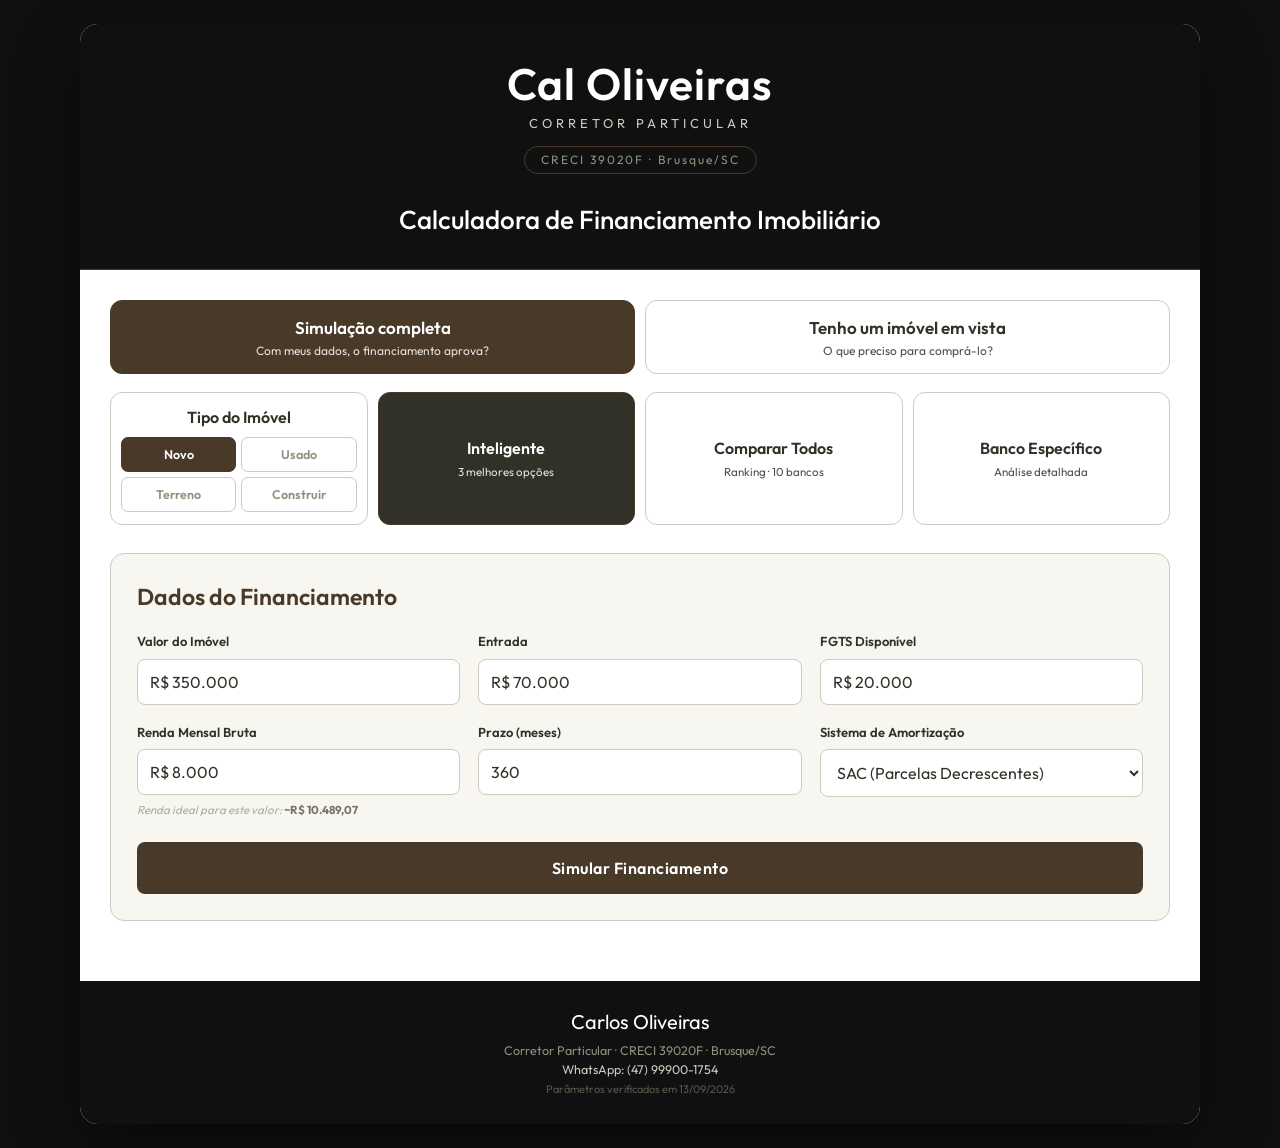
==== commit cd139b7f: "feat: versao combinada com ?modo= (link unico, anuncio cai direto no resultado) - Uma pagina com sel" ====
--- a/index.html
+++ b/index.html
@@ -19,6 +19,40 @@
         </div>
 
         <div class="content">
+            <div class="objetivo-toggle no-print" id="objetivoToggle">
+                <div class="objetivo-option active" data-objetivo="completo">
+                    <h3>Simulação completa</h3>
+                    <p>Com meus dados, o financiamento aprova?</p>
+                </div>
+                <div class="objetivo-option" data-objetivo="imovel">
+                    <h3>Tenho um imóvel em vista</h3>
+                    <p>O que preciso para comprá-lo?</p>
+                </div>
+            </div>
+
+            <div id="modoImovel" style="display:none;">
+                <div class="form-section">
+                    <h3>Qual imóvel você tem em vista?</h3>
+                    <div class="form-grid">
+                        <div class="form-group">
+                            <label>Tipo</label>
+                            <div class="tipo-toggle vi-tipo-toggle" id="viTipoToggle">
+                                <div class="tipo-option vi-tipo-option active" data-vitipo="novo">Novo</div>
+                                <div class="tipo-option vi-tipo-option" data-vitipo="usado">Usado</div>
+                                <div class="tipo-option vi-tipo-option" data-vitipo="terreno">Terreno</div>
+                                <div class="tipo-option vi-tipo-option" data-vitipo="construir">Construir</div>
+                            </div>
+                        </div>
+                        <div class="form-group">
+                            <label id="viLabelValor">Valor do Imóvel</label>
+                            <input type="text" id="viValor" inputmode="numeric" placeholder="R$ 500.000">
+                        </div>
+                    </div>
+                    <button class="btn" onclick="simularImovelEmVista()">Ver o que preciso para comprar</button>
+                </div>
+            </div>
+
+            <div id="modoCompleto">
             <div class="mode-selector">
                 <div class="tipo-box">
                     <div class="tipo-box-title">Tipo do Imóvel</div>
@@ -97,6 +131,7 @@
 
                 <button class="btn" onclick="calcular()">Simular Financiamento</button>
             </div>
+            </div><!-- /modoCompleto -->
 
             <div id="results" class="results"></div>
         </div>
@@ -113,8 +148,8 @@
     <div class="modal-overlay" id="leadModal">
         <div class="modal-box">
             <span class="modal-tag">Falta só um passo</span>
-            <h3>Sua simulação está pronta!</h3>
-            <p>Informe seu <strong>nome</strong> e <strong>WhatsApp</strong> para liberar o resultado. O Cal usa esses dados para te ajudar a conseguir as melhores condições de financiamento.</p>
+            <h3 id="leadModalTitulo">Sua simulação está pronta!</h3>
+            <p id="leadModalTexto">Informe seu <strong>nome</strong> e <strong>WhatsApp</strong> para liberar o resultado. O Cal usa esses dados para te ajudar a conseguir as melhores condições de financiamento.</p>
             <div class="form-group">
                 <label>Seu Nome</label>
                 <input type="text" id="nome" placeholder="Como você se chama?">
@@ -124,7 +159,7 @@
                 <input type="text" id="telefone" inputmode="numeric" placeholder="(47) 99999-9999">
             </div>
             <div class="modal-error" id="leadError"></div>
-            <button class="btn" style="margin-top:18px;" onclick="liberarSimulacao()">Ver minha simulação</button>
+            <button class="btn" style="margin-top:18px;" onclick="liberarSimulacao()" id="leadModalBtn">Ver minha simulação</button>
             <button class="modal-cancel" onclick="fecharLeadModal()">Voltar e revisar os dados</button>
             <p class="modal-privacy">Seus dados são usados apenas pelo Cal para te atender (WhatsApp e sistema de atendimento dele). Não são vendidos nem repassados a terceiros.</p>
         </div>
@@ -261,7 +296,7 @@
                     '<p>Cota varia por banco: <strong>Caixa e Sicoob até 80%</strong>, <strong>Bradesco 70%</strong> · Prazo máx.: <strong>20 anos</strong> · <strong>Sem FGTS</strong> · Fora do MCMV · Sistema <strong>SAC/TR</strong> · Juros ~<strong>12,73% a.a.</strong> (ref. Caixa). Cooperativas (Viacredi/Ailos, Sicredi) também operam terreno.</p>' +
                     avisos +
                     '<p><strong>Dica do Cal:</strong> comprando <strong>terreno + construção</strong> num contrato único, você volta a financiar até 80% do total, usar FGTS e pode até enquadrar no MCMV.</p>';
-                return colapsavel('🏞️ Terreno — regras da modalidade' + (temAvisos ? ' <em>(avisos importantes)</em>' : ''), conteudo, temAvisos);
+                return colapsavel('Terreno — regras da modalidade' + (temAvisos ? ' <em>(avisos importantes)</em>' : ''), conteudo, temAvisos);
             }
 
             // Terreno + Construção (inclui construção em terreno próprio)
@@ -270,7 +305,7 @@
                     '<span class="faixa-tag">Terreno + Construção</span>' +
                     '<p>Financia até <strong>80% do total</strong> (terreno + obra) · <strong>Pode usar FGTS</strong> · Prazo até <strong>35 anos</strong> · Pode enquadrar no <strong>MCMV</strong>.</p>' +
                     '<p><strong>Já tem o terreno?</strong> O valor dele conta como entrada — some ao campo "Entrada". Se o terreno vale 20% ou mais do total, dá para financiar 100% da obra.</p>';
-                let html = colapsavel('🏗️ Terreno + Construção — como funciona', conteudo, false);
+                let html = colapsavel('Terreno + Construção — como funciona', conteudo, false);
                 const fx = avaliarMCMV(renda, valorImovel, tipo);
                 if (fx) {
                     html += '<div class="mcmv-banner ' + (fx.faixa === 4 ? 'destaque-f4' : '') + '">' +
@@ -336,7 +371,14 @@
             executarSimulacao();
         }
 
-        function abrirLeadModal() {
+        function abrirLeadModal(ctx) {
+            contextoLead = ctx || 'simulacao';
+            const plano = contextoLead === 'plano';
+            document.getElementById('leadModalTitulo').textContent = plano ? 'Vamos traçar o seu plano' : 'Sua simulação está pronta!';
+            document.getElementById('leadModalTexto').innerHTML = plano
+                ? 'Deixe seu <strong>nome</strong> e <strong>WhatsApp</strong>. O Cal recebe a sua simulação e te chama para montar o caminho até este imóvel — sem compromisso.'
+                : 'Informe seu <strong>nome</strong> e <strong>WhatsApp</strong> para liberar o resultado. O Cal usa esses dados para te ajudar a conseguir as melhores condições de financiamento.';
+            document.getElementById('leadModalBtn').textContent = plano ? 'Quero meu plano' : 'Ver minha simulação';
             document.getElementById('leadError').textContent = '';
             document.getElementById('leadModal').classList.add('active');
             document.getElementById('nome').focus();
@@ -366,6 +408,7 @@
             erro.textContent = '';
             leadCapturado = true;
             fecharLeadModal();
+            if (contextoLead === 'plano') { concluirPlanoDoCal(); return; }
             executarSimulacao();
             enviarLeadParaCRM();
             document.getElementById('results').scrollIntoView({ behavior: 'smooth' });
@@ -408,7 +451,9 @@
                 'Imovel: ' + nomeTipo(s.tipo) + ' · R$ ' + formatMoney(s.valorImovel) + '\n' +
                 'Entrada: R$ ' + formatMoney(s.entrada) + ' | FGTS: R$ ' + formatMoney(s.fgts) + '\n' +
                 'Renda: R$ ' + formatMoney(s.renda) + ' | Prazo: ' + anos + ' | Sistema: ' + s.sistema + '\n\n' +
-                diagnostico + (linhaCampanha() ? '\n' + linhaCampanha() : '');
+                diagnostico +
+                (linhaImovelRef() ? '\n' + linhaImovelRef() : '') +
+                (linhaCampanha() ? '\n' + linhaCampanha() : '');
 
             const payload = {
                 nome: nome,
@@ -466,7 +511,7 @@
             const hoje = new Date().toLocaleDateString('pt-BR');
             const anosTxt = Number.isInteger(prazo / 12) ? (prazo / 12) + ' anos' : prazo + ' meses';
 
-            let html = '<div class="acoes-topo no-print"><button class="btn-imprimir" onclick="window.print()">🖨️ Baixar / Imprimir em PDF</button></div>';
+            let html = '<div class="acoes-topo no-print"><button class="btn-imprimir" onclick="window.print()">Baixar / Imprimir em PDF</button></div>';
             html += '<div class="resumo-sim">' +
                 '<div class="resumo-titulo">Simulação de Financiamento' + (nomeCli ? ' · ' + nomeCli : '') + ' · ' + hoje + '</div>' +
                 '<div class="resumo-linha">' + nomeTipo(tipoImovel) + ' · Valor ' +
@@ -491,7 +536,7 @@
                 '<li><strong>Perfil de risco</strong> avaliado por cada instituição</li>' +
                 '</ul>' +
                 '<p><strong>Recomendação:</strong> use como referência inicial e confirme as condições reais diretamente com o Cal.</p>';
-            return colapsavel('ℹ️ Leia antes de consultar os bancos', conteudo, false);
+            return colapsavel('Leia antes de consultar os bancos', conteudo, false);
         }
 
         function calcularInteligente(valorImovel, entradaTotal, renda, prazo, sistema) {
@@ -701,7 +746,7 @@
                     '<tr><td class="ficha-lbl">Última prestação</td><td class="ficha-val">R$ ' + formatMoney(parcelaFinal) + '</td></tr>' +
                     '</table>';
 
-                html += '<div class="warning-box" style="border-left-color: var(--aprovado-vivo);"><strong>💡 Bom saber:</strong> você não precisa pagar até o fim. Amortizando ou quitando antes do prazo, você <strong>abate juros</strong> — e no SAC a parcela ainda diminui todo mês.</div>';
+                html += '<div class="warning-box" style="border-left-color: var(--aprovado-vivo);"><strong>Bom saber:</strong> você não precisa pagar até o fim. Amortizando ou quitando antes do prazo, você <strong>abate juros</strong> — e no SAC a parcela ainda diminui todo mês.</div>';
                 html += '<div class="approval-notice no-print"><h5>Aprovação baseada em critérios públicos</h5>' +
                     '<p>O banco poderá aprovar um percentual menor que ' + ltv + '% conforme análise individual de crédito, score e histórico. Confirme o percentual real para o seu perfil.</p></div>';
                 if (tipoImovel === 'terreno') {
@@ -864,7 +909,7 @@
             if (top.length === 0) return '';
 
             let html = '<div class="dicas-box">';
-            html += '<h4>Dá para melhorar ainda mais 📈</h4>';
+            html += '<h4>Dá para melhorar ainda mais </h4>';
             html += '<p class="dicas-sub">Seu financiamento foi aprovado — e, dentro das regras dos bancos, esses ajustes deixam ele ainda mais barato:</p>';
             html += '<ul>';
             top.forEach(d => { html += '<li>' + d + '</li>'; });
@@ -887,23 +932,23 @@
             const linhas = [
                 'Olá Cal! Acabei de simular um financiamento:',
                 '',
-                '📋 MEUS DADOS:',
+                'MEUS DADOS:',
                 '• Nome: ' + nome,
                 '• Telefone: ' + telefone,
                 '',
-                '🏠 IMÓVEL:',
+                'IMÓVEL:',
                 '• Tipo: ' + nomeTipo(s.tipo),
                 '• Valor do imóvel: R$ ' + formatMoney(s.valorImovel),
                 '• Entrada: R$ ' + formatMoney(s.entrada),
                 '• FGTS disponível: R$ ' + formatMoney(s.fgts),
                 '',
-                '💰 SIMULAÇÃO:',
+                'SIMULAÇÃO:',
                 '• Renda mensal bruta: R$ ' + formatMoney(s.renda),
                 '• Prazo: ' + anosTxt,
                 '• Sistema: ' + s.sistema,
                 '• Banco escolhido: ' + r.banco.nome,
                 '',
-                '📊 RESULTADO:',
+                'RESULTADO:',
                 '• Valor financiado: R$ ' + formatMoney(r.valorFinanciado),
                 '• Primeira parcela: R$ ' + formatMoney(r.parcelaInicial),
                 '• Última parcela: R$ ' + formatMoney(r.parcelaFinal),
@@ -970,25 +1015,374 @@
             return partes.length ? 'Campanha: ' + partes.join(' / ') : '';
         }
 
-        // Carimbo de verificação dos parâmetros (vem do params.js)
+
+        /* =====================================================================
+           MODO "TENHO UM IMOVEL EM VISTA" — calculo reverso
+           O cliente informa so o imovel; a ferramenta responde o que ele precisa
+           ter (entrada, renda, custos) para comprar. Usa os mesmos parametros do
+           params.js e os mesmos helpers de parcela da simulacao completa.
+           ===================================================================== */
+        let objetivoAtual = 'completo';   // 'completo' (simulação nos bancos) | 'imovel' (o que preciso)
+        let viTipo = 'novo';
+        let contextoLead = 'simulacao';   // 'simulacao' | 'plano'
+        let imovelRef = { id: '', link: '' };
+        let ultimoImovelEmVista = null;
+
+        function esc(s) {
+            return String(s || '').replace(/[&<>"']/g, c => ({ '&': '&amp;', '<': '&lt;', '>': '&gt;', '"': '&quot;', "'": '&#39;' }[c]));
+        }
+
+        function anosTxt(m) { return Number.isInteger(m / 12) ? (m / 12) + ' anos' : m + ' meses'; }
+
+        function linhaImovelRef() {
+            const l = [];
+            if (imovelRef.id) l.push('Ref. imovel: ' + imovelRef.id);
+            if (imovelRef.link) l.push('Anuncio: ' + imovelRef.link);
+            return l.join('\n');
+        }
+
+        // Eventos de conversão: preparados para quando houver Pixel/Analytics instalado.
+        function registrarEvento(nome, dados) {
+            try {
+                (window.dataLayer = window.dataLayer || []).push(Object.assign({ event: nome }, dados || {}));
+                if (typeof gtag === 'function') gtag('event', nome, dados || {});
+                if (typeof fbq === 'function') fbq('trackCustom', nome, dados || {});
+            } catch (e) { /* silencioso */ }
+        }
+
+        /* ---------- seletor de objetivo ---------- */
+        function selecionarObjetivo(obj, manterResultado) {
+            objetivoAtual = obj;
+            document.querySelectorAll('.objetivo-option').forEach(o => o.classList.toggle('active', o.dataset.objetivo === obj));
+            document.getElementById('modoCompleto').style.display = (obj === 'completo') ? '' : 'none';
+            document.getElementById('modoImovel').style.display = (obj === 'imovel') ? '' : 'none';
+            if (!manterResultado) document.getElementById('results').innerHTML = '';
+        }
+        document.querySelectorAll('.objetivo-option').forEach(o => {
+            o.addEventListener('click', function () { selecionarObjetivo(this.dataset.objetivo); });
+        });
+
+        document.querySelectorAll('.vi-tipo-option').forEach(opt => {
+            opt.addEventListener('click', function () { setViTipo(this.dataset.vitipo); });
+        });
+        function setViTipo(t) {
+            viTipo = t;
+            document.querySelectorAll('.vi-tipo-option').forEach(o => o.classList.toggle('active', o.dataset.vitipo === t));
+            const lbl = document.getElementById('viLabelValor');
+            if (lbl) lbl.textContent = t === 'terreno' ? 'Valor do Terreno' : t === 'construir' ? 'Valor total (terreno + obra)' : 'Valor do Imóvel';
+        }
+        document.getElementById('viValor').addEventListener('input', function () { aplicarMascaraDinheiro(this); });
+        document.getElementById('viValor').addEventListener('keydown', function (e) { if (e.key === 'Enter') simularImovelEmVista(); });
+
+        /* ---------- motor do calculo reverso ---------- */
+        // Cenários por banco válidos para este tipo/valor (cota, prazo máx. e taxa efetivos)
+        function cenariosParaImovel(tipo, valor) {
+            return Object.keys(BANCOS).map(c => {
+                const b = BANCOS[c];
+                let ltv, prazoMax, taxa, limite;
+                if (tipo === 'terreno') {
+                    if (!b.terreno) return null;
+                    ltv = b.terrenoLtv || TERRENO.ltv; prazoMax = TERRENO.prazoMax; limite = TERRENO.limiteMax; taxa = TERRENO.taxaNominal;
+                } else if (tipo === 'construir') {
+                    ltv = 80; prazoMax = b.prazoMax; limite = b.limiteMax; taxa = b.taxa;
+                } else {
+                    ltv = (tipo === 'novo') ? b.ltvNovo : b.ltvUsado; prazoMax = b.prazoMax; limite = b.limiteMax; taxa = b.taxa;
+                }
+                if (valor > limite) return null;
+                return { codigo: c, banco: b, ltv, prazoMax, taxa };
+            }).filter(Boolean);
+        }
+
+        function calcularImovelEmVista(valor, tipo) {
+            const cen = cenariosParaImovel(tipo, valor);
+            if (!cen.length) return null;
+            const ehTerreno = tipo === 'terreno';
+
+            const ltvMax = Math.max.apply(null, cen.map(x => x.ltv));
+            const entradaMin = Math.round(valor * (1 - ltvMax / 100));
+            const vf = valor - entradaMin;
+            const taxaRef = Math.min.apply(null, cen.map(x => x.taxa));          // melhor taxa entre os bancos que operam este valor
+            const prazoLongo = Math.max.apply(null, cen.map(x => x.prazoMax));   // 420 meses (35 anos) ou 240 no terreno
+            const prazoSac = Math.min(360, prazoLongo);
+            const tm = taxaRef / 100 / 12;
+
+            // terreno: só SAC (padrão Caixa lote urbanizado). Demais: PRICE longo = cenário mais leve; SAC 30 anos = conservador
+            const parcelaLeve = ehTerreno ? parcelaInicialDe(vf, prazoLongo, tm, 'SAC') : parcelaInicialDe(vf, prazoLongo, tm, 'PRICE');
+            const parcelaSac = parcelaInicialDe(vf, prazoSac, tm, 'SAC');
+            const rendaLeve = parcelaLeve / COMPROMETIMENTO_MAX;
+            const rendaSac = parcelaSac / COMPROMETIMENTO_MAX;
+
+            const itbi = valor * CUSTOS_AQUISICAO.itbi / 100;
+            const registro = valor * CUSTOS_AQUISICAO.registro / 100;
+            const totalSaida = entradaMin + itbi + registro;
+
+            const fgtsOk = !ehTerreno && valor <= TETO_SFH;
+
+            // MCMV: dentro do teto? e a renda necessária com juros da Faixa 4 cabe no limite dela?
+            let mcmv = null;
+            if (!ehTerreno && tipo !== 'construir') {
+                const f4 = MCMV_FAIXAS[MCMV_FAIXAS.length - 1];
+                if (valor <= f4.tetoImovel) {
+                    const entradaF4 = Math.round(valor * 0.20);
+                    const vfF4 = valor - entradaF4;
+                    const parcelaF4 = parcelaInicialDe(vfF4, 420, MCMV_TAXA_F4 / 100 / 12, 'PRICE');
+                    const rendaF4 = parcelaF4 / COMPROMETIMENTO_MAX;
+                    mcmv = { faixa: f4, entrada: entradaF4, parcela: parcelaF4, renda: rendaF4, cabe: rendaF4 <= f4.rendaMax };
+                }
+            }
+
+            return { valor, tipo, ltvMax, entradaMin, vf, taxaRef, prazoLongo, prazoSac, parcelaLeve, parcelaSac, rendaLeve, rendaSac, itbi, registro, totalSaida, fgtsOk, mcmv, ehTerreno, bancos: cen.length };
+        }
+
+        function simularImovelEmVista() {
+            const valor = removerMascara(document.getElementById('viValor').value);
+            if (valor <= 0) { alert('Informe o valor do imóvel que você tem em vista.'); return; }
+            const r = calcularImovelEmVista(valor, viTipo);
+            if (!r) {
+                document.getElementById('results').innerHTML =
+                    '<div class="mcmv-banner indisponivel"><h4>Valor acima do que os bancos parametrizados operam</h4>' +
+                    '<p>Para ' + nomeTipo(viTipo).toLowerCase() + ' de R$ ' + formatMoney(valor) + ' a condição é caso a caso. Fale direto com o Cal pelo WhatsApp.</p></div>';
+                return;
+            }
+            r.situacao = null;
+            ultimoImovelEmVista = r;
+            registrarEvento('simulation_completed', { modo: 'imovel_em_vista', valor: valor, tipo: viTipo });
+            document.getElementById('results').innerHTML = renderImovelEmVista(r);
+            ['viEntrada', 'viFgts', 'viRenda'].forEach(id => {
+                const el = document.getElementById(id);
+                if (el) el.addEventListener('input', function () { aplicarMascaraDinheiro(this); avaliarSituacao(); });
+            });
+            document.getElementById('results').scrollIntoView({ behavior: 'smooth', block: 'start' });
+        }
+
+        function renderImovelEmVista(r) {
+            const hoje = new Date().toLocaleDateString('pt-BR');
+            const refTxt = imovelRef.id ? ' · ref. ' + esc(imovelRef.id) : '';
+
+            let html = '<div class="acoes-topo no-print"><button class="btn-imprimir" onclick="window.print()">Baixar / Imprimir em PDF</button></div>';
+
+            html += '<div class="vi-card">' +
+                '<div class="vi-kicker">Imóvel em vista · ' + nomeTipo(r.tipo) + refTxt + ' · ' + hoje + '</div>' +
+                '<h3 class="vi-titulo">Para comprar este ' + (r.ehTerreno ? 'terreno' : 'imóvel') + ' de <strong>R$ ' + formatMoney(r.valor) + '</strong>, você precisa de:</h3>' +
+                '<div class="bank-details vi-grid">' +
+                item('Entrada mínima', 'R$ ' + formatMoney(r.entradaMin), (100 - r.ltvMax) + '% do valor' + (r.fgtsOk ? ' · FGTS pode abater' : r.ehTerreno ? ' · sem FGTS' : ''), 'destaque') +
+                item('Financiamento (até)', 'R$ ' + formatMoney(r.vf), 'cota máx. ' + r.ltvMax + '% · ' + r.bancos + ' banco' + (r.bancos > 1 ? 's' : '') + ' operam') +
+                item('Renda familiar necessária', 'a partir de R$ ' + formatMoney(r.rendaLeve), (r.ehTerreno ? 'SAC ' : 'PRICE ') + anosTxt(r.prazoLongo) + ' · parcela ~R$ ' + formatMoney(r.parcelaLeve), 'destaque') +
+                (r.ehTerreno ? '' : item('Renda com SAC em ' + anosTxt(r.prazoSac), 'R$ ' + formatMoney(r.rendaSac), '1ª parcela ~R$ ' + formatMoney(r.parcelaSac) + ' (depois cai)')) +
+                item('Custos de escritura', '~R$ ' + formatMoney(r.itbi + r.registro), 'ITBI ' + CUSTOS_AQUISICAO.itbi + '% + registro ~' + CUSTOS_AQUISICAO.registro + '% · pagos à vista') +
+                item('Total para "sair do zero"', 'R$ ' + formatMoney(r.totalSaida), 'entrada + custos de escritura', 'verde') +
+                '</div>';
+
+            let notas = '';
+            if (r.mcmv) {
+                if (r.mcmv.cabe) {
+                    notas += '<p><strong>Cabe no Minha Casa Minha Vida (Faixa ' + r.mcmv.faixa.faixa + ')</strong> se a renda familiar for até R$ ' + formatMoney(r.mcmv.faixa.rendaMax) +
+                        ': com juros de até ' + MCMV_TAXA_F4.toFixed(1).replace('.', ',') + '% a.a. e entrada de 20% (R$ ' + formatMoney(r.mcmv.entrada) + '), a renda necessária cai para <strong>~R$ ' + formatMoney(r.mcmv.renda) + '</strong>.</p>';
+                } else {
+                    notas += '<p>Está dentro do teto do MCMV (R$ ' + formatMoney(r.mcmv.faixa.tetoImovel) + '), mas a parcela pede renda acima de R$ ' + formatMoney(r.mcmv.faixa.rendaMax) + ' — para usar o programa seria preciso <strong>entrada maior</strong>.</p>';
+                }
+            }
+            if (r.ehTerreno) notas += '<p>Terreno (lote urbanizado): financia até ' + r.ltvMax + '%, prazo máximo ' + anosTxt(TERRENO.prazoMax) + ', sistema SAC, <strong>sem uso de FGTS</strong> e fora do MCMV.</p>';
+            if (r.tipo === 'construir') notas += '<p>Terreno + construção: se você já tem o terreno, o valor dele conta como entrada.</p>';
+            notas += '<p class="vi-mini">Cálculo pela regra de 30% de comprometimento da renda, com a melhor taxa entre os bancos parametrizados (' + r.taxaRef.toFixed(2).replace('.', ',') + '% a.a.). Seguros e tarifas do banco não estão incluídos — a parcela real costuma ficar um pouco acima.</p>';
+            html += '<div class="vi-notas">' + notas + '</div></div>';
+
+            html += '<div class="vi-ajuste"><h4>Tenho menos renda ou menos entrada — e agora?</h4>' +
+                '<p>Preencha o que você tem hoje. A resposta atualiza na hora.</p>' +
+                '<div class="form-grid">' +
+                '<div class="form-group"><label>Entrada que tenho</label><input type="text" id="viEntrada" inputmode="numeric" placeholder="R$ 0"></div>' +
+                (r.fgtsOk ? '<div class="form-group"><label>FGTS disponível</label><input type="text" id="viFgts" inputmode="numeric" placeholder="R$ 0"></div>' : '') +
+                '<div class="form-group"><label>Renda familiar bruta</label><input type="text" id="viRenda" inputmode="numeric" placeholder="R$ 0"></div>' +
+                '</div><div id="viDiagnostico"></div></div>';
+
+            html += '<div class="vi-ctas no-print">';
+            if (imovelRef.link) html += '<a class="btn vi-btn-sec" href="' + esc(imovelRef.link) + '" target="_blank" rel="noopener" onclick="registrarEvento(\'property_clicked\')">Conhecer este imóvel</a>';
+            html += '<button class="btn" onclick="pedirPlanoDoCal()">Quero um plano do Cal para chegar lá</button>' +
+                '<button class="btn vi-btn-sec" onclick="irParaSimulacaoCompleta()">Simular o financiamento nos bancos</button>' +
+                '</div>';
+
+            html += colapsavel('Como este cálculo foi feito',
+                '<p>Os valores são <strong>estimativas de referência</strong> calculadas com critérios públicos: cota máxima de financiamento de cada banco, melhor taxa parametrizada e a regra de que a parcela não pode passar de 30% da renda familiar bruta. Não incluem seguros (MIP/DFI) nem tarifas, que o banco soma à parcela.</p>' +
+                '<p>Os custos de escritura (ITBI e registro) variam por município e podem ter descontos em programas habitacionais. A aprovação, a taxa e as condições finais dependem da análise de crédito de cada instituição.</p>' +
+                '<p><strong>Não é proposta nem pré-aprovação.</strong> Use como ponto de partida e confirme com o Cal.</p>', false);
+
+            html += '<div class="print-rodape print-only"><strong>Carlos Oliveiras</strong> · Corretor Particular · CRECI 39020F · Brusque/SC · WhatsApp (47) 99900-1754<br>Este documento é uma simulação de referência, calculada com critérios públicos e parâmetros médios de mercado. Os valores definitivos — taxas, prazos, cota e a documentação exigida — só podem ser confirmados diretamente com a instituição financeira escolhida, após análise de crédito e avaliação do imóvel. Faça contato direto para uma condução pontual da sua situação.</div>';
+            return html;
+
+            function item(label, valor, sub, classe) {
+                return '<div class="detail-item"><div class="detail-label">' + label + '</div>' +
+                    '<div class="detail-value' + (classe ? ' ' + classe : '') + '">' + valor + '</div>' +
+                    (sub ? '<div class="detail-sub">' + sub + '</div>' : '') + '</div>';
+            }
+        }
+
+        // Diagnóstico ao vivo do bloco "e agora?"
+        function avaliarSituacao() {
+            const r = ultimoImovelEmVista;
+            const box = document.getElementById('viDiagnostico');
+            if (!r || !box) return;
+            const entrada = removerMascara((document.getElementById('viEntrada') || {}).value);
+            const fgts = r.fgtsOk ? removerMascara((document.getElementById('viFgts') || {}).value) : 0;
+            const renda = removerMascara((document.getElementById('viRenda') || {}).value);
+            if (entrada <= 0 && fgts <= 0 && renda <= 0) { box.innerHTML = ''; r.situacao = null; return; }
+
+            const tm = r.taxaRef / 100 / 12;
+            const sistema = r.ehTerreno ? 'SAC' : 'PRICE';
+            const entradaDisp = entrada + fgts;
+            const linhas = [];
+            let tudoOk = true;
+
+            let vfReal = r.vf;
+            if (entradaDisp > 0 || renda > 0) {
+                if (entradaDisp < r.entradaMin) {
+                    tudoOk = false;
+                    linhas.push({ ok: false, t: 'Entrada: faltam <strong>R$ ' + formatMoney(r.entradaMin - entradaDisp) + '</strong> para o mínimo de R$ ' + formatMoney(r.entradaMin) + (fgts > 0 ? ' (já contando o FGTS)' : '') + '.' });
+                } else {
+                    vfReal = r.valor - entradaDisp;
+                    linhas.push({ ok: true, t: 'Entrada: <strong>ok</strong>' + (entradaDisp > r.entradaMin ? ' — com R$ ' + formatMoney(entradaDisp) + ' você financia só R$ ' + formatMoney(vfReal) + ' e a parcela cai.' : '.') });
+                }
+            }
+
+            if (renda > 0) {
+                const parcela = parcelaInicialDe(vfReal, r.prazoLongo, tm, sistema);
+                const comp = parcela / renda;
+                if (comp <= COMPROMETIMENTO_MAX) {
+                    linhas.push({ ok: true, t: 'Renda: <strong>comporta</strong> — parcela ~R$ ' + formatMoney(parcela) + ' = ' + (comp * 100).toFixed(1).replace('.', ',') + '% da renda (limite 30%).' });
+                } else {
+                    tudoOk = false;
+                    const rendaNec = parcela / COMPROMETIMENTO_MAX;
+                    const maxVf = maxFinanciadoPara(renda * COMPROMETIMENTO_MAX, r.prazoLongo, tm, sistema);
+                    const entradaParaCaber = Math.max(r.entradaMin, r.valor - maxVf);
+                    linhas.push({
+                        ok: false, t: 'Renda: parcela ~R$ ' + formatMoney(parcela) + ' = ' + (comp * 100).toFixed(1).replace('.', ',') + '% da renda (limite 30%). Dois caminhos:' +
+                            '<ul><li><strong>Compor renda</strong> (cônjuge/familiar): faltam ~R$ ' + formatMoney(rendaNec - renda) + '/mês para chegar a R$ ' + formatMoney(rendaNec) + '.</li>' +
+                            '<li><strong>Aumentar a entrada</strong> para ~R$ ' + formatMoney(entradaParaCaber) + (entradaDisp > 0 ? ' (+R$ ' + formatMoney(Math.max(0, entradaParaCaber - entradaDisp)) + ')' : '') + ' — aí a parcela cabe na sua renda atual.</li></ul>'
+                    });
+                }
+            }
+
+            const titulo = tudoOk
+                ? 'Com o que você tem hoje, este imóvel está ao seu alcance.'
+                : 'Ainda não fecha — mas dá para traçar o caminho:';
+            box.innerHTML = '<div class="vi-diag ' + (tudoOk ? 'ok' : 'gap') + '"><div class="vi-diag-titulo">' + titulo + '</div><ul>' +
+                linhas.map(l => '<li class="' + (l.ok ? 'ok' : 'gap') + '">' + l.t + '</li>').join('') + '</ul></div>';
+
+            r.situacao = { entrada, fgts, renda, ok: tudoOk, texto: linhas.map(l => l.t.split('</li>').join(' ').split('<ul>').join(' ').replace(/<[^>]+>/g, '')).join(' | ') };
+        }
+
+        // Leva para a simulação completa já com os dados que o cliente informou
+        function irParaSimulacaoCompleta() {
+            const r = ultimoImovelEmVista;
+            selecionarObjetivo('completo');
+            if (r) {
+                document.getElementById('valorImovel').value = 'R$ ' + r.valor.toLocaleString('pt-BR');
+                const opt = document.querySelector('#tipoToggle .tipo-option[data-tipo="' + r.tipo + '"]');
+                if (opt) opt.click();
+                if (r.situacao) {
+                    if (r.situacao.entrada > 0) document.getElementById('entrada').value = 'R$ ' + r.situacao.entrada.toLocaleString('pt-BR');
+                    if (r.fgtsOk) document.getElementById('fgts').value = r.situacao.fgts > 0 ? 'R$ ' + r.situacao.fgts.toLocaleString('pt-BR') : '';
+                    if (r.situacao.renda > 0) document.getElementById('renda').value = 'R$ ' + r.situacao.renda.toLocaleString('pt-BR');
+                }
+                atualizarRendaIdeal();
+            }
+            document.getElementById('modoCompleto').scrollIntoView({ behavior: 'smooth', block: 'start' });
+        }
+
+        /* ---------- captura "Quero um plano do Cal" ---------- */
+        function pedirPlanoDoCal() {
+            if (!ultimoImovelEmVista) return;
+            registrarEvento('lead_started', { modo: 'imovel_em_vista' });
+            abrirLeadModal('plano');
+        }
+
+        function concluirPlanoDoCal() {
+            const r = ultimoImovelEmVista;
+            if (!r) return;
+            const nome = document.getElementById('nome').value.trim();
+            const telefone = document.getElementById('telefone').value.trim();
+            const s = r.situacao;
+
+            const observacoes = [
+                'PODER DE COMPRA — IMOVEL EM VISTA',
+                'Imovel: ' + nomeTipo(r.tipo) + ' · R$ ' + formatMoney(r.valor),
+                linhaImovelRef(),
+                'Entrada minima: R$ ' + formatMoney(r.entradaMin) + ' | Financiamento: R$ ' + formatMoney(r.vf),
+                'Renda necessaria: a partir de R$ ' + formatMoney(r.rendaLeve) + (r.ehTerreno ? ' (SAC)' : ' (PRICE) / R$ ' + formatMoney(r.rendaSac) + ' (SAC 30a)'),
+                'Custos escritura: ~R$ ' + formatMoney(r.itbi + r.registro) + ' | Total p/ sair do zero: R$ ' + formatMoney(r.totalSaida),
+                s ? 'SITUACAO HOJE: entrada R$ ' + formatMoney(s.entrada) + (r.fgtsOk ? ' + FGTS R$ ' + formatMoney(s.fgts) : '') + ' | renda R$ ' + formatMoney(s.renda) + '\n' + (s.ok ? 'AO ALCANCE — ' : 'GAP — ') + s.texto : 'Situacao atual nao informada',
+                linhaCampanha()
+            ].filter(Boolean).join('\n');
+
+            const payload = {
+                nome: nome,
+                telefone: telefone,
+                origem: 'Poder de Compra',
+                tipoInteresse: 'Imovel em vista - ' + nomeTipo(r.tipo),
+                orcamento: r.valor,
+                funil: 'Novo Lead',
+                temperatura: (s && s.ok) ? 'Quente' : 'Morno',
+                observacoes: observacoes
+            };
+            fetch('/.netlify/functions/enviar-lead', {
+                method: 'POST',
+                headers: { 'Content-Type': 'application/json' },
+                body: JSON.stringify(payload)
+            }).catch(function () { /* silencioso */ });
+            registrarEvento('lead_submitted', { modo: 'imovel_em_vista' });
+
+            const zap = [
+                'Olá, Cal! Sou ' + nome + '.',
+                'Vi um ' + (r.ehTerreno ? 'terreno' : 'imóvel') + ' de R$ ' + formatMoney(r.valor) + ' (' + nomeTipo(r.tipo) + (imovelRef.id ? ', ref. ' + imovelRef.id : '') + ') e simulei meu poder de compra:',
+                '- Entrada mínima: R$ ' + formatMoney(r.entradaMin),
+                '- Renda necessária: a partir de R$ ' + formatMoney(r.rendaLeve),
+                '- Custos de escritura: ~R$ ' + formatMoney(r.itbi + r.registro),
+                s ? '- Hoje tenho: entrada R$ ' + formatMoney(s.entrada + (r.fgtsOk ? s.fgts : 0)) + ' e renda R$ ' + formatMoney(s.renda) : '',
+                imovelRef.link ? '- Anúncio: ' + imovelRef.link : '',
+                '',
+                s && s.ok ? 'Quero entender os próximos passos!' : 'Quero um plano para chegar lá!'
+            ].filter(l => l !== '');
+            registrarEvento('whatsapp_clicked', { modo: 'imovel_em_vista' });
+            window.open('https://wa.me/' + WHATSAPP_CAL + '?text=' + encodeURIComponent(zap.join('\n')), '_blank');
+        }
+
+        /* ---------- parametros da URL ----------
+           ?modo=imovel|completo  — abre direto no modo certo (o seletor continua disponível)
+           ?valor=799000&tipo=novo&imovel=REF&link=https://anuncio
+           ?utm_source=...&utm_medium=...&utm_campaign=...  — origem da campanha  */
         (function () {
             const el = document.getElementById('dataVerificacao');
             if (el && typeof DATA_VERIFICACAO === 'string') el.textContent = DATA_VERIFICACAO;
-        })();
-
-        // ?valor=799000&tipo=novo — abre a calculadora já com o imóvel preenchido
-        (function () {
+
             const p = new URLSearchParams(location.search);
             const tipo = (p.get('tipo') || '').toLowerCase();
+            imovelRef.id = (p.get('imovel') || '').replace(/[^\w\-\.]/g, '').slice(0, 40);
+            const link = p.get('link') || '';
+            if (/^https?:\/\//i.test(link)) imovelRef.link = link.slice(0, 300);
+
             if (['novo', 'usado', 'terreno', 'construir'].indexOf(tipo) >= 0) {
-                const opt = document.querySelector('.tipo-option[data-tipo="' + tipo + '"]');
+                setViTipo(tipo);
+                const opt = document.querySelector('#tipoToggle .tipo-option[data-tipo="' + tipo + '"]');
                 if (opt) opt.click();
             }
+
             const valor = parseInt((p.get('valor') || '').replace(/\D/g, ''), 10) || 0;
             if (valor > 0) {
-                document.getElementById('valorImovel').value = 'R$ ' + valor.toLocaleString('pt-BR');
+                const txt = 'R$ ' + valor.toLocaleString('pt-BR');
+                document.getElementById('valorImovel').value = txt;
+                document.getElementById('viValor').value = txt;
                 atualizarRendaIdeal();
             }
+
+            // modo=imovel (ou só ?valor= sem modo) abre direto na resposta, sem cadastro
+            const modo = (p.get('modo') || '').toLowerCase();
+            if (modo === 'imovel' || (!modo && valor > 0)) {
+                selecionarObjetivo('imovel', true);
+                if (valor > 0) {
+                    simularImovelEmVista();
+                    registrarEvento('simulation_started', { modo: 'imovel_em_vista', via: 'url' });
+                }
+            }
+            registrarEvento('page_view', Object.assign({ modo: objetivoAtual, valor: valor || undefined }, origemUTM));
         })();
     </script>
 </body>
--- a/estilo.css
+++ b/estilo.css
@@ -689,6 +689,30 @@
         }
     
 /* =====================================================================
+   SELETOR DE OBJETIVO (Simulacao completa x Tenho um imovel em vista)
+   ===================================================================== */
+.objetivo-toggle {
+    display: grid;
+    grid-template-columns: 1fr 1fr;
+    gap: 10px;
+    margin-bottom: 18px;
+}
+.objetivo-option {
+    padding: 14px 12px;
+    border: 1.5px solid var(--cinza-claro);
+    border-radius: 12px;
+    background: var(--branco);
+    cursor: pointer;
+    text-align: center;
+    transition: all 0.25s ease;
+}
+.objetivo-option:hover { border-color: var(--cinza); transform: translateY(-2px); }
+.objetivo-option.active { border-color: var(--terra-medio); background: var(--terra-medio); color: var(--branco); }
+.objetivo-option h3 { font-family: 'Outfit', sans-serif; font-size: 17px; font-weight: 600; margin-bottom: 3px; }
+.objetivo-option p { font-size: 12px; opacity: 0.85; line-height: 1.35; }
+@media (max-width: 768px) { .objetivo-option h3 { font-size: 15px; } .objetivo-option p { font-size: 11px; } }
+
+/* =====================================================================
    PODER DE COMPRA (imovel/index.html) — estilos próprios da 2ª ferramenta
    ===================================================================== */
 .tipo-toggle.vi-tipo-toggle { grid-template-columns: repeat(4, 1fr); }
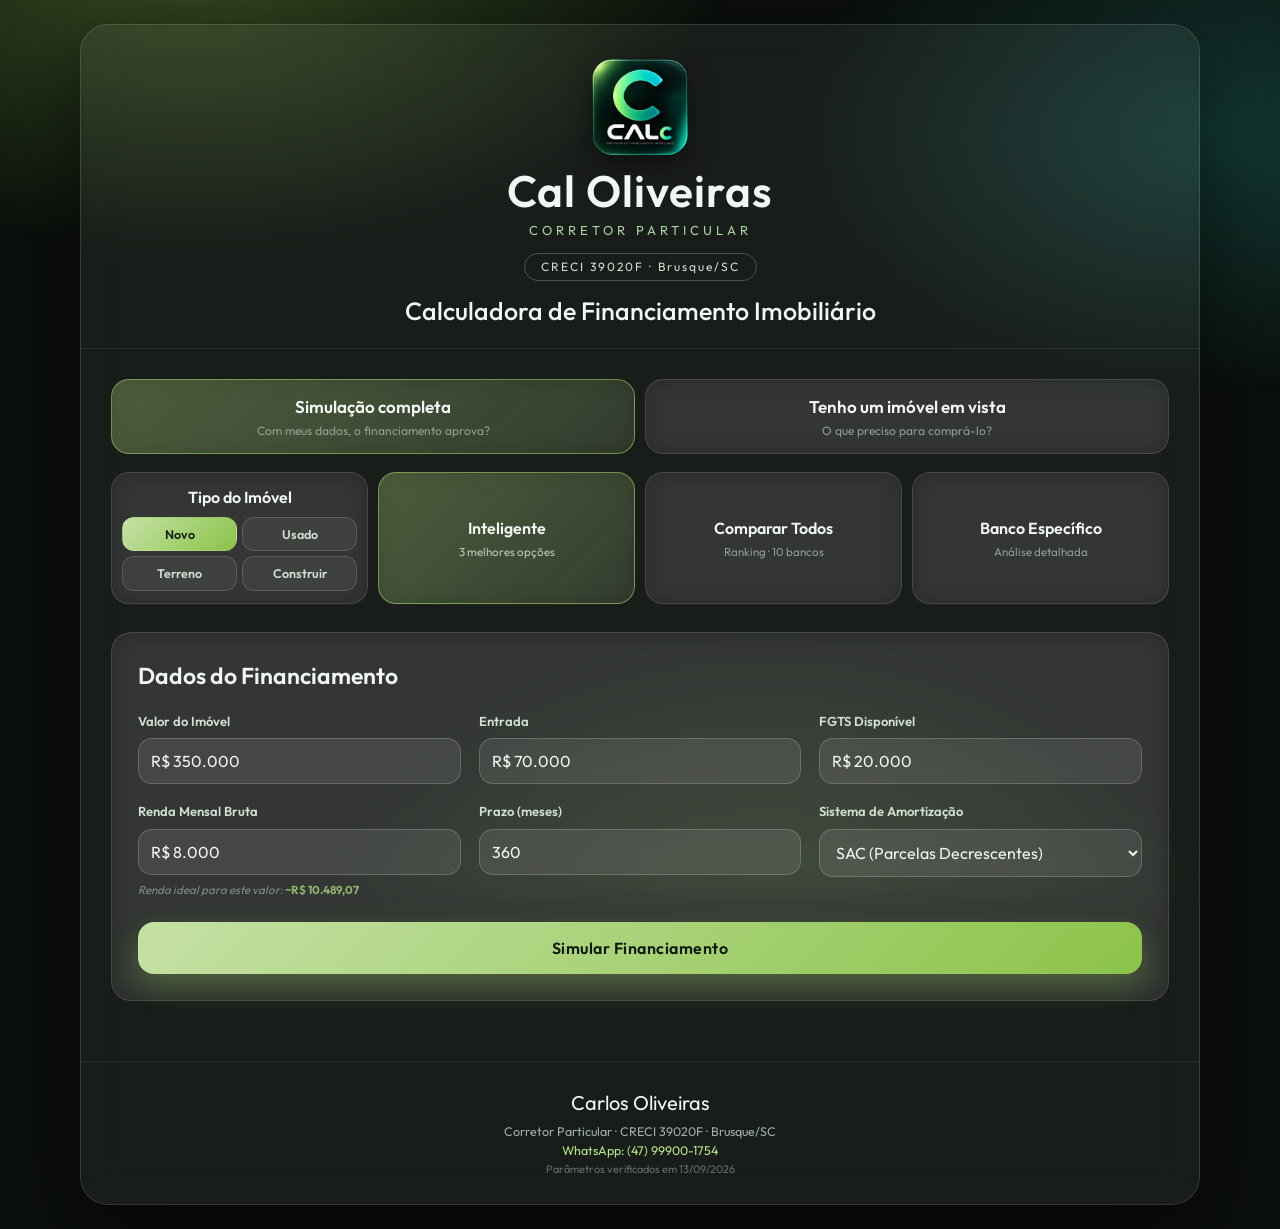
==== commit cf09ec45: "feat(marca): logo CALc como icone de tela inicial, favicon e cabecalho - marca/: icones 512/192/180/" ====
--- a/index.html
+++ b/index.html
@@ -3,15 +3,35 @@
 <head>
     <meta charset="UTF-8">
     <meta name="viewport" content="width=device-width, initial-scale=1.0">
-    <title>Calculadora de Financiamento · Cal Oliveiras</title>
+    <title>CALc · Simulador de Financiamento — Cal Oliveiras</title>
     <link rel="preconnect" href="https://fonts.googleapis.com">
     <link rel="preconnect" href="https://fonts.gstatic.com" crossorigin>
     <link href="https://fonts.googleapis.com/css2?family=Outfit:wght@300;400;500;600;700;800&display=swap" rel="stylesheet">
     <link rel="stylesheet" href="estilo.css">
+
+    <!-- Marca CALc: icone na tela inicial do celular, favicon e cor do app -->
+    <link rel="icon" href="marca/favicon.ico" sizes="any">
+    <link rel="icon" type="image/png" sizes="32x32" href="marca/icone-32.png">
+    <link rel="apple-touch-icon" sizes="180x180" href="marca/icone-180.png">
+    <link rel="manifest" href="manifest.webmanifest">
+    <meta name="theme-color" content="#0B0F0C">
+    <meta name="apple-mobile-web-app-title" content="CALc">
+    <meta name="application-name" content="CALc">
+    <meta name="apple-mobile-web-app-capable" content="yes">
+    <meta name="apple-mobile-web-app-status-bar-style" content="black-translucent">
+
+    <!-- Compartilhamento (WhatsApp, Instagram, Facebook) -->
+    <meta property="og:type" content="website">
+    <meta property="og:title" content="CALc — Simulador de Financiamento Imobiliário">
+    <meta property="og:description" content="Descubra a entrada, a renda necessária e os custos para comprar o imóvel que você tem em vista.">
+    <meta property="og:image" content="https://simule-aqui.netlify.app/marca/logo-512.png">
+    <meta property="og:locale" content="pt_BR">
+    <meta name="twitter:card" content="summary_large_image">
 </head>
 <body>
     <div class="container">
         <div class="header">
+            <img class="logo-marca" src="marca/logo-256.png" alt="CALc" width="96" height="96">
             <div class="logo-name">Cal Oliveiras</div>
             <div class="logo-sub">Corretor Particular</div>
             <span class="logo-creci">CRECI 39020F · Brusque/SC</span>
--- a/estilo.css
+++ b/estilo.css
@@ -759,3 +759,271 @@
 @media (min-width: 769px) { .vi-ctas { grid-template-columns: 1fr 1fr; } .vi-ctas .btn:first-child:nth-last-child(3) { grid-column: 1 / -1; } }
 @media (max-width: 768px) { .vi-titulo { font-size: 19px; } }
 @media print { .vi-ajuste, .vi-ctas { display: none !important; } .vi-card { border-color: #000 !important; } }
+
+/* =====================================================================
+   TEMA E1 — "VERDE NATUREZA" (fundo escuro + vidro fosco + brilho)
+   Escolhido em 21/10/2026. Vale para as duas telas.
+   Para voltar à identidade terra: git checkout v1.1-terra -- estilo.css
+   O bloco de impressão no fim do arquivo mantém o PDF branco.
+   ===================================================================== */
+:root {
+    --fundo: #0B0F0C;
+    --vidro: rgba(255, 255, 255, .06);
+    --vidro-forte: rgba(255, 255, 255, .09);
+    --borda-vidro: rgba(255, 255, 255, .12);
+    --texto: #F2F7F3;
+    --texto-2: #9FB0A6;
+    --acento: #B8E986;
+    --acento-forte: #8BC34A;
+    --acento-claro: #C5E1A5;
+
+    /* Os tokens antigos da identidade terra viram tons claros: dezenas de regras
+       da base usam eles como COR DE TEXTO, e sobre o vidro escuro ficariam
+       ilegiveis. O bloco de impressao no fim usa cores fixas, entao o PDF
+       continua escuro sobre branco. */
+    --preto: #0B0F0C;
+    --terra-escuro: #F2F7F3;
+    --terra-medio: #B8E986;
+    --cinza: #9FB0A6;
+    --cinza-claro: #CFE0D3;
+    --aprovado: #B8E986;
+}
+
+body {
+    background: var(--fundo);
+    color: var(--texto);
+}
+
+/* brilho de fundo (fixo, não interfere na rolagem nem no clique) */
+body::before {
+    content: "";
+    position: fixed;
+    inset: 0;
+    z-index: -1;
+    pointer-events: none;
+    background:
+        radial-gradient(900px 500px at 15% -5%, rgba(139, 195, 74, .34), transparent 60%),
+        radial-gradient(700px 420px at 95% 15%, rgba(38, 166, 154, .28), transparent 62%),
+        radial-gradient(800px 600px at 60% 110%, rgba(156, 203, 107, .18), transparent 60%);
+}
+
+.container {
+    background: var(--vidro);
+    border: 1px solid var(--borda-vidro);
+    border-radius: 28px;
+    backdrop-filter: blur(20px);
+    -webkit-backdrop-filter: blur(20px);
+    box-shadow: 0 30px 90px rgba(0, 0, 0, .55);
+}
+
+.header {
+    background: transparent;
+    border-bottom: 1px solid rgba(255, 255, 255, .08);
+    padding: 34px 24px 18px;
+}
+.logo-name { color: var(--texto); }
+.logo-sub { color: #A8D5A2; }
+.logo-creci { border-color: rgba(255, 255, 255, .22); color: #CFE0D3; }
+.header h1 { color: var(--texto); font-size: 25px; margin-top: 12px; }
+.header .subtitle { color: var(--texto-2); }
+.content { background: transparent; }
+
+/* ---------- superfícies de vidro ---------- */
+.mode-btn, .tipo-box, .form-section, .objetivo-option, .vi-card, .vi-ajuste,
+.detail-item, .caixa-colapsavel, .bank-card, .bank-info-box, .warning-box,
+.alternatives, .suggestions, .rejection-details, .dicas-box, .resumo-sim,
+.info-disclaimer, .approval-notice, .mcmv-banner, .vi-diag, .modal-box {
+    background: var(--vidro);
+    border: 1px solid var(--borda-vidro);
+    border-radius: 18px;
+    color: var(--texto);
+    backdrop-filter: blur(12px);
+    -webkit-backdrop-filter: blur(12px);
+    box-shadow: none;
+}
+.vi-card, .form-section, .vi-ajuste, .modal-box { border-radius: 20px; }
+
+/* ---------- textos ---------- */
+.mode-btn h3, .tipo-box-title, .form-section h3, .objetivo-option h3, .vi-titulo,
+.vi-ajuste h4, .detail-value, .bank-name, .modal-box h3, .resumo-titulo,
+.dicas-box h4, .info-disclaimer h4, .vi-diag-titulo { color: var(--texto); }
+
+.mode-btn p, .objetivo-option p, .detail-label, .detail-sub, .vi-ajuste > p, .vi-kicker,
+.renda-hint, .modal-privacy, .print-rodape, .resumo-linha, .dicas-sub,
+.modal-box > p, .vi-notas .vi-mini { color: var(--texto-2); }
+
+.vi-notas p, .colapsavel-corpo, .info-disclaimer p, .info-disclaimer li,
+.bank-info-box ul, .alternatives li, .suggestions li, .rejection-details li,
+.vi-diag > ul > li, .dicas-box li, .approval-notice p { color: #D6E3D8; }
+
+.form-group label, .section-label { color: #CFE0D3; }
+.renda-hint strong, .modal-box strong, .colapsavel-corpo strong, .warning-box strong,
+.vi-titulo strong, .detail-value.destaque, .detail-value.verde,
+.alternatives h4, .bank-info-box h4, .colapsavel-corpo h4 { color: var(--acento); }
+.dicas-box li strong, .approval-notice h5, .suggestions h4 { color: var(--acento); }
+.mcmv-banner p { color: #D6E3D8; }
+.mcmv-banner strong, .mcmv-banner h4 { color: var(--acento); }
+.mcmv-banner.indisponivel h4, .mcmv-banner.indisponivel strong { color: var(--acento); }
+.mcmv-banner.indisponivel p { color: var(--texto-2); }
+
+/* ---------- campos ---------- */
+.form-group input, .form-group select {
+    background: var(--vidro-forte);
+    border: 1px solid rgba(255, 255, 255, .18);
+    color: var(--texto);
+    border-radius: 14px;
+}
+.form-group input::placeholder { color: rgba(242, 247, 243, .45); }
+.form-group input:focus, .form-group select:focus {
+    border-color: var(--acento-forte);
+    box-shadow: 0 0 0 3px rgba(139, 195, 74, .18);
+}
+.form-group select option { background: #16251B; color: var(--texto); }
+
+/* ---------- seleções ---------- */
+.tipo-option { background: var(--vidro); border-color: rgba(255, 255, 255, .14); color: #CFE0D3; border-radius: 12px; }
+.tipo-option.active {
+    background: linear-gradient(135deg, var(--acento-claro), var(--acento-forte));
+    border-color: transparent;
+    color: #14240F;
+}
+/* caixas grandes (Inteligente / Comparar / Banco) ativas: vidro esverdeado,
+   nao bloco solido — o verde cheio so fica no botao de acao */
+.mode-btn.active {
+    background: linear-gradient(135deg, rgba(156, 203, 107, .32), rgba(156, 203, 107, .12));
+    border-color: rgba(156, 203, 107, .6);
+    color: var(--texto);
+}
+.mode-btn.active h3 { color: var(--texto); }
+.mode-btn.active p { color: #CFE0D3; }
+.objetivo-option.active {
+    background: linear-gradient(135deg, rgba(156, 203, 107, .32), rgba(156, 203, 107, .12));
+    border-color: rgba(156, 203, 107, .6);
+    color: var(--texto);
+}
+.objetivo-option.active h3 { color: var(--texto); }
+.objetivo-option:hover, .mode-btn:hover { border-color: rgba(156, 203, 107, .45); }
+
+/* ---------- botões ---------- */
+.btn {
+    background: linear-gradient(135deg, var(--acento-claro) 0%, var(--acento-forte) 100%);
+    color: #101A0C;
+    border-radius: 16px;
+    box-shadow: 0 12px 30px rgba(139, 195, 74, .32);
+}
+.btn:hover { background: linear-gradient(135deg, #D2EBB8 0%, #96D154 100%); }
+.vi-btn-sec {
+    background: var(--vidro-forte) !important;
+    color: #DCE9D6 !important;
+    border: 1px solid rgba(255, 255, 255, .22) !important;
+    box-shadow: none;
+}
+.vi-btn-sec:hover { background: rgba(255, 255, 255, .14) !important; }
+.btn-imprimir {
+    background: var(--vidro-forte);
+    color: #DCE9D6;
+    border: 1px solid rgba(255, 255, 255, .2);
+    border-radius: 14px;
+}
+.btn-imprimir:hover { background: rgba(255, 255, 255, .14); }
+.modal-cancel { color: var(--texto-2); }
+.modal-cancel:hover { color: var(--acento); }
+
+/* ---------- status e destaques ---------- */
+.bank-card.approved { border-color: rgba(31, 166, 83, .65); border-width: 2px; background: linear-gradient(135deg, rgba(31, 166, 83, .16), rgba(255, 255, 255, .05)); }
+.bank-card.rejected { border-color: rgba(224, 49, 49, .5); background: linear-gradient(135deg, rgba(224, 49, 49, .14), rgba(255, 255, 255, .05)); }
+.rejection-details { border-left: 4px solid var(--reprovado); }
+.suggestions { border-left: 4px solid var(--acento-forte); }
+.warning-box { border-left: 4px solid var(--acento-forte); }
+.alternatives { border-left: 4px solid rgba(255, 255, 255, .3); }
+.vi-diag { border-left: 3px solid var(--acento-forte); border-radius: 16px; }
+.vi-diag.ok { border-left-color: var(--aprovado-vivo); }
+.dicas-box { border-left: 4px solid var(--acento-forte); }
+.faixa-tag, .mcmv-banner .faixa-tag { background: rgba(156, 203, 107, .22); color: var(--acento); border: 1px solid rgba(156, 203, 107, .45); }
+.chk-pdf-wrap input { accent-color: var(--acento-forte); }
+.chk-pdf-wrap { color: var(--texto-2); }
+
+/* ---------- modal e rodapé ---------- */
+.modal-overlay { background: rgba(6, 10, 7, .72); backdrop-filter: blur(6px); }
+.modal-tag { background: rgba(156, 203, 107, .22); color: var(--acento); }
+.modal-error { color: #FF8585; }
+.footer { background: transparent; border-top: 1px solid rgba(255, 255, 255, .08); color: var(--texto-2); }
+.footer .nome { color: var(--texto); }
+.footer a { color: var(--acento); }
+.caixa-colapsavel > summary { color: #DCE9D6; }
+.caixa-colapsavel > summary:hover { color: var(--acento); }
+
+/* ---------- aparelhos sem suporte a desfoque: fundo sólido ---------- */
+@supports not ((backdrop-filter: blur(2px)) or (-webkit-backdrop-filter: blur(2px))) {
+    .container { background: #16251B; }
+    .mode-btn, .tipo-box, .form-section, .objetivo-option, .vi-card, .vi-ajuste,
+    .detail-item, .caixa-colapsavel, .bank-card, .bank-info-box, .warning-box,
+    .alternatives, .suggestions, .rejection-details, .dicas-box, .resumo-sim,
+    .info-disclaimer, .approval-notice, .mcmv-banner, .vi-diag, .modal-box { background: #1B2D21; }
+    .form-group input, .form-group select { background: #22382A; }
+}
+
+/* =====================================================================
+   IMPRESSÃO / PDF — sempre branco com texto escuro.
+   Precisa vir DEPOIS do tema para vencer na cascata.
+   ===================================================================== */
+@media print {
+    body { background: #fff !important; color: #101010 !important; }
+    body::before { display: none !important; }
+    /* zera as cores claras do tema: tudo vira texto escuro sobre branco.
+       As excecoes (cabecalho, selos, destaques) vem depois e vencem. */
+    .container, .container * { color: #313128 !important; }
+    .container {
+        background: #fff !important;
+        border: none !important;
+        border-radius: 0 !important;
+        box-shadow: none !important;
+        backdrop-filter: none !important;
+        -webkit-backdrop-filter: none !important;
+    }
+    .header { background: #fff !important; border-bottom: 2px solid #493928 !important; padding: 8px 0 12px !important; }
+    .header .logo-name, .header h1 { color: #101010 !important; }
+    .header .logo-sub, .header .logo-creci, .header .subtitle { color: #493928 !important; }
+    .content { background: #fff !important; }
+
+    .mode-btn, .tipo-box, .form-section, .objetivo-option, .vi-card, .vi-ajuste,
+    .detail-item, .caixa-colapsavel, .bank-card, .bank-info-box, .warning-box,
+    .alternatives, .suggestions, .rejection-details, .dicas-box, .resumo-sim,
+    .info-disclaimer, .approval-notice, .mcmv-banner, .vi-diag, .modal-box {
+        background: #fff !important;
+        border-color: #CECBBE !important;
+        color: #313128 !important;
+        backdrop-filter: none !important;
+        -webkit-backdrop-filter: none !important;
+        box-shadow: none !important;
+    }
+    .mcmv-banner, .mcmv-banner *, .vi-card, .vi-card *, .resumo-sim, .resumo-sim * { background: #fff !important; }
+    .vi-card { border: 1.5px solid #493928 !important; }
+
+    .vi-titulo, .vi-titulo strong, .detail-value, .detail-value.destaque, .detail-value.verde,
+    .resumo-titulo, .resumo-linha, .bank-name, .mcmv-banner h4, .mcmv-banner strong,
+    .mcmv-banner p, .vi-notas p, .ficha-val, .ficha-val.destaque { color: #313128 !important; }
+    .vi-kicker, .detail-label, .detail-sub, .vi-notas .vi-mini, .print-rodape, .ficha-lbl { color: #6B6B5E !important; }
+    .ficha-val.verde { color: #136B36 !important; }
+    .faixa-tag, .mcmv-banner .faixa-tag { background: #fff !important; color: #493928 !important; border: 1px solid #493928 !important; }
+    .status-badge.approved { background: #fff !important; color: #136B36 !important; border: 1.5px solid #136B36 !important; }
+    .status-badge.rejected { background: #fff !important; color: #a01e1e !important; border: 1.5px solid #a01e1e !important; }
+    .ficha td { border-bottom-color: #CECBBE !important; }
+    a { color: #000 !important; }
+}
+
+/* ---------- MARCA CALc ---------- */
+.logo-marca {
+    display: block;
+    margin: 0 auto 14px;
+    width: 96px;
+    height: 96px;
+    border-radius: 22%;
+    box-shadow: 0 10px 26px rgba(0, 0, 0, .45);
+}
+@media (max-width: 768px) { .logo-marca { width: 76px; height: 76px; margin-bottom: 10px; } }
+
+/* no PDF a marca entra menor e sem sombra */
+@media print {
+    .logo-marca { width: 54px !important; height: 54px !important; box-shadow: none !important; margin-bottom: 6px !important; }
+}
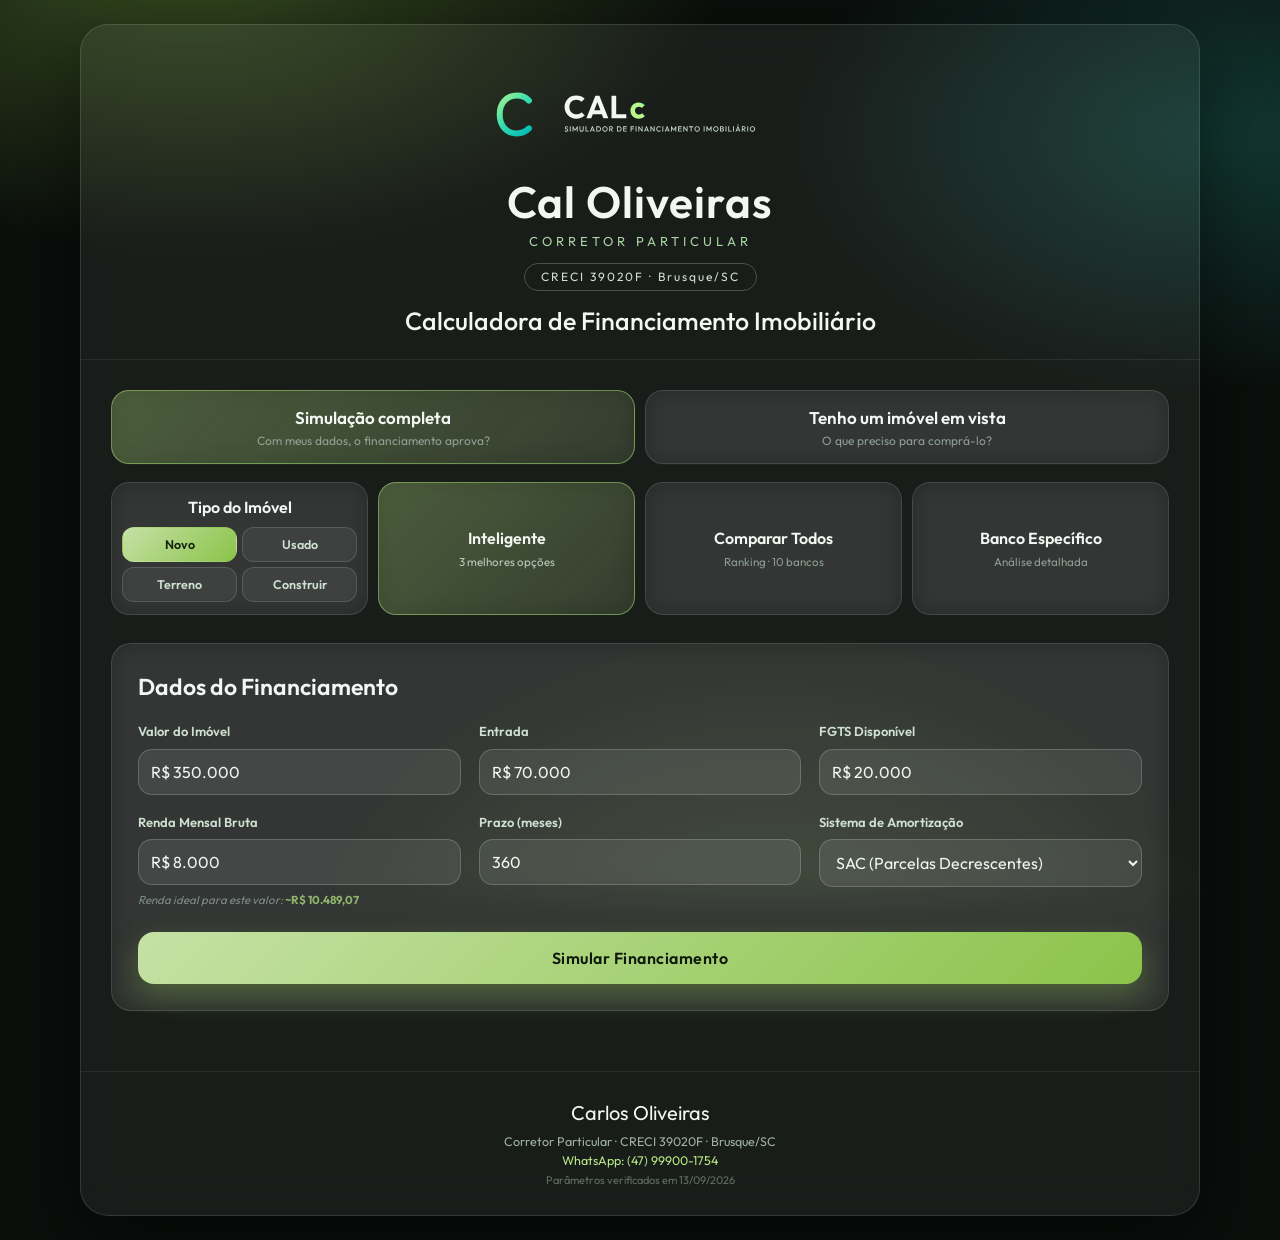
==== commit ddf86c03: "feat(marca): pacote CALc atualizado — assinatura horizontal em contornos e PNGs do vetor - marca/ass" ====
--- a/index.html
+++ b/index.html
@@ -11,6 +11,7 @@
 
     <!-- Marca CALc: icone na tela inicial do celular, favicon e cor do app -->
     <link rel="icon" href="marca/favicon.ico" sizes="any">
+    <link rel="icon" type="image/svg+xml" href="marca/icone.svg">
     <link rel="icon" type="image/png" sizes="32x32" href="marca/icone-32.png">
     <link rel="apple-touch-icon" sizes="180x180" href="marca/icone-180.png">
     <link rel="manifest" href="manifest.webmanifest">
@@ -24,14 +25,14 @@
     <meta property="og:type" content="website">
     <meta property="og:title" content="CALc — Simulador de Financiamento Imobiliário">
     <meta property="og:description" content="Descubra a entrada, a renda necessária e os custos para comprar o imóvel que você tem em vista.">
-    <meta property="og:image" content="https://simule-aqui.netlify.app/marca/logo-512.png">
+    <meta property="og:image" content="https://simule-aqui.netlify.app/marca/icone-512.png">
     <meta property="og:locale" content="pt_BR">
     <meta name="twitter:card" content="summary_large_image">
 </head>
 <body>
     <div class="container">
         <div class="header">
-            <img class="logo-marca" src="marca/logo-256.png" alt="CALc" width="96" height="96">
+            <img class="logo-marca" src="marca/assinatura-horizontal-transp.svg" alt="CALc — Simulador de Financiamento Imobiliário" width="340" height="110">
             <div class="logo-name">Cal Oliveiras</div>
             <div class="logo-sub">Corretor Particular</div>
             <span class="logo-creci">CRECI 39020F · Brusque/SC</span>
--- a/estilo.css
+++ b/estilo.css
@@ -1013,17 +1013,17 @@
 }
 
 /* ---------- MARCA CALc ---------- */
+/* assinatura horizontal em vetor: simbolo + nome + descricao */
 .logo-marca {
     display: block;
-    margin: 0 auto 14px;
-    width: 96px;
-    height: 96px;
-    border-radius: 22%;
-    box-shadow: 0 10px 26px rgba(0, 0, 0, .45);
-}
-@media (max-width: 768px) { .logo-marca { width: 76px; height: 76px; margin-bottom: 10px; } }
-
-/* no PDF a marca entra menor e sem sombra */
+    margin: 0 auto 10px;
+    width: 340px;
+    height: auto;
+    max-width: 86%;
+}
+@media (max-width: 768px) { .logo-marca { width: 260px; margin-bottom: 8px; } }
+
+/* no PDF entra a versao monocromatica, menor */
 @media print {
-    .logo-marca { width: 54px !important; height: 54px !important; box-shadow: none !important; margin-bottom: 6px !important; }
-}
+    .logo-marca { width: 230px !important; margin-bottom: 4px !important; content: url("marca/assinatura-horizontal-mono.svg"); }
+}
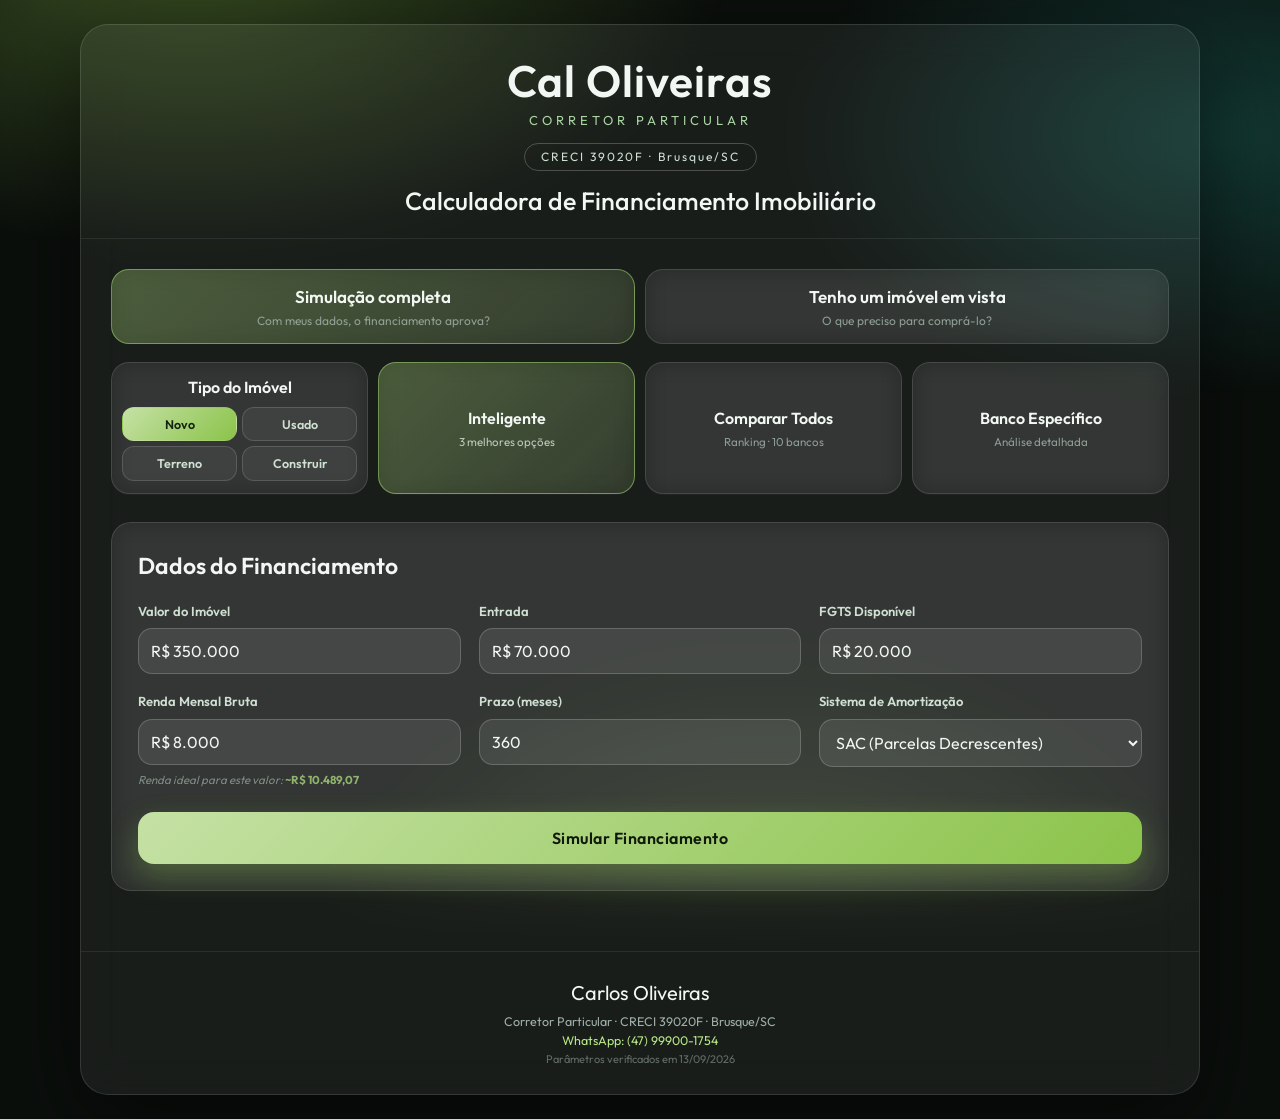
==== commit bcc278f6: "revert(marca): retira o logo do cabecalho a pedido do Cal Cabecalho volta ao original (nome, subtitu" ====
--- a/index.html
+++ b/index.html
@@ -11,7 +11,6 @@
 
     <!-- Marca CALc: icone na tela inicial do celular, favicon e cor do app -->
     <link rel="icon" href="marca/favicon.ico" sizes="any">
-    <link rel="icon" type="image/svg+xml" href="marca/icone.svg">
     <link rel="icon" type="image/png" sizes="32x32" href="marca/icone-32.png">
     <link rel="apple-touch-icon" sizes="180x180" href="marca/icone-180.png">
     <link rel="manifest" href="manifest.webmanifest">
@@ -25,14 +24,13 @@
     <meta property="og:type" content="website">
     <meta property="og:title" content="CALc — Simulador de Financiamento Imobiliário">
     <meta property="og:description" content="Descubra a entrada, a renda necessária e os custos para comprar o imóvel que você tem em vista.">
-    <meta property="og:image" content="https://simule-aqui.netlify.app/marca/icone-512.png">
+    <meta property="og:image" content="https://simule-aqui.netlify.app/marca/logo-512.png">
     <meta property="og:locale" content="pt_BR">
     <meta name="twitter:card" content="summary_large_image">
 </head>
 <body>
     <div class="container">
         <div class="header">
-            <img class="logo-marca" src="marca/assinatura-horizontal-transp.svg" alt="CALc — Simulador de Financiamento Imobiliário" width="340" height="110">
             <div class="logo-name">Cal Oliveiras</div>
             <div class="logo-sub">Corretor Particular</div>
             <span class="logo-creci">CRECI 39020F · Brusque/SC</span>
--- a/estilo.css
+++ b/estilo.css
@@ -1012,18 +1012,3 @@
     a { color: #000 !important; }
 }
 
-/* ---------- MARCA CALc ---------- */
-/* assinatura horizontal em vetor: simbolo + nome + descricao */
-.logo-marca {
-    display: block;
-    margin: 0 auto 10px;
-    width: 340px;
-    height: auto;
-    max-width: 86%;
-}
-@media (max-width: 768px) { .logo-marca { width: 260px; margin-bottom: 8px; } }
-
-/* no PDF entra a versao monocromatica, menor */
-@media print {
-    .logo-marca { width: 230px !important; margin-bottom: 4px !important; content: url("marca/assinatura-horizontal-mono.svg"); }
-}
